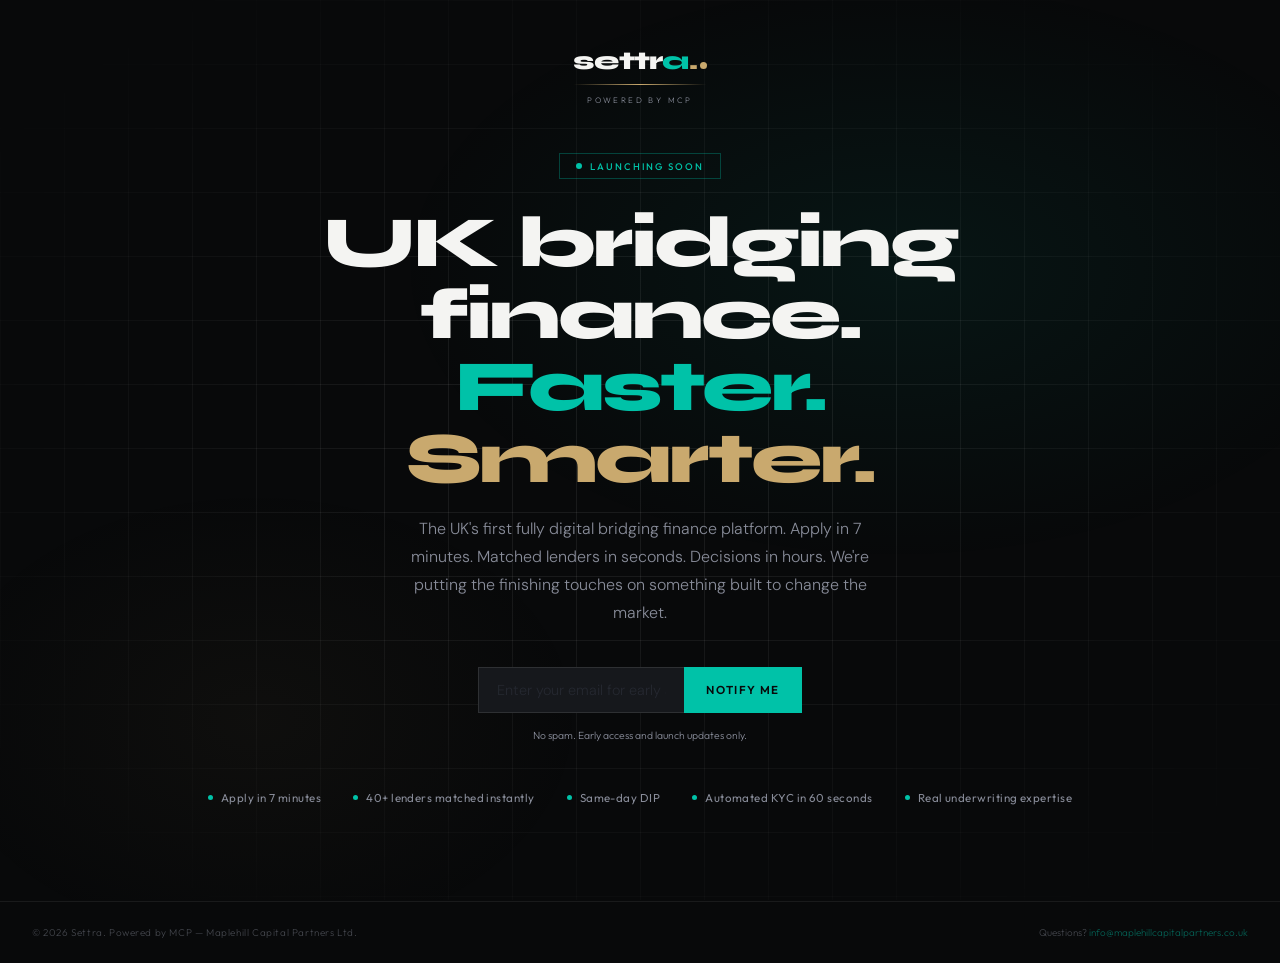
==== index.html @ 41c062ba "Update index.html Update: Settra coming soon page" ====
<!DOCTYPE html>
<html lang="en">
<head>
<meta charset="UTF-8">
<meta name="viewport" content="width=device-width, initial-scale=1.0">
<title>Settra — Coming Soon</title>
<link href="https://fonts.googleapis.com/css2?family=Syne:wght@400;700;800&family=DM+Sans:wght@300;400&family=Outfit:wght@300;400;500&display=swap" rel="stylesheet">
<style>
:root {
  --void:     #08090A;
  --carbon:   #16181C;
  --graphite: #252830;
  --steel:    #888C99;
  --chalk:    #F4F4F2;
  --teal:     #00C2A8;
  --deep-teal:#0B1F1D;
  --gold:     #C9A96E;
  --border:   rgba(255,255,255,0.07);
}
*, *::before, *::after { box-sizing:border-box; margin:0; padding:0; }
html, body { height:100%; }
body {
  background: var(--void);
  color: var(--chalk);
  font-family: 'DM Sans', sans-serif;
  font-weight: 300;
  -webkit-font-smoothing: antialiased;
  min-height: 100vh;
  display: flex;
  flex-direction: column;
}

.bg {
  position: fixed;
  inset: 0;
  background:
    radial-gradient(ellipse 60% 50% at 70% 30%, rgba(0,194,168,0.07) 0%, transparent 65%),
    radial-gradient(ellipse 40% 40% at 20% 80%, rgba(201,169,110,0.04) 0%, transparent 65%);
  pointer-events: none;
  z-index: 0;
}
.grid {
  position: fixed;
  inset: 0;
  background-image:
    linear-gradient(var(--border) 1px, transparent 1px),
    linear-gradient(90deg, var(--border) 1px, transparent 1px);
  background-size: 64px 64px;
  mask-image: radial-gradient(ellipse 80% 80% at 50% 50%, black 20%, transparent 80%);
  pointer-events: none;
  z-index: 0;
}

main {
  flex: 1;
  display: flex;
  flex-direction: column;
  align-items: center;
  justify-content: center;
  padding: 3rem 2rem;
  position: relative;
  z-index: 1;
  text-align: center;
}

.logo {
  display: flex;
  flex-direction: column;
  align-items: center;
  gap: 10px;
  margin-bottom: 3rem;
  animation: fadeUp 0.6s ease 0.1s both;
}
.logo-name {
  font-family: 'Syne', sans-serif;
  font-weight: 800;
  font-size: 1.6rem;
  letter-spacing: -0.03em;
  color: var(--chalk);
  line-height: 1;
}
.logo-name span { color: var(--teal); } .logo-name .dot { color: var(--gold); }
.logo-line {
  width: 100%;
  height: 1px;
  background: linear-gradient(90deg, transparent, var(--gold), transparent);
}
.logo-sub {
  font-family: 'Outfit', sans-serif;
  font-weight: 300;
  font-size: 0.5rem;
  letter-spacing: 0.3em;
  text-transform: uppercase;
  color: var(--steel);
}

.badge {
  display: inline-flex;
  align-items: center;
  gap: 8px;
  font-family: 'Outfit', sans-serif;
  font-size: 0.6rem;
  font-weight: 500;
  letter-spacing: 0.2em;
  text-transform: uppercase;
  color: var(--teal);
  border: 0.5px solid rgba(0,194,168,0.3);
  padding: 6px 16px;
  margin-bottom: 1.75rem;
  animation: fadeUp 0.6s ease 0.2s both;
}
.badge-dot {
  width: 6px; height: 6px;
  border-radius: 50%;
  background: var(--teal);
  animation: pulse 2s ease-in-out infinite;
}

h1 {
  font-family: 'Syne', sans-serif;
  font-weight: 800;
  font-size: clamp(2.2rem, 6vw, 4.5rem);
  letter-spacing: -0.04em;
  line-height: 1.0;
  color: var(--chalk);
  margin-bottom: 1.25rem;
  max-width: 700px;
  animation: fadeUp 0.6s ease 0.3s both;
}
h1 .teal { color: var(--teal); }
h1 .gold { color: var(--gold); }

.sub {
  font-size: 1rem;
  font-weight: 300;
  color: var(--steel);
  line-height: 1.75;
  max-width: 480px;
  margin: 0 auto 2.5rem;
  animation: fadeUp 0.6s ease 0.4s both;
}

.email-form {
  display: flex;
  gap: 0;
  max-width: 440px;
  width: 100%;
  margin: 0 auto 1rem;
  animation: fadeUp 0.6s ease 0.6s both;
}
.email-input {
  flex: 1;
  background: var(--carbon);
  border: 1px solid rgba(255,255,255,0.1);
  border-right: none;
  color: var(--chalk);
  font-family: 'DM Sans', sans-serif;
  font-size: 0.9rem;
  font-weight: 300;
  padding: 13px 18px;
  outline: none;
  transition: border-color 0.2s;
}
.email-input:focus { border-color: var(--teal); }
.email-input::placeholder { color: var(--graphite); }
.email-btn {
  font-family: 'Outfit', sans-serif;
  font-weight: 600;
  font-size: 0.72rem;
  letter-spacing: 0.12em;
  text-transform: uppercase;
  color: var(--void);
  background: var(--teal);
  border: none;
  padding: 13px 22px;
  cursor: pointer;
  transition: background 0.2s;
  white-space: nowrap;
}
.email-btn:hover { background: #00D4B8; }

.form-note {
  font-family: 'Outfit', sans-serif;
  font-size: 0.65rem;
  font-weight: 300;
  color: var(--steel);
  opacity: 0.55;
  animation: fadeUp 0.6s ease 0.7s both;
  margin-bottom: 3rem;
}

.features-strip {
  display: flex;
  align-items: center;
  gap: 2rem;
  flex-wrap: wrap;
  justify-content: center;
  margin-bottom: 3rem;
  animation: fadeUp 0.6s ease 0.8s both;
}
.feat-item {
  display: flex;
  align-items: center;
  gap: 8px;
  font-family: 'Outfit', sans-serif;
  font-size: 0.72rem;
  font-weight: 400;
  color: var(--steel);
  letter-spacing: 0.04em;
}
.feat-dot { width: 5px; height: 5px; border-radius: 50%; background: var(--teal); flex-shrink: 0; }

.success {
  display: none;
  flex-direction: column;
  align-items: center;
  gap: 8px;
  animation: fadeUp 0.4s ease both;
}
.success-icon { font-size: 2rem; }
.success-text {
  font-family: 'Outfit', sans-serif;
  font-weight: 500;
  font-size: 0.9rem;
  color: var(--teal);
}
.success-sub {
  font-size: 0.78rem;
  font-weight: 300;
  color: var(--steel);
}

footer {
  position: relative;
  z-index: 1;
  padding: 1.5rem 2rem;
  border-top: 1px solid var(--border);
  display: flex;
  justify-content: space-between;
  align-items: center;
  flex-wrap: wrap;
  gap: 0.5rem;
}
.footer-left {
  font-family: 'Outfit', sans-serif;
  font-size: 0.62rem;
  font-weight: 300;
  color: var(--steel);
  opacity: 0.45;
  letter-spacing: 0.06em;
}
.footer-right {
  font-family: 'Outfit', sans-serif;
  font-size: 0.62rem;
  font-weight: 300;
  color: var(--steel);
  opacity: 0.45;
}
.footer-right a { color: var(--teal); text-decoration: none; opacity: 1; }

@keyframes fadeUp {
  from { opacity:0; transform:translateY(16px); }
  to   { opacity:1; transform:translateY(0); }
}
@keyframes pulse {
  0%,100% { opacity:1; transform:scale(1); }
  50% { opacity:0.4; transform:scale(0.75); }
}

@media (max-width: 600px) {
  .email-form { flex-direction: column; }
  .email-input { border-right: 1px solid rgba(255,255,255,0.1); border-bottom: none; }
  .email-btn { padding: 13px; }
  footer { justify-content: center; text-align: center; }
}
</style>
</head>
<body>

<div class="bg"></div>
<div class="grid"></div>

<main>
  <div class="logo">
    <div style="display:flex;align-items:baseline;gap:3px">
      <div class="logo-name">settr<span>a</span><span style="color:var(--gold)">.</span></div>
      <div style="width:7px;height:7px;border-radius:50%;background:#C9A96E;flex-shrink:0"></div>
    </div>
    <div class="logo-line"></div>
    <div class="logo-sub">Powered by MCP</div>
  </div>

  <div class="badge">
    <span class="badge-dot"></span>
    Launching soon
  </div>

  <h1>UK bridging finance.<br><span class="teal">Faster.</span> <span class="gold">Smarter.</span></h1>

  <p class="sub">The UK's first fully digital bridging finance platform. Apply in 7 minutes. Matched lenders in seconds. Decisions in hours. We're putting the finishing touches on something built to change the market.</p>

  <div id="form-wrap">
    <div class="email-form">
      <input class="email-input" type="email" id="email-input" placeholder="Enter your email for early access">
      <button class="email-btn" onclick="submitEmail()">Notify me</button>
    </div>
    <div class="form-note">No spam. Early access and launch updates only.</div>
  </div>

  <div class="success" id="success-state">
    <div class="success-icon">⚡</div>
    <div class="success-text">You're on the list.</div>
    <div class="success-sub">We'll notify you the moment Settra launches. Watch this space.</div>
  </div>

  <div class="features-strip">
    <div class="feat-item"><div class="feat-dot"></div>Apply in 7 minutes</div>
    <div class="feat-item"><div class="feat-dot"></div>40+ lenders matched instantly</div>
    <div class="feat-item"><div class="feat-dot"></div>Same-day DIP</div>
    <div class="feat-item"><div class="feat-dot"></div>Automated KYC in 60 seconds</div>
    <div class="feat-item"><div class="feat-dot"></div>Real underwriting expertise</div>
  </div>
</main>

<footer>
  <div class="footer-left">© 2026 Settra. Powered by MCP — Maplehill Capital Partners Ltd.</div>
  <div class="footer-right">Questions? <a href="mailto:info@maplehillcapitalpartners.co.uk">info@maplehillcapitalpartners.co.uk</a></div>
</footer>

<script>
function submitEmail() {
  const email = document.getElementById('email-input').value;
  if (!email || !email.includes('@')) {
    document.getElementById('email-input').style.borderColor = '#E05252';
    return;
  }
  document.getElementById('form-wrap').style.display = 'none';
  const s = document.getElementById('success-state');
  s.style.display = 'flex';
}
</script>
</body>
</html>
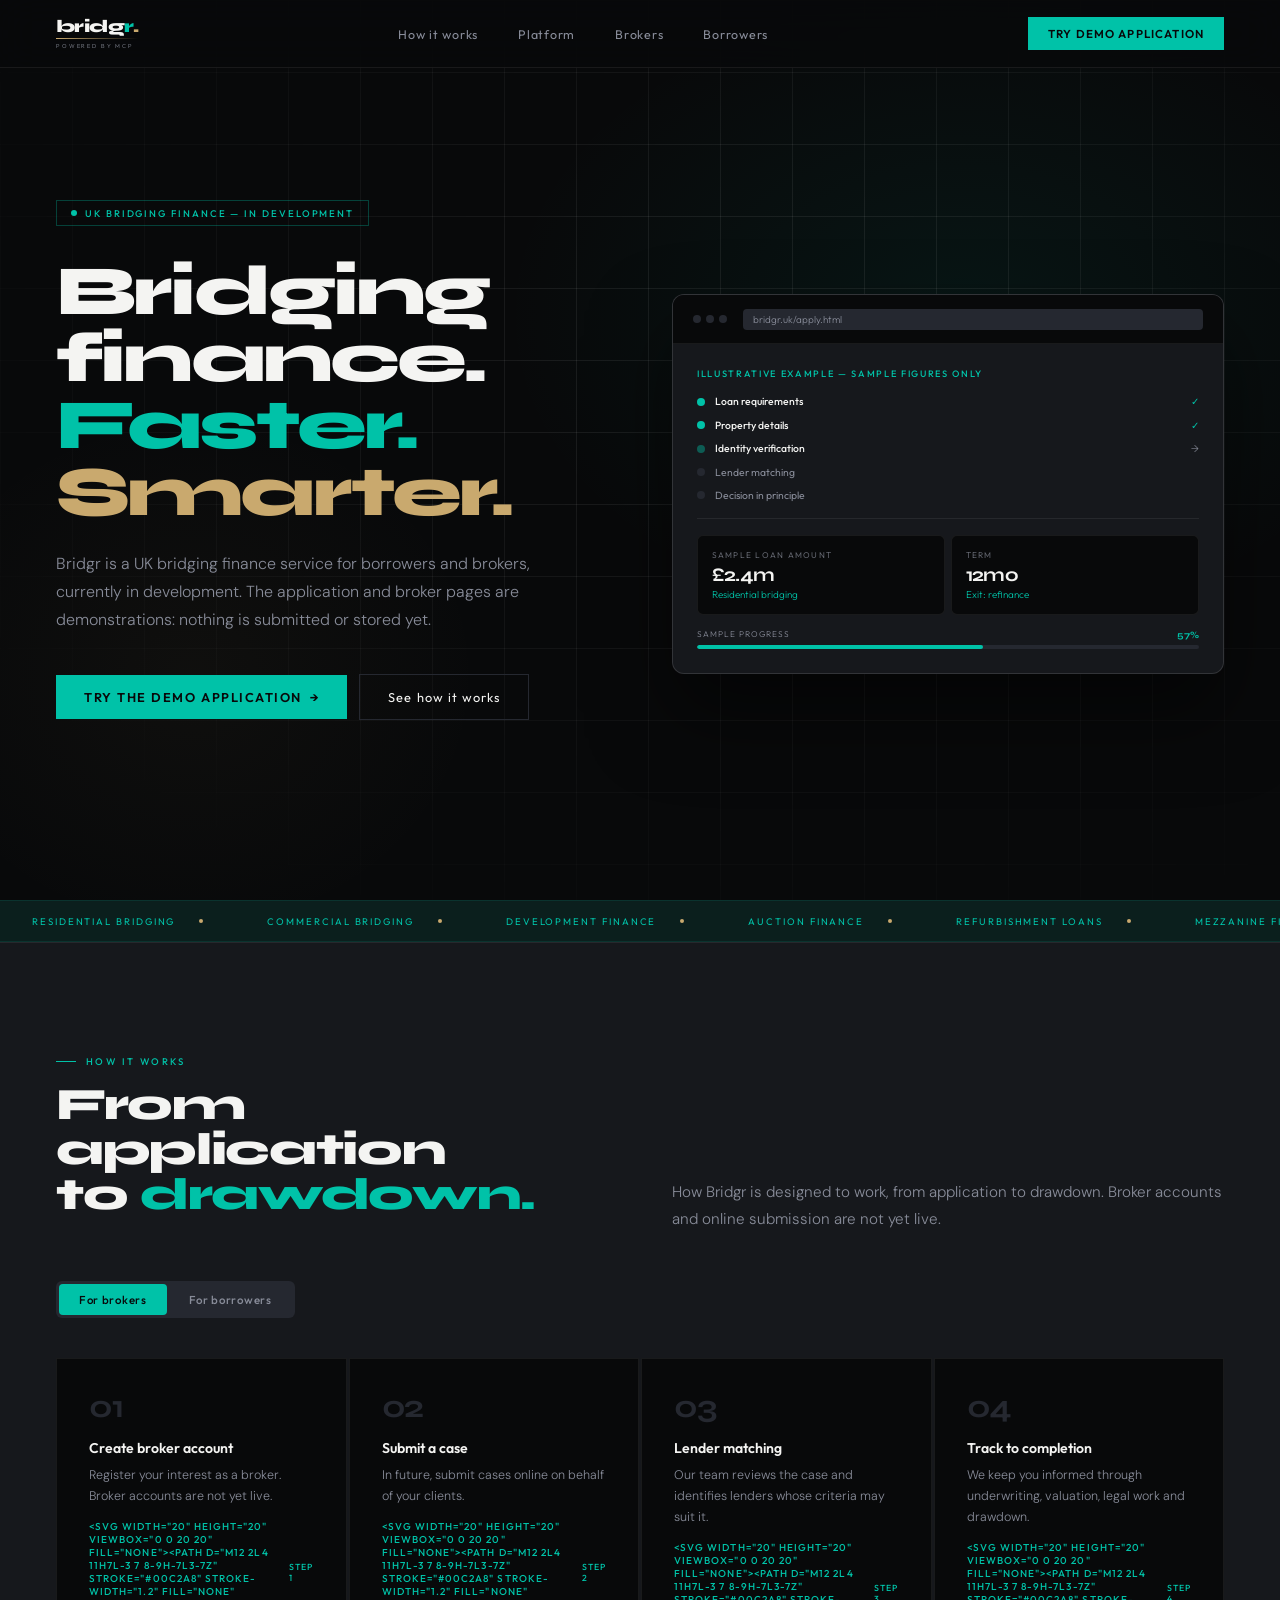
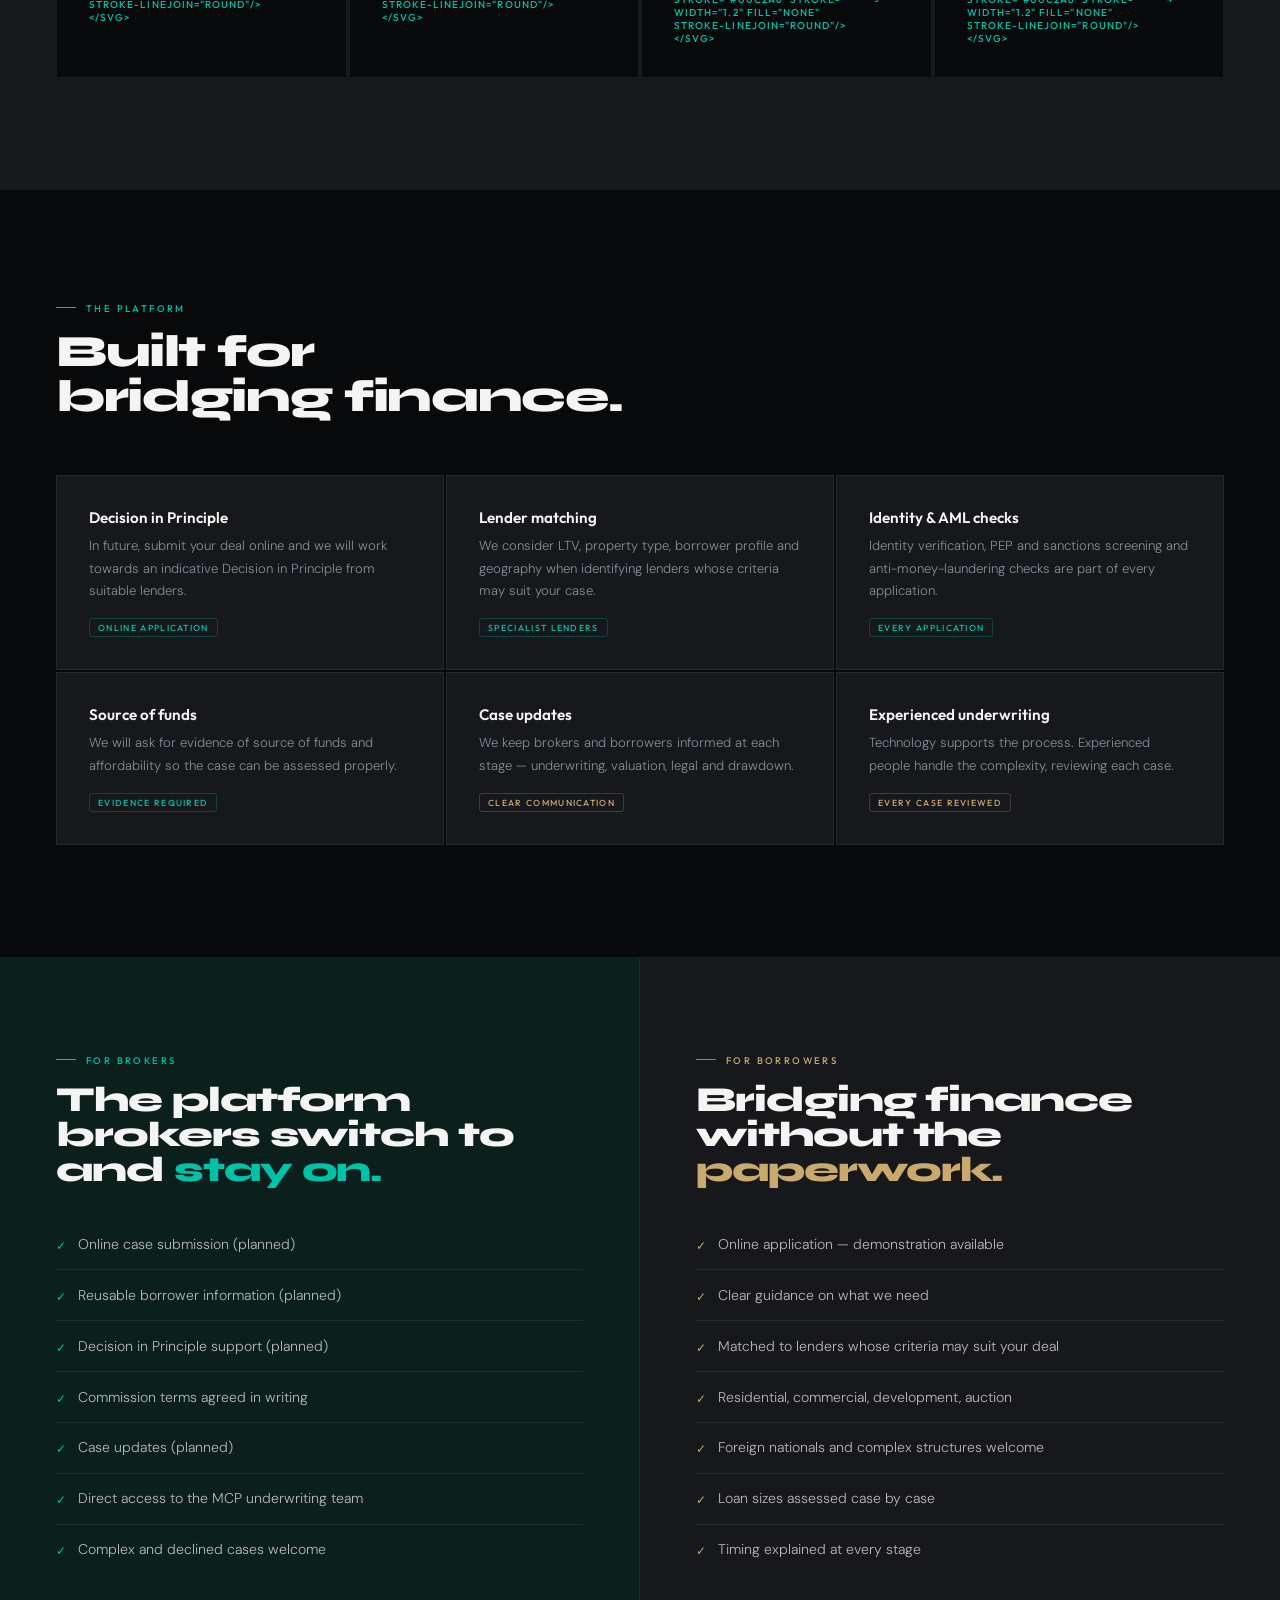
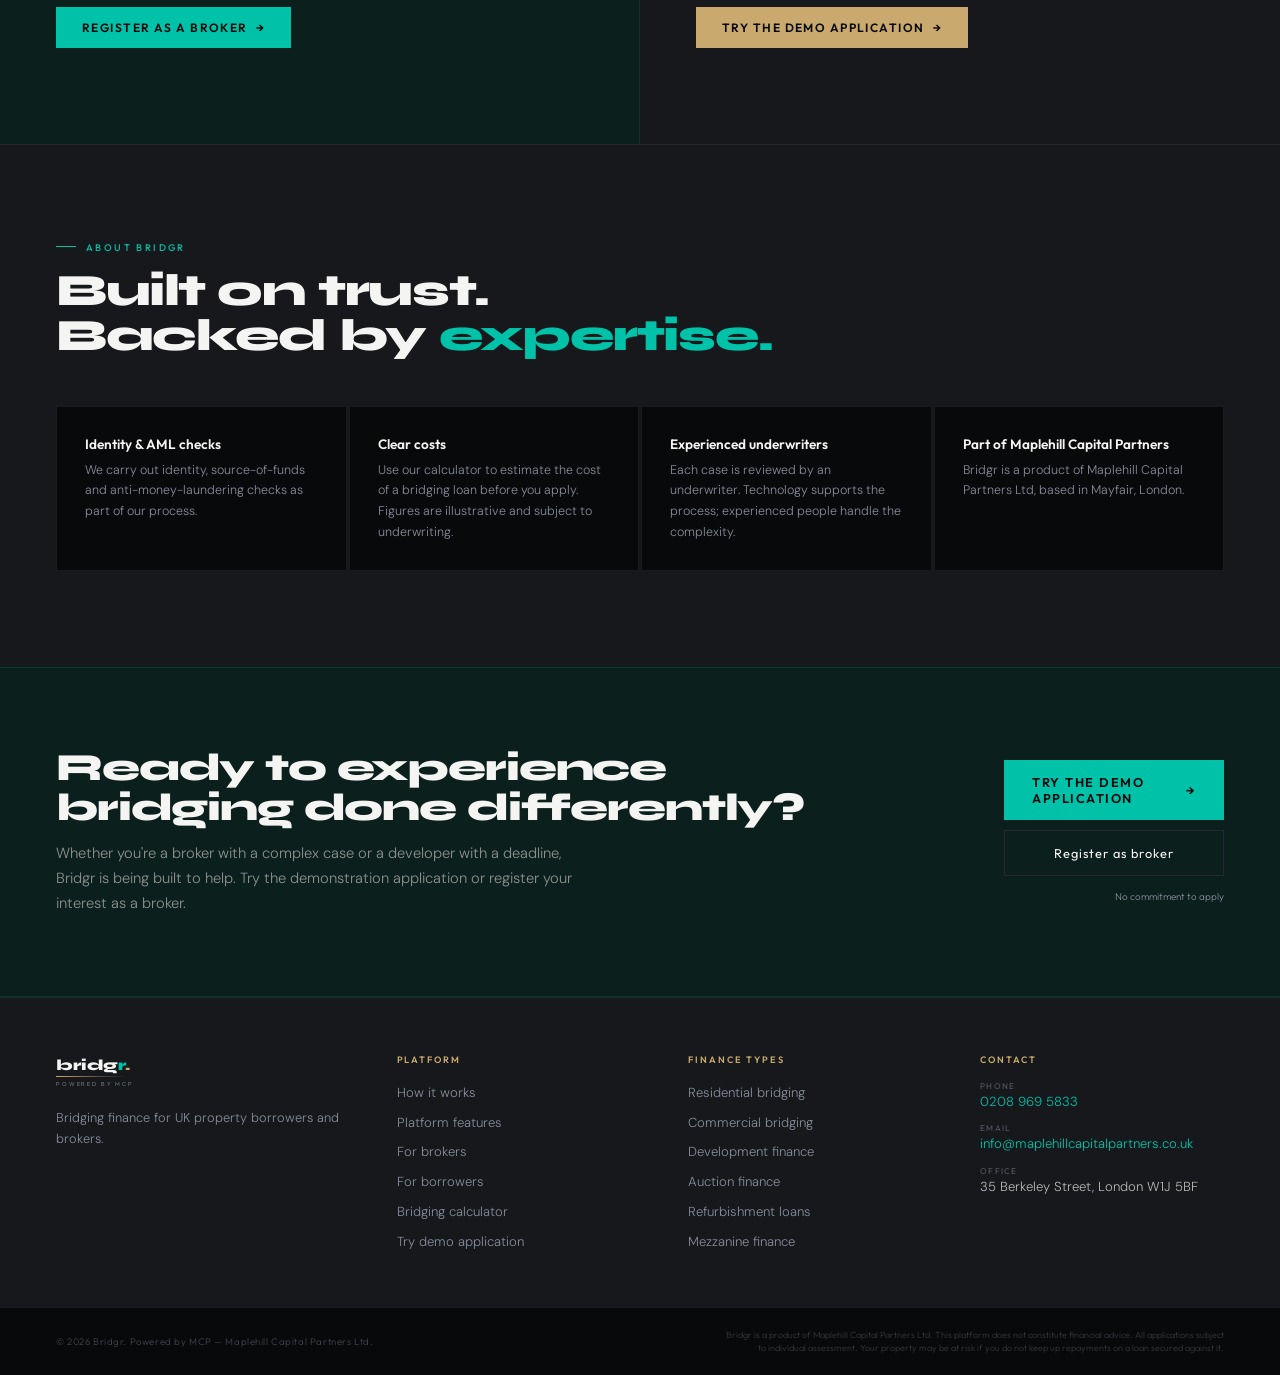
==== commit ca69f0f0: "Restore homepage and rebrand to Bridgr; mark forms as demonstration Co-Authored-By: Claude Sonnet 5." ====
--- a/index.html
+++ b/index.html
@@ -3,341 +3,441 @@
 <head>
 <meta charset="UTF-8">
 <meta name="viewport" content="width=device-width, initial-scale=1.0">
-<title>Settra — Coming Soon</title>
-<link href="https://fonts.googleapis.com/css2?family=Syne:wght@400;700;800&family=DM+Sans:wght@300;400&family=Outfit:wght@300;400;500&display=swap" rel="stylesheet">
+<title>Bridgr — UK Bridging Finance</title>
+<link href="https://fonts.googleapis.com/css2?family=Syne:wght@400;500;600;700;800&family=DM+Sans:wght@200;300;400;500&family=Outfit:wght@200;300;400;500;600&display=swap" rel="stylesheet">
 <style>
 :root {
-  --void:     #08090A;
-  --carbon:   #16181C;
-  --graphite: #252830;
-  --steel:    #888C99;
-  --chalk:    #F4F4F2;
-  --teal:     #00C2A8;
-  --deep-teal:#0B1F1D;
-  --gold:     #C9A96E;
-  --border:   rgba(255,255,255,0.07);
+  --void:#08090A;--carbon:#16181C;--graphite:#252830;
+  --border:rgba(255,255,255,0.07);--border-md:rgba(255,255,255,0.12);
+  --steel:#888C99;--chalk:#F4F4F2;--chalk-dim:#B8B8B4;
+  --teal:#00C2A8;--teal-glow:rgba(0,194,168,0.12);
+  --deep-teal:#0B1F1D;--gold:#C9A96E;--gold-dim:#8A7045;
 }
-*, *::before, *::after { box-sizing:border-box; margin:0; padding:0; }
-html, body { height:100%; }
-body {
-  background: var(--void);
-  color: var(--chalk);
-  font-family: 'DM Sans', sans-serif;
-  font-weight: 300;
-  -webkit-font-smoothing: antialiased;
-  min-height: 100vh;
-  display: flex;
-  flex-direction: column;
+*,*::before,*::after{box-sizing:border-box;margin:0;padding:0}
+html{scroll-behavior:smooth}
+body{background:var(--void);color:var(--chalk);font-family:'DM Sans',sans-serif;font-weight:300;-webkit-font-smoothing:antialiased;overflow-x:hidden}
+
+/* LOGO */
+.logo-wrap{display:flex;flex-direction:column;gap:3px;text-decoration:none}
+.logo-wm{display:flex;align-items:baseline}
+.logo-word{font-family:'Syne',sans-serif;font-weight:800;letter-spacing:-0.03em;color:var(--chalk);line-height:1}
+.logo-word .a{color:var(--teal)}
+.logo-dot{width:5px;height:5px;border-radius:50%;background:var(--gold);flex-shrink:0;margin-bottom:1px}
+.logo-line{width:100%;height:1px;background:linear-gradient(90deg,var(--gold),transparent)}
+.logo-sub{font-family:'Outfit',sans-serif;font-weight:300;font-size:0.36rem;letter-spacing:0.32em;text-transform:uppercase;color:var(--steel)}
+
+/* NAV */
+nav{position:fixed;top:0;left:0;right:0;z-index:100;height:68px;display:flex;align-items:center;justify-content:space-between;padding:0 3.5rem;background:rgba(8,9,10,0.9);backdrop-filter:blur(20px);border-bottom:1px solid var(--border)}
+.nav-links{display:flex;align-items:center;gap:2.5rem;list-style:none}
+.nav-links a{font-family:'Outfit',sans-serif;font-size:0.78rem;font-weight:400;letter-spacing:0.06em;color:var(--steel);text-decoration:none;transition:color 0.2s}
+.nav-links a:hover{color:var(--chalk)}
+.nav-actions{display:flex;align-items:center;gap:10px}
+.nav-ghost{font-family:'Outfit',sans-serif;font-size:0.72rem;font-weight:400;letter-spacing:0.08em;color:var(--chalk);border:0.5px solid var(--graphite);padding:8px 18px;text-decoration:none;transition:border-color 0.2s}
+.nav-ghost:hover{border-color:var(--steel)}
+.nav-primary{font-family:'Outfit',sans-serif;font-size:0.72rem;font-weight:600;letter-spacing:0.1em;text-transform:uppercase;color:var(--void);background:var(--teal);padding:9px 20px;text-decoration:none;transition:background 0.2s}
+.nav-primary:hover{background:#00D4B8}
+
+/* HERO */
+.hero{min-height:100vh;padding:68px 3.5rem 0;display:grid;grid-template-columns:1fr 1fr;gap:4rem;align-items:center;position:relative;overflow:hidden}
+.hero-bg{position:absolute;inset:0;background:radial-gradient(ellipse 55% 55% at 75% 35%,rgba(0,194,168,0.07) 0%,transparent 65%),radial-gradient(ellipse 35% 45% at 15% 75%,rgba(201,169,110,0.04) 0%,transparent 65%);pointer-events:none}
+.hero-grid{position:absolute;inset:0;background-image:linear-gradient(var(--border) 1px,transparent 1px),linear-gradient(90deg,var(--border) 1px,transparent 1px);background-size:72px 72px;mask-image:radial-gradient(ellipse 90% 90% at 60% 40%,black 20%,transparent 80%);pointer-events:none}
+.hero-left{position:relative;z-index:1;padding:4rem 0}
+.hero-badge{display:inline-flex;align-items:center;gap:8px;font-family:'Outfit',sans-serif;font-size:0.6rem;font-weight:500;letter-spacing:0.2em;text-transform:uppercase;color:var(--teal);border:0.5px solid rgba(0,194,168,0.3);padding:6px 14px;margin-bottom:2rem;animation:fadeUp 0.6s ease 0.1s both}
+.badge-dot{width:6px;height:6px;border-radius:50%;background:var(--teal);animation:pulse 2s ease-in-out infinite}
+.hero-h1{font-family:'Syne',sans-serif;font-weight:800;font-size:clamp(2.8rem,5.5vw,4.8rem);letter-spacing:-0.04em;line-height:0.95;color:var(--chalk);margin-bottom:1.5rem;animation:fadeUp 0.6s ease 0.2s both}
+.hero-h1 .teal{color:var(--teal)}.hero-h1 .gold{color:var(--gold)}
+.hero-sub{font-size:1rem;font-weight:300;color:var(--steel);line-height:1.75;max-width:480px;margin-bottom:2.5rem;animation:fadeUp 0.6s ease 0.3s both}
+.hero-ctas{display:flex;align-items:center;gap:12px;margin-bottom:3rem;animation:fadeUp 0.6s ease 0.4s both}
+.cta-p{font-family:'Outfit',sans-serif;font-weight:600;font-size:0.8rem;letter-spacing:0.12em;text-transform:uppercase;color:var(--void);background:var(--teal);padding:14px 28px;text-decoration:none;transition:background 0.2s,transform 0.15s;display:inline-flex;align-items:center;gap:8px}
+.cta-p:hover{background:#00D4B8;transform:translateY(-1px)}.cta-p::after{content:'→'}
+.cta-s{font-family:'Outfit',sans-serif;font-weight:400;font-size:0.8rem;letter-spacing:0.08em;color:var(--chalk);border:0.5px solid var(--graphite);padding:14px 28px;text-decoration:none;transition:border-color 0.2s}
+.cta-s:hover{border-color:var(--steel)}
+.hero-proof{display:flex;align-items:center;gap:2rem;animation:fadeUp 0.6s ease 0.5s both}
+.proof-item{display:flex;flex-direction:column;gap:2px}
+.proof-num{font-family:'Syne',sans-serif;font-weight:700;font-size:1.4rem;letter-spacing:-0.03em;color:var(--chalk);line-height:1}
+.proof-num .t{color:var(--teal)}.proof-num .g{color:var(--gold)}
+.proof-label{font-family:'Outfit',sans-serif;font-size:0.58rem;font-weight:300;letter-spacing:0.12em;text-transform:uppercase;color:var(--steel)}
+.proof-div{width:1px;height:36px;background:var(--border-md)}
+.hero-right{position:relative;z-index:1;padding:4rem 0;animation:fadeUp 0.6s ease 0.3s both}
+.app-preview{background:var(--carbon);border:1px solid var(--border-md);border-radius:12px;overflow:hidden;box-shadow:0 40px 80px rgba(0,0,0,0.5)}
+.app-bar{background:var(--void);border-bottom:1px solid var(--border);padding:0.85rem 1.25rem;display:flex;align-items:center;gap:1rem}
+.app-dots{display:flex;gap:5px}.app-dots span{width:8px;height:8px;border-radius:50%;background:var(--graphite)}
+.app-url{flex:1;background:var(--graphite);border-radius:4px;padding:4px 10px;font-family:'Outfit',sans-serif;font-size:0.62rem;color:var(--steel)}
+.app-body{padding:1.5rem}
+.app-ey{font-family:'Outfit',sans-serif;font-size:0.58rem;font-weight:500;letter-spacing:0.18em;text-transform:uppercase;color:var(--teal);margin-bottom:1rem}
+.app-step{display:flex;align-items:center;gap:10px;margin-bottom:0.65rem}
+.app-dot{width:8px;height:8px;border-radius:50%;flex-shrink:0}
+.app-slabel{font-family:'Outfit',sans-serif;font-size:0.65rem;font-weight:400;color:var(--steel)}
+.app-slabel.active{color:var(--chalk);font-weight:500}
+.app-check{margin-left:auto;font-size:10px;color:var(--teal)}
+.app-div{height:1px;background:var(--border);margin:1rem 0}
+.app-cards{display:grid;grid-template-columns:1fr 1fr;gap:6px;margin-bottom:8px}
+.app-card{background:var(--void);border:1px solid var(--border);border-radius:6px;padding:0.85rem}
+.app-cl{font-family:'Outfit',sans-serif;font-size:0.52rem;font-weight:400;letter-spacing:0.15em;text-transform:uppercase;color:var(--steel);opacity:0.7;margin-bottom:3px}
+.app-cv{font-family:'Syne',sans-serif;font-weight:700;font-size:1.2rem;letter-spacing:-0.03em;color:var(--chalk)}
+.app-cs{font-size:0.62rem;color:var(--teal);margin-top:2px;font-family:'Outfit',sans-serif}
+.app-match{background:rgba(0,194,168,0.06);border:1px solid rgba(0,194,168,0.2);border-radius:6px;padding:0.85rem 1rem;display:flex;justify-content:space-between;align-items:center}
+.app-mb{font-family:'Outfit',sans-serif;font-size:0.48rem;font-weight:600;letter-spacing:0.15em;text-transform:uppercase;color:var(--teal);background:rgba(0,194,168,0.12);padding:2px 7px;border-radius:3px;margin-bottom:4px;display:inline-block}
+.app-mn{font-family:'Outfit',sans-serif;font-size:0.75rem;font-weight:500;color:var(--chalk)}
+.app-mr{font-size:0.62rem;color:var(--steel)}
+.app-mp{font-family:'Syne',sans-serif;font-weight:700;font-size:1.2rem;color:var(--teal)}
+.app-prog{margin-top:0.85rem}
+.app-pr{display:flex;justify-content:space-between;margin-bottom:4px}
+.app-pl{font-family:'Outfit',sans-serif;font-size:0.52rem;letter-spacing:0.12em;text-transform:uppercase;color:var(--steel)}
+.app-pp{font-family:'Syne',sans-serif;font-size:0.6rem;font-weight:700;color:var(--teal)}
+.app-pt{height:4px;background:var(--graphite);border-radius:2px;overflow:hidden}
+.app-pf{height:100%;width:57%;background:var(--teal);border-radius:2px}
+
+/* TICKER */
+.ticker{background:var(--deep-teal);border-top:1px solid rgba(0,194,168,0.12);border-bottom:1px solid rgba(0,194,168,0.12);height:42px;overflow:hidden;display:flex;align-items:center}
+.ticker-track{display:flex;white-space:nowrap;animation:ticker 35s linear infinite}
+.ticker-item{display:flex;align-items:center;gap:1.5rem;padding:0 2rem;font-family:'Outfit',sans-serif;font-size:0.6rem;font-weight:400;letter-spacing:0.2em;text-transform:uppercase;color:var(--teal)}
+.ticker-sep{width:4px;height:4px;border-radius:50%;background:var(--gold);flex-shrink:0}
+
+/* SHARED */
+.eyebrow{font-family:'Outfit',sans-serif;font-size:0.6rem;font-weight:500;letter-spacing:0.25em;text-transform:uppercase;color:var(--teal);margin-bottom:1rem;display:flex;align-items:center;gap:10px}
+.eyebrow::before{content:'';width:20px;height:1px;background:var(--teal)}
+.section-title{font-family:'Syne',sans-serif;font-weight:800;font-size:clamp(1.8rem,3.5vw,3rem);letter-spacing:-0.03em;line-height:1.0;color:var(--chalk);margin-bottom:1rem}
+.section-title .teal{color:var(--teal)}.section-title .gold{color:var(--gold)}
+.section-body{font-size:0.95rem;font-weight:300;color:var(--steel);line-height:1.8}
+.reveal{opacity:0;transform:translateY(24px);transition:opacity 0.6s ease,transform 0.6s ease}
+.reveal.visible{opacity:1;transform:translateY(0)}
+
+/* HOW */
+.how{padding:7rem 3.5rem;background:var(--carbon);border-top:1px solid var(--border)}
+.how-header{display:grid;grid-template-columns:1fr 1fr;gap:4rem;align-items:end;margin-bottom:3rem}
+.how-tabs{display:flex;gap:2px;background:var(--graphite);padding:3px;border-radius:6px;width:fit-content;margin-bottom:2.5rem}
+.how-tab{font-family:'Outfit',sans-serif;font-size:0.72rem;font-weight:500;letter-spacing:0.06em;padding:8px 20px;border-radius:4px;border:none;cursor:pointer;transition:background 0.2s,color 0.2s;color:var(--steel);background:transparent}
+.how-tab.active{background:var(--teal);color:var(--void)}
+.how-track{display:none}.how-track.active{display:grid;grid-template-columns:repeat(4,1fr);gap:2px}
+.how-step{background:var(--void);border:1px solid var(--border);padding:2rem;position:relative;transition:border-color 0.3s}
+.how-step:hover{border-color:rgba(0,194,168,0.25)}
+.how-step:not(:last-child)::after{content:'→';position:absolute;right:-14px;top:50%;transform:translateY(-50%);color:var(--graphite);font-size:14px;z-index:1}
+.how-num{font-family:'Syne',sans-serif;font-weight:700;font-size:2rem;letter-spacing:-0.04em;color:var(--graphite);line-height:1;margin-bottom:1rem}
+.how-icon{display:none}
+.how-title{font-family:'Outfit',sans-serif;font-weight:600;font-size:0.88rem;color:var(--chalk);margin-bottom:0.5rem}
+.how-desc{font-size:0.78rem;font-weight:300;color:var(--steel);line-height:1.65}
+.how-time{display:inline-flex;align-items:center;gap:5px;font-family:'Outfit',sans-serif;font-size:0.55rem;font-weight:500;letter-spacing:0.12em;text-transform:uppercase;color:var(--teal);margin-top:0.85rem}
+.how-time::before{content:'<svg width="20" height="20" viewBox="0 0 20 20" fill="none"><path d="M12 2L4 11h7l-3 7 8-9h-7l3-7z" stroke="#00C2A8" stroke-width="1.2" fill="none" stroke-linejoin="round"/></svg>';font-size:10px}
+
+/* STATS */
+.stats{background:var(--void);border-top:1px solid var(--border);border-bottom:1px solid var(--border);padding:4rem 3.5rem;display:grid;grid-template-columns:repeat(4,1fr)}
+.stat-block{padding:0 2rem;border-right:1px solid var(--border)}.stat-block:first-child{padding-left:0}.stat-block:last-child{border-right:none}
+.stat-num{font-family:'Syne',sans-serif;font-weight:800;font-size:2.8rem;letter-spacing:-0.04em;line-height:1;color:var(--chalk);margin-bottom:4px}
+.stat-num .t{color:var(--teal)}.stat-num .g{color:var(--gold)}
+.stat-label{font-family:'Outfit',sans-serif;font-size:0.6rem;font-weight:300;letter-spacing:0.18em;text-transform:uppercase;color:var(--steel)}
+
+/* FEATURES */
+.features{padding:7rem 3.5rem;background:var(--void)}
+.features-grid{display:grid;grid-template-columns:repeat(3,1fr);gap:2px;margin-top:3.5rem}
+.feat-card{background:var(--carbon);border:1px solid var(--border);padding:2rem;position:relative;overflow:hidden;transition:border-color 0.3s}
+.feat-card::before{content:'';position:absolute;top:0;left:0;right:0;height:2px;background:var(--teal);transform:scaleX(0);transform-origin:left;transition:transform 0.3s}
+.feat-card:hover::before{transform:scaleX(1)}.feat-card:hover{border-color:var(--border-md)}
+.feat-card.ga::before{background:var(--gold)}
+.feat-icon{width:40px;height:40px;border-radius:8px;background:var(--teal-glow);display:flex;align-items:center;justify-content:center;display:none}
+.feat-card.ga .feat-icon{background:rgba(201,169,110,0.1)}
+.feat-title{font-family:'Outfit',sans-serif;font-weight:600;font-size:0.95rem;color:var(--chalk);margin-bottom:0.5rem}
+.feat-desc{font-size:0.82rem;font-weight:300;color:var(--steel);line-height:1.7}
+.feat-tag{display:inline-block;font-family:'Outfit',sans-serif;font-size:0.55rem;font-weight:500;letter-spacing:0.15em;text-transform:uppercase;color:var(--teal);border:0.5px solid rgba(0,194,168,0.25);padding:3px 8px;border-radius:3px;margin-top:1rem}
+.feat-card.ga .feat-tag{color:var(--gold);border-color:rgba(201,169,110,0.25)}
+
+/* DUAL */
+.dual{display:grid;grid-template-columns:1fr 1fr;border-top:1px solid var(--border)}
+.dual-panel{padding:6rem 3.5rem}
+.dual-panel.bk{background:var(--deep-teal);border-right:1px solid rgba(0,194,168,0.12)}
+.dual-panel.bw{background:var(--carbon)}
+.dual-list{list-style:none;display:flex;flex-direction:column;margin:2rem 0}
+.dual-list li{display:flex;align-items:flex-start;gap:12px;padding:0.9rem 0;border-bottom:1px solid var(--border);font-size:0.88rem;font-weight:300;color:var(--chalk-dim);line-height:1.5}
+.dual-list li:last-child{border-bottom:none}
+.di{color:var(--teal);font-size:12px;flex-shrink:0;margin-top:3px}
+.dual-panel.bw .di{color:var(--gold)}
+.dcta{font-family:'Outfit',sans-serif;font-weight:600;font-size:0.75rem;letter-spacing:0.12em;text-transform:uppercase;color:var(--void);background:var(--teal);padding:13px 26px;text-decoration:none;display:inline-flex;align-items:center;gap:8px;transition:background 0.2s}
+.dcta:hover{background:#00D4B8}.dcta::after{content:'→'}
+.dcta.g{background:var(--gold)}.dcta.g:hover{background:#D4B47A}
+
+/* TRUST */
+.trust{padding:6rem 3.5rem;background:var(--carbon);border-top:1px solid var(--border)}
+.trust-grid{display:grid;grid-template-columns:repeat(4,1fr);gap:2px;margin-top:3rem}
+.trust-card{background:var(--void);border:1px solid var(--border);padding:1.75rem}
+.trust-icon{display:none}
+.trust-title{font-family:'Outfit',sans-serif;font-weight:600;font-size:0.85rem;color:var(--chalk);margin-bottom:0.4rem}
+.trust-desc{font-size:0.78rem;font-weight:300;color:var(--steel);line-height:1.65}
+
+/* TEAM */
+.team{padding:7rem 3.5rem;background:var(--void);border-top:1px solid var(--border)}
+.team-grid{display:grid;grid-template-columns:1fr 1fr;gap:2px;margin-top:3.5rem}
+.team-card{background:var(--carbon);border:1px solid var(--border);padding:2.5rem;display:grid;grid-template-columns:68px 1fr;gap:1.5rem;align-items:start;transition:border-color 0.3s}
+.team-card:hover{border-color:var(--border-md)}
+.team-avatar{width:68px;height:68px;border-radius:4px;background:var(--deep-teal);border:1px solid rgba(0,194,168,0.2);display:flex;align-items:center;justify-content:center;flex-shrink:0}
+.team-initials{font-family:'Syne',sans-serif;font-weight:700;font-size:1rem;color:var(--teal)}
+.team-name{font-family:'Syne',sans-serif;font-weight:700;font-size:1.05rem;letter-spacing:-0.02em;color:var(--chalk);margin-bottom:3px}
+.team-role{font-family:'Outfit',sans-serif;font-size:0.6rem;font-weight:500;letter-spacing:0.18em;text-transform:uppercase;color:var(--teal);margin-bottom:0.85rem}
+.team-rule{width:24px;height:1px;background:var(--gold);margin-bottom:0.85rem}
+.team-bio{font-size:0.82rem;font-weight:300;color:var(--steel);line-height:1.75}
+
+/* CTA BAND */
+.cta-band{background:var(--deep-teal);border-top:1px solid rgba(0,194,168,0.15);border-bottom:1px solid rgba(0,194,168,0.15);padding:5rem 3.5rem;display:grid;grid-template-columns:1fr auto;gap:4rem;align-items:center}
+.cta-band-title{font-family:'Syne',sans-serif;font-weight:800;font-size:clamp(1.8rem,3vw,2.6rem);letter-spacing:-0.03em;line-height:1.05;color:var(--chalk);margin-bottom:0.75rem}
+.cta-band-sub{font-size:0.92rem;font-weight:300;color:rgba(184,184,180,0.75);max-width:520px;line-height:1.7}
+.cta-band-actions{display:flex;flex-direction:column;gap:10px;align-items:flex-end}
+
+/* FOOTER */
+footer{background:var(--carbon);border-top:1px solid var(--border);padding:3.5rem;display:grid;grid-template-columns:1.2fr 1fr 1fr 1fr;gap:3rem}
+.footer-tagline{font-size:0.8rem;font-weight:300;color:var(--steel);margin-top:1.25rem;line-height:1.65}
+.footer-col-title{font-family:'Outfit',sans-serif;font-size:0.58rem;font-weight:600;letter-spacing:0.2em;text-transform:uppercase;color:var(--gold);margin-bottom:1rem}
+.footer-links{list-style:none;display:flex;flex-direction:column;gap:0.55rem}
+.footer-links a{font-size:0.82rem;font-weight:300;color:var(--steel);text-decoration:none;transition:color 0.2s}
+.footer-links a:hover{color:var(--chalk)}
+.fci{display:flex;flex-direction:column;gap:2px;margin-bottom:0.85rem}
+.fcl{font-family:'Outfit',sans-serif;font-size:0.52rem;font-weight:400;letter-spacing:0.15em;text-transform:uppercase;color:var(--steel);opacity:0.55}
+.fcv{font-size:0.82rem;font-weight:300;color:var(--chalk-dim)}
+.fcv a{color:var(--teal);text-decoration:none}
+.footer-bottom{background:var(--void);border-top:1px solid var(--border);padding:1.25rem 3.5rem;display:flex;justify-content:space-between;align-items:center}
+.footer-copy{font-family:'Outfit',sans-serif;font-size:0.6rem;font-weight:300;color:var(--steel);opacity:0.45;letter-spacing:0.06em}
+.footer-reg{font-family:'Outfit',sans-serif;font-size:0.56rem;color:var(--steel);opacity:0.35;max-width:500px;text-align:right;line-height:1.5}
+
+@keyframes fadeUp{from{opacity:0;transform:translateY(20px)}to{opacity:1;transform:translateY(0)}}
+@keyframes ticker{from{transform:translateX(0)}to{transform:translateX(-50%)}}
+@keyframes pulse{0%,100%{opacity:1;transform:scale(1)}50%{opacity:0.4;transform:scale(0.75)}}
+
+@media(max-width:768px){
+  nav{padding:0 1.5rem}.nav-links{display:none}
+  .hero{grid-template-columns:1fr;padding:68px 1.5rem 3rem}.hero-right{display:none}
+  .how{padding:4rem 1.5rem}.how-header{grid-template-columns:1fr}
+  .how-track.active{grid-template-columns:1fr 1fr}
+  .stats{grid-template-columns:1fr 1fr;padding:3rem 1.5rem;gap:2rem}.stat-block{border-right:none;padding:0}
+  .features{padding:4rem 1.5rem}.features-grid{grid-template-columns:1fr}
+  .dual{grid-template-columns:1fr}.dual-panel{padding:4rem 1.5rem}
+  .trust{padding:4rem 1.5rem}.trust-grid{grid-template-columns:1fr 1fr}
+  .team{padding:4rem 1.5rem}.team-grid{grid-template-columns:1fr}.team-card{grid-template-columns:1fr}
+  .cta-band{grid-template-columns:1fr;padding:4rem 1.5rem}.cta-band-actions{align-items:flex-start}
+  footer{grid-template-columns:1fr;padding:3rem 1.5rem}
+  .how-step:not(:last-child)::after{display:none}
+  .how-track.active{grid-template-columns:1fr}.how-step{padding:1.5rem}
+  .footer-bottom{flex-direction:column;gap:0.5rem;text-align:center;padding:1.25rem 1.5rem}.footer-reg{text-align:center}
 }
-
-.bg {
-  position: fixed;
-  inset: 0;
-  background:
-    radial-gradient(ellipse 60% 50% at 70% 30%, rgba(0,194,168,0.07) 0%, transparent 65%),
-    radial-gradient(ellipse 40% 40% at 20% 80%, rgba(201,169,110,0.04) 0%, transparent 65%);
-  pointer-events: none;
-  z-index: 0;
-}
-.grid {
-  position: fixed;
-  inset: 0;
-  background-image:
-    linear-gradient(var(--border) 1px, transparent 1px),
-    linear-gradient(90deg, var(--border) 1px, transparent 1px);
-  background-size: 64px 64px;
-  mask-image: radial-gradient(ellipse 80% 80% at 50% 50%, black 20%, transparent 80%);
-  pointer-events: none;
-  z-index: 0;
-}
-
-main {
-  flex: 1;
-  display: flex;
-  flex-direction: column;
-  align-items: center;
-  justify-content: center;
-  padding: 3rem 2rem;
-  position: relative;
-  z-index: 1;
-  text-align: center;
-}
-
-.logo {
-  display: flex;
-  flex-direction: column;
-  align-items: center;
-  gap: 10px;
-  margin-bottom: 3rem;
-  animation: fadeUp 0.6s ease 0.1s both;
-}
-.logo-name {
-  font-family: 'Syne', sans-serif;
-  font-weight: 800;
-  font-size: 1.6rem;
-  letter-spacing: -0.03em;
-  color: var(--chalk);
-  line-height: 1;
-}
-.logo-name span { color: var(--teal); } .logo-name .dot { color: var(--gold); }
-.logo-line {
-  width: 100%;
-  height: 1px;
-  background: linear-gradient(90deg, transparent, var(--gold), transparent);
-}
-.logo-sub {
-  font-family: 'Outfit', sans-serif;
-  font-weight: 300;
-  font-size: 0.5rem;
-  letter-spacing: 0.3em;
-  text-transform: uppercase;
-  color: var(--steel);
-}
-
-.badge {
-  display: inline-flex;
-  align-items: center;
-  gap: 8px;
-  font-family: 'Outfit', sans-serif;
-  font-size: 0.6rem;
-  font-weight: 500;
-  letter-spacing: 0.2em;
-  text-transform: uppercase;
-  color: var(--teal);
-  border: 0.5px solid rgba(0,194,168,0.3);
-  padding: 6px 16px;
-  margin-bottom: 1.75rem;
-  animation: fadeUp 0.6s ease 0.2s both;
-}
-.badge-dot {
-  width: 6px; height: 6px;
-  border-radius: 50%;
-  background: var(--teal);
-  animation: pulse 2s ease-in-out infinite;
-}
-
-h1 {
-  font-family: 'Syne', sans-serif;
-  font-weight: 800;
-  font-size: clamp(2.2rem, 6vw, 4.5rem);
-  letter-spacing: -0.04em;
-  line-height: 1.0;
-  color: var(--chalk);
-  margin-bottom: 1.25rem;
-  max-width: 700px;
-  animation: fadeUp 0.6s ease 0.3s both;
-}
-h1 .teal { color: var(--teal); }
-h1 .gold { color: var(--gold); }
-
-.sub {
-  font-size: 1rem;
-  font-weight: 300;
-  color: var(--steel);
-  line-height: 1.75;
-  max-width: 480px;
-  margin: 0 auto 2.5rem;
-  animation: fadeUp 0.6s ease 0.4s both;
-}
-
-.email-form {
-  display: flex;
-  gap: 0;
-  max-width: 440px;
-  width: 100%;
-  margin: 0 auto 1rem;
-  animation: fadeUp 0.6s ease 0.6s both;
-}
-.email-input {
-  flex: 1;
-  background: var(--carbon);
-  border: 1px solid rgba(255,255,255,0.1);
-  border-right: none;
-  color: var(--chalk);
-  font-family: 'DM Sans', sans-serif;
-  font-size: 0.9rem;
-  font-weight: 300;
-  padding: 13px 18px;
-  outline: none;
-  transition: border-color 0.2s;
-}
-.email-input:focus { border-color: var(--teal); }
-.email-input::placeholder { color: var(--graphite); }
-.email-btn {
-  font-family: 'Outfit', sans-serif;
-  font-weight: 600;
-  font-size: 0.72rem;
-  letter-spacing: 0.12em;
-  text-transform: uppercase;
-  color: var(--void);
-  background: var(--teal);
-  border: none;
-  padding: 13px 22px;
-  cursor: pointer;
-  transition: background 0.2s;
-  white-space: nowrap;
-}
-.email-btn:hover { background: #00D4B8; }
-
-.form-note {
-  font-family: 'Outfit', sans-serif;
-  font-size: 0.65rem;
-  font-weight: 300;
-  color: var(--steel);
-  opacity: 0.55;
-  animation: fadeUp 0.6s ease 0.7s both;
-  margin-bottom: 3rem;
-}
-
-.features-strip {
-  display: flex;
-  align-items: center;
-  gap: 2rem;
-  flex-wrap: wrap;
-  justify-content: center;
-  margin-bottom: 3rem;
-  animation: fadeUp 0.6s ease 0.8s both;
-}
-.feat-item {
-  display: flex;
-  align-items: center;
-  gap: 8px;
-  font-family: 'Outfit', sans-serif;
-  font-size: 0.72rem;
-  font-weight: 400;
-  color: var(--steel);
-  letter-spacing: 0.04em;
-}
-.feat-dot { width: 5px; height: 5px; border-radius: 50%; background: var(--teal); flex-shrink: 0; }
-
-.success {
-  display: none;
-  flex-direction: column;
-  align-items: center;
-  gap: 8px;
-  animation: fadeUp 0.4s ease both;
-}
-.success-icon { font-size: 2rem; }
-.success-text {
-  font-family: 'Outfit', sans-serif;
-  font-weight: 500;
-  font-size: 0.9rem;
-  color: var(--teal);
-}
-.success-sub {
-  font-size: 0.78rem;
-  font-weight: 300;
-  color: var(--steel);
-}
-
-footer {
-  position: relative;
-  z-index: 1;
-  padding: 1.5rem 2rem;
-  border-top: 1px solid var(--border);
-  display: flex;
-  justify-content: space-between;
-  align-items: center;
-  flex-wrap: wrap;
-  gap: 0.5rem;
-}
-.footer-left {
-  font-family: 'Outfit', sans-serif;
-  font-size: 0.62rem;
-  font-weight: 300;
-  color: var(--steel);
-  opacity: 0.45;
-  letter-spacing: 0.06em;
-}
-.footer-right {
-  font-family: 'Outfit', sans-serif;
-  font-size: 0.62rem;
-  font-weight: 300;
-  color: var(--steel);
-  opacity: 0.45;
-}
-.footer-right a { color: var(--teal); text-decoration: none; opacity: 1; }
-
-@keyframes fadeUp {
-  from { opacity:0; transform:translateY(16px); }
-  to   { opacity:1; transform:translateY(0); }
-}
-@keyframes pulse {
-  0%,100% { opacity:1; transform:scale(1); }
-  50% { opacity:0.4; transform:scale(0.75); }
-}
-
-@media (max-width: 600px) {
-  .email-form { flex-direction: column; }
-  .email-input { border-right: 1px solid rgba(255,255,255,0.1); border-bottom: none; }
-  .email-btn { padding: 13px; }
-  footer { justify-content: center; text-align: center; }
-}
+@media (prefers-reduced-motion:reduce){*,*::before,*::after{animation-duration:0.01ms!important;animation-iteration-count:1!important;transition-duration:0.01ms!important;scroll-behavior:auto!important}}
 </style>
 </head>
 <body>
 
-<div class="bg"></div>
-<div class="grid"></div>
-
-<main>
-  <div class="logo">
-    <div style="display:flex;align-items:baseline;gap:3px">
-      <div class="logo-name">settr<span>a</span><span style="color:var(--gold)">.</span></div>
-      <div style="width:7px;height:7px;border-radius:50%;background:#C9A96E;flex-shrink:0"></div>
+<nav>
+  <a href="index.html" class="logo-wrap">
+    <div class="logo-wm">
+      <div class="logo-word" style="font-size:1.1rem">bridg<span class="a">r</span><span style="color:var(--gold)">.</span></div>
     </div>
     <div class="logo-line"></div>
     <div class="logo-sub">Powered by MCP</div>
-  </div>
-
-  <div class="badge">
-    <span class="badge-dot"></span>
-    Launching soon
-  </div>
-
-  <h1>UK bridging finance.<br><span class="teal">Faster.</span> <span class="gold">Smarter.</span></h1>
-
-  <p class="sub">The UK's first fully digital bridging finance platform. Apply in 7 minutes. Matched lenders in seconds. Decisions in hours. We're putting the finishing touches on something built to change the market.</p>
-
-  <div id="form-wrap">
-    <div class="email-form">
-      <input class="email-input" type="email" id="email-input" placeholder="Enter your email for early access">
-      <button class="email-btn" onclick="submitEmail()">Notify me</button>
+  </a>
+  <ul class="nav-links">
+    <li><a href="#how">How it works</a></li>
+    <li><a href="#platform">Platform</a></li>
+    <li><a href="brokers.html">Brokers</a></li>
+    <li><a href="#borrowers">Borrowers</a></li>
+  </ul>
+  <div class="nav-actions">
+    <a href="apply.html" class="nav-primary">Try demo application</a>
+  </div>
+</nav>
+
+<section class="hero">
+  <div class="hero-bg"></div>
+  <div class="hero-grid"></div>
+  <div class="hero-left">
+    <div class="hero-badge"><span class="badge-dot"></span>UK Bridging Finance — in development</div>
+    <h1 class="hero-h1">Bridging finance.<br><span class="teal">Faster.</span><br><span class="gold">Smarter.</span></h1>
+    <p class="hero-sub">Bridgr is a UK bridging finance service for borrowers and brokers, currently in development. The application and broker pages are demonstrations: nothing is submitted or stored yet.</p>
+    <div class="hero-ctas">
+      <a href="apply.html" class="cta-p">Try the demo application</a>
+      <a href="#how" class="cta-s">See how it works</a>
     </div>
-    <div class="form-note">No spam. Early access and launch updates only.</div>
-  </div>
-
-  <div class="success" id="success-state">
-    <div class="success-icon">⚡</div>
-    <div class="success-text">You're on the list.</div>
-    <div class="success-sub">We'll notify you the moment Settra launches. Watch this space.</div>
-  </div>
-
-  <div class="features-strip">
-    <div class="feat-item"><div class="feat-dot"></div>Apply in 7 minutes</div>
-    <div class="feat-item"><div class="feat-dot"></div>40+ lenders matched instantly</div>
-    <div class="feat-item"><div class="feat-dot"></div>Same-day DIP</div>
-    <div class="feat-item"><div class="feat-dot"></div>Automated KYC in 60 seconds</div>
-    <div class="feat-item"><div class="feat-dot"></div>Real underwriting expertise</div>
-  </div>
-</main>
+  </div>
+  <div class="hero-right">
+    <div class="app-preview">
+      <div class="app-bar">
+        <div class="app-dots"><span></span><span></span><span></span></div>
+        <div class="app-url">bridgr.uk/apply.html</div>
+      </div>
+      <div class="app-body">
+        <div class="app-ey">Illustrative example — sample figures only</div>
+        <div class="app-step"><div class="app-dot" style="background:var(--teal)"></div><div class="app-slabel active">Loan requirements</div><div class="app-check">✓</div></div>
+        <div class="app-step"><div class="app-dot" style="background:var(--teal)"></div><div class="app-slabel active">Property details</div><div class="app-check">✓</div></div>
+        <div class="app-step"><div class="app-dot" style="background:var(--teal);opacity:0.4"></div><div class="app-slabel active">Identity verification</div><div class="app-check" style="color:var(--steel)">→</div></div>
+        <div class="app-step"><div class="app-dot" style="background:var(--graphite)"></div><div class="app-slabel">Lender matching</div></div>
+        <div class="app-step"><div class="app-dot" style="background:var(--graphite)"></div><div class="app-slabel">Decision in principle</div></div>
+        <div class="app-div"></div>
+        <div class="app-cards">
+          <div class="app-card"><div class="app-cl">Sample loan amount</div><div class="app-cv">£2.4m</div><div class="app-cs">Residential bridging</div></div>
+          <div class="app-card"><div class="app-cl">Term</div><div class="app-cv">12mo</div><div class="app-cs">Exit: refinance</div></div>
+        </div>
+        <div class="app-prog">
+          <div class="app-pr"><span class="app-pl">Sample progress</span><span class="app-pp">57%</span></div>
+          <div class="app-pt"><div class="app-pf"></div></div>
+        </div>
+      </div>
+    </div>
+  </div>
+</section>
+
+<div class="ticker">
+  <div class="ticker-track">
+    <div class="ticker-item"><span>Residential Bridging</span><div class="ticker-sep"></div></div>
+    <div class="ticker-item"><span>Commercial Bridging</span><div class="ticker-sep"></div></div>
+    <div class="ticker-item"><span>Development Finance</span><div class="ticker-sep"></div></div>
+    <div class="ticker-item"><span>Auction Finance</span><div class="ticker-sep"></div></div>
+    <div class="ticker-item"><span>Refurbishment Loans</span><div class="ticker-sep"></div></div>
+    <div class="ticker-item"><span>Mezzanine Finance</span><div class="ticker-sep"></div></div>
+    <div class="ticker-item"><span>Foreign Nationals</span><div class="ticker-sep"></div></div>
+    <div class="ticker-item"><span>Residential Bridging</span><div class="ticker-sep"></div></div>
+    <div class="ticker-item"><span>Commercial Bridging</span><div class="ticker-sep"></div></div>
+    <div class="ticker-item"><span>Development Finance</span><div class="ticker-sep"></div></div>
+    <div class="ticker-item"><span>Auction Finance</span><div class="ticker-sep"></div></div>
+    <div class="ticker-item"><span>Refurbishment Loans</span><div class="ticker-sep"></div></div>
+    <div class="ticker-item"><span>Mezzanine Finance</span><div class="ticker-sep"></div></div>
+    <div class="ticker-item"><span>Foreign Nationals</span><div class="ticker-sep"></div></div>
+  </div>
+</div>
+
+<section class="how" id="how">
+  <div class="how-header">
+    <div class="reveal"><div class="eyebrow">How it works</div><h2 class="section-title">From application<br>to <span class="teal">drawdown.</span></h2></div>
+    <p class="section-body reveal">How Bridgr is designed to work, from application to drawdown. Broker accounts and online submission are not yet live.</p>
+  </div>
+  <div class="how-tabs">
+    <button class="how-tab active" onclick="switchTab('bk',this)">For brokers</button>
+    <button class="how-tab" onclick="switchTab('bw',this)">For borrowers</button>
+  </div>
+  <div class="how-track active" id="track-bk">
+    <div class="how-step reveal"><div class="how-num">01</div><div class="how-icon"><svg width="20" height="20" viewBox="0 0 20 20" fill="none"><circle cx="8" cy="9" r="4.5" stroke="#00C2A8" stroke-width="1.2" fill="none"/><path d="M11.5 12.5L16 17M13 15l2 2" stroke="#00C2A8" stroke-width="1.2" stroke-linecap="round"/></svg></div><div class="how-title">Create broker account</div><div class="how-desc">Register your interest as a broker. Broker accounts are not yet live.</div><div class="how-time">Step 1</div></div>
+    <div class="how-step reveal"><div class="how-num">02</div><div class="how-icon"><svg width="20" height="20" viewBox="0 0 20 20" fill="none"><rect x="4" y="2" width="12" height="16" rx="1.5" stroke="#00C2A8" stroke-width="1.2" fill="none"/><path d="M7 7h6M7 10h6M7 13h4" stroke="#00C2A8" stroke-width="1.2" stroke-linecap="round"/></svg></div><div class="how-title">Submit a case</div><div class="how-desc">In future, submit cases online on behalf of your clients.</div><div class="how-time">Step 2</div></div>
+    <div class="how-step reveal"><div class="how-num">03</div><div class="how-icon"><svg width="20" height="20" viewBox="0 0 20 20" fill="none"><path d="M12 2L4 11h7l-3 7 8-9h-7l3-7z" stroke="#00C2A8" stroke-width="1.2" fill="none" stroke-linejoin="round"/></svg></div><div class="how-title">Lender matching</div><div class="how-desc">Our team reviews the case and identifies lenders whose criteria may suit it.</div><div class="how-time">Step 3</div></div>
+    <div class="how-step reveal"><div class="how-num">04</div><div class="how-icon"><svg width="20" height="20" viewBox="0 0 20 20" fill="none"><circle cx="10" cy="10" r="7.5" stroke="#00C2A8" stroke-width="1.2" fill="none"/><path d="M6.5 10l2.5 2.5 4.5-5" stroke="#00C2A8" stroke-width="1.2" stroke-linecap="round" stroke-linejoin="round"/></svg></div><div class="how-title">Track to completion</div><div class="how-desc">We keep you informed through underwriting, valuation, legal work and drawdown.</div><div class="how-time">Step 4</div></div>
+  </div>
+  <div class="how-track" id="track-bw">
+    <div class="how-step"><div class="how-num">01</div><div class="how-icon"><svg width="20" height="20" viewBox="0 0 20 20" fill="none"><rect x="5.5" y="2" width="9" height="16" rx="2" stroke="#00C2A8" stroke-width="1.2" fill="none"/><circle cx="10" cy="15.5" r="0.75" fill="#00C2A8"/></svg></div><div class="how-title">Online application (demonstration)</div><div class="how-desc">Tell us about your deal — loan type, amount, property and exit strategy. The live service will be fully online, with no branch visits.</div><div class="how-time">Step 1</div></div>
+    <div class="how-step"><div class="how-num">02</div><div class="how-icon"><svg width="20" height="20" viewBox="0 0 20 20" fill="none"><rect x="4" y="9" width="12" height="9" rx="1.5" stroke="#00C2A8" stroke-width="1.2" fill="none"/><path d="M7 9V6.5a3 3 0 016 0V9" stroke="#00C2A8" stroke-width="1.2" stroke-linecap="round" fill="none"/><circle cx="10" cy="13.5" r="1.2" fill="#00C2A8"/></svg></div><div class="how-title">Verify your identity</div><div class="how-desc">We carry out identity and anti-money-laundering checks as part of every application.</div><div class="how-time">Step 2</div></div>
+    <div class="how-step"><div class="how-num">03</div><div class="how-icon"><svg width="20" height="20" viewBox="0 0 20 20" fill="none"><circle cx="10" cy="10" r="7.5" stroke="#00C2A8" stroke-width="1.2" fill="none"/><circle cx="10" cy="10" r="4.5" stroke="#00C2A8" stroke-width="1.2" fill="none" opacity="0.5"/><circle cx="10" cy="10" r="1.5" fill="#00C2A8"/></svg></div><div class="how-title">Get matched lenders</div><div class="how-desc">We identify lenders whose criteria may suit your deal and talk you through the options. You choose who to proceed with.</div><div class="how-time">Step 3</div></div>
+    <div class="how-step"><div class="how-num">04</div><div class="how-icon"><svg width="20" height="20" viewBox="0 0 20 20" fill="none"><rect x="2" y="5" width="16" height="10" rx="1.5" stroke="#00C2A8" stroke-width="1.2" fill="none"/><path d="M8 10c0-1.1.9-2 2-2s2 .9 2 2-.9 2-2 2" stroke="#00C2A8" stroke-width="1.2" fill="none"/><path d="M6 10h3" stroke="#00C2A8" stroke-width="1.2" stroke-linecap="round"/></svg></div><div class="how-title">Complete and draw down</div><div class="how-desc">Our team supports you from formal offer through to drawdown. Timing depends on the lender and the case.</div><div class="how-time">Step 4</div></div>
+  </div>
+</section>
+
+<section class="features" id="platform">
+  <div class="reveal"><div class="eyebrow">The platform</div><h2 class="section-title">Built for<br>bridging finance.</h2></div>
+  <div class="features-grid">
+    <div class="feat-card reveal"><div class="feat-icon"><svg width="20" height="20" viewBox="0 0 20 20" fill="none"><path d="M12 2L4 11h7l-3 7 8-9h-7l3-7z" stroke="#00C2A8" stroke-width="1.2" fill="none" stroke-linejoin="round"/></svg></div><div class="feat-title">Decision in Principle</div><div class="feat-desc">In future, submit your deal online and we will work towards an indicative Decision in Principle from suitable lenders.</div><div class="feat-tag">Online application</div></div>
+    <div class="feat-card reveal"><div class="feat-icon"><svg width="20" height="20" viewBox="0 0 20 20" fill="none"><circle cx="10" cy="10" r="7.5" stroke="#00C2A8" stroke-width="1.2" fill="none"/><circle cx="10" cy="10" r="4.5" stroke="#00C2A8" stroke-width="1.2" fill="none" opacity="0.5"/><circle cx="10" cy="10" r="1.5" fill="#00C2A8"/></svg></div><div class="feat-title">Lender matching</div><div class="feat-desc">We consider LTV, property type, borrower profile and geography when identifying lenders whose criteria may suit your case.</div><div class="feat-tag">Specialist lenders</div></div>
+    <div class="feat-card reveal"><div class="feat-icon"><svg width="20" height="20" viewBox="0 0 20 20" fill="none"><rect x="4" y="9" width="12" height="9" rx="1.5" stroke="#00C2A8" stroke-width="1.2" fill="none"/><path d="M7 9V6.5a3 3 0 016 0V9" stroke="#00C2A8" stroke-width="1.2" stroke-linecap="round" fill="none"/><circle cx="10" cy="13.5" r="1.2" fill="#00C2A8"/></svg></div><div class="feat-title">Identity & AML checks</div><div class="feat-desc">Identity verification, PEP and sanctions screening and anti-money-laundering checks are part of every application.</div><div class="feat-tag">Every application</div></div>
+    <div class="feat-card reveal"><div class="feat-icon"><svg width="20" height="20" viewBox="0 0 20 20" fill="none"><path d="M3 17h14M3 9h14M10 3L3 7h14L10 3z" stroke="#00C2A8" stroke-width="1.2" fill="none" stroke-linejoin="round"/><path d="M5 9v8M10 9v8M15 9v8" stroke="#00C2A8" stroke-width="1.2" stroke-linecap="round"/></svg></div><div class="feat-title">Source of funds</div><div class="feat-desc">We will ask for evidence of source of funds and affordability so the case can be assessed properly.</div><div class="feat-tag">Evidence required</div></div>
+    <div class="feat-card ga reveal"><div class="feat-icon"><svg width="20" height="20" viewBox="0 0 20 20" fill="none"><path d="M3 17V7M8 17V4M13 17v-6M18 17v-9" stroke="#00C2A8" stroke-width="1.5" stroke-linecap="round"/></svg></div><div class="feat-title">Case updates</div><div class="feat-desc">We keep brokers and borrowers informed at each stage — underwriting, valuation, legal and drawdown.</div><div class="feat-tag">Clear communication</div></div>
+    <div class="feat-card ga reveal"><div class="feat-icon"><svg width="20" height="20" viewBox="0 0 20 20" fill="none"><circle cx="10" cy="7" r="4" stroke="#C9A96E" stroke-width="1.2" fill="none"/><path d="M2 18c0-4.418 3.582-8 8-8s8 3.582 8 8" stroke="#C9A96E" stroke-width="1.2" stroke-linecap="round" fill="none"/></svg></div><div class="feat-title">Experienced underwriting</div><div class="feat-desc">Technology supports the process. Experienced people handle the complexity, reviewing each case.</div><div class="feat-tag">Every case reviewed</div></div>
+  </div>
+</section>
+
+<div class="dual" id="brokers">
+  <div class="dual-panel bk">
+    <div class="eyebrow reveal">For brokers</div>
+    <h2 class="section-title reveal" style="font-size:clamp(1.6rem,2.8vw,2.2rem)">The platform<br>brokers switch to<br>and <span class="teal">stay on.</span></h2>
+    <ul class="dual-list reveal">
+      <li><span class="di">✓</span>Online case submission (planned)</li>
+      <li><span class="di">✓</span>Reusable borrower information (planned)</li>
+      <li><span class="di">✓</span>Decision in Principle support (planned)</li>
+      <li><span class="di">✓</span>Commission terms agreed in writing</li>
+      <li><span class="di">✓</span>Case updates (planned)</li>
+      <li><span class="di">✓</span>Direct access to the MCP underwriting team</li>
+      <li><span class="di">✓</span>Complex and declined cases welcome</li>
+    </ul>
+    <a href="brokers.html" class="dcta reveal">Register as a broker</a>
+  </div>
+  <div class="dual-panel bw" id="borrowers">
+    <div class="eyebrow reveal" style="color:var(--gold)">For borrowers</div>
+    <h2 class="section-title reveal" style="font-size:clamp(1.6rem,2.8vw,2.2rem)">Bridging finance<br>without the<br><span class="gold">paperwork.</span></h2>
+    <ul class="dual-list reveal">
+      <li><span class="di">✓</span>Online application — demonstration available</li>
+      <li><span class="di">✓</span>Clear guidance on what we need</li>
+      <li><span class="di">✓</span>Matched to lenders whose criteria may suit your deal</li>
+      <li><span class="di">✓</span>Residential, commercial, development, auction</li>
+      <li><span class="di">✓</span>Foreign nationals and complex structures welcome</li>
+      <li><span class="di">✓</span>Loan sizes assessed case by case</li>
+      <li><span class="di">✓</span>Timing explained at every stage</li>
+    </ul>
+    <a href="apply.html" class="dcta g reveal">Try the demo application</a>
+  </div>
+</div>
+
+<section class="trust">
+  <div class="reveal"><div class="eyebrow">About Bridgr</div><h2 class="section-title">Built on trust.<br>Backed by <span class="teal">expertise.</span></h2></div>
+  <div class="trust-grid">
+    <div class="trust-card reveal"><div class="trust-icon"><svg width="20" height="20" viewBox="0 0 20 20" fill="none"><rect x="4" y="9" width="12" height="9" rx="1.5" stroke="#00C2A8" stroke-width="1.2" fill="none"/><path d="M7 9V6.5a3 3 0 016 0V9" stroke="#00C2A8" stroke-width="1.2" stroke-linecap="round" fill="none"/><path d="M10 12v2" stroke="#00C2A8" stroke-width="1.2" stroke-linecap="round"/><circle cx="10" cy="12" r="1" fill="#00C2A8"/></svg></div><div class="trust-title">Identity &amp; AML checks</div><div class="trust-desc">We carry out identity, source-of-funds and anti-money-laundering checks as part of our process.</div></div>
+    <div class="trust-card reveal"><div class="trust-icon"><svg width="20" height="20" viewBox="0 0 20 20" fill="none"><path d="M10 3v14M7 17h6" stroke="#00C2A8" stroke-width="1.2" stroke-linecap="round"/><path d="M10 5L4 8l2 4a4 4 0 004 0l2-4-4-3z" stroke="#00C2A8" stroke-width="1.2" fill="none" stroke-linejoin="round"/><path d="M10 5l6 3-2 4a4 4 0 01-4 0l2-4-4-3z" stroke="#00C2A8" stroke-width="1.2" fill="none" stroke-linejoin="round"/></svg></div><div class="trust-title">Clear costs</div><div class="trust-desc">Use our calculator to estimate the cost of a bridging loan before you apply. Figures are illustrative and subject to underwriting.</div></div>
+    <div class="trust-card reveal"><div class="trust-icon"><svg width="20" height="20" viewBox="0 0 20 20" fill="none"><path d="M10 3C7 3 4 5.5 4 8.5c0 1.5.6 2.8 1.5 3.8V15h9v-2.7C15.4 11.3 16 10 16 8.5 16 5.5 13 3 10 3z" stroke="#C9A96E" stroke-width="1.2" fill="none"/><path d="M7 15v2M13 15v2M7.5 8.5c.5-1 2-1.5 2.5 0" stroke="#C9A96E" stroke-width="1.2" stroke-linecap="round"/></svg></div><div class="trust-title">Experienced underwriters</div><div class="trust-desc">Each case is reviewed by an underwriter. Technology supports the process; experienced people handle the complexity.</div></div>
+    <div class="trust-card reveal"><div class="trust-icon"><svg width="20" height="20" viewBox="0 0 20 20" fill="none"><path d="M2 17h16M2 8h16M10 2L2 6h16L10 2z" stroke="#C9A96E" stroke-width="1.2" fill="none" stroke-linejoin="round"/><path d="M4 8v9M8 8v9M12 8v9M16 8v9" stroke="#C9A96E" stroke-width="1.2" stroke-linecap="round"/></svg></div><div class="trust-title">Part of Maplehill Capital Partners</div><div class="trust-desc">Bridgr is a product of Maplehill Capital Partners Ltd, based in Mayfair, London.</div></div>
+  </div>
+</section>
+
+<div class="cta-band">
+  <div>
+    <h2 class="cta-band-title">Ready to experience<br>bridging done differently?</h2>
+    <p class="cta-band-sub">Whether you're a broker with a complex case or a developer with a deadline, Bridgr is being built to help. Try the demonstration application or register your interest as a broker.</p>
+  </div>
+  <div class="cta-band-actions">
+    <a href="apply.html" class="cta-p" style="width:220px;justify-content:center">Try the demo application</a>
+    <a href="brokers.html" class="cta-s" style="width:220px;text-align:center">Register as broker</a>
+    <div style="font-family:'Outfit',sans-serif;font-size:0.62rem;color:var(--steel);text-align:center;margin-top:4px">No commitment to apply</div>
+  </div>
+</div>
 
 <footer>
-  <div class="footer-left">© 2026 Settra. Powered by MCP — Maplehill Capital Partners Ltd.</div>
-  <div class="footer-right">Questions? <a href="mailto:info@maplehillcapitalpartners.co.uk">info@maplehillcapitalpartners.co.uk</a></div>
+  <div>
+    <a href="index.html" class="logo-wrap" style="display:inline-flex;flex-direction:column;gap:3px">
+      <div class="logo-wm"><div class="logo-word" style="font-size:0.95rem">bridg<span class="a">r</span><span style="color:var(--gold)">.</span></div></div>
+      <div class="logo-line" style="width:70px"></div>
+      <div class="logo-sub">Powered by MCP</div>
+    </a>
+    <p class="footer-tagline">Bridging finance for UK property borrowers and brokers.</p>
+  </div>
+  <div>
+    <div class="footer-col-title">Platform</div>
+    <ul class="footer-links">
+      <li><a href="#how">How it works</a></li>
+      <li><a href="#platform">Platform features</a></li>
+      <li><a href="#brokers">For brokers</a></li>
+      <li><a href="#borrowers">For borrowers</a></li>
+      <li><a href="calculator.html">Bridging calculator</a></li>
+      <li><a href="apply.html">Try demo application</a></li>
+    </ul>
+  </div>
+  <div>
+    <div class="footer-col-title">Finance types</div>
+    <ul class="footer-links">
+      <li><a href="residential-bridging.html">Residential bridging</a></li>
+      <li><a href="commercial-bridging.html">Commercial bridging</a></li>
+      <li><a href="development-finance.html">Development finance</a></li>
+      <li><a href="auction-finance.html">Auction finance</a></li>
+      <li><a href="refurbishment-loans.html">Refurbishment loans</a></li>
+      <li><a href="mezzanine-finance.html">Mezzanine finance</a></li>
+    </ul>
+  </div>
+  <div>
+    <div class="footer-col-title">Contact</div>
+    <div class="fci"><span class="fcl">Phone</span><span class="fcv"><a href="tel:+442089695833">0208 969 5833</a></span></div>
+    <div class="fci"><span class="fcl">Email</span><span class="fcv"><a href="mailto:info@maplehillcapitalpartners.co.uk">info@maplehillcapitalpartners.co.uk</a></span></div>
+    <div class="fci"><span class="fcl">Office</span><span class="fcv">35 Berkeley Street, London W1J 5BF</span></div>
+  </div>
 </footer>
+<div class="footer-bottom">
+  <span class="footer-copy">© 2026 Bridgr. Powered by MCP — Maplehill Capital Partners Ltd.</span>
+  <span class="footer-reg">Bridgr is a product of Maplehill Capital Partners Ltd. This platform does not constitute financial advice. All applications subject to individual assessment. Your property may be at risk if you do not keep up repayments on a loan secured against it.</span>
+</div>
 
 <script>
-function submitEmail() {
-  const email = document.getElementById('email-input').value;
-  if (!email || !email.includes('@')) {
-    document.getElementById('email-input').style.borderColor = '#E05252';
-    return;
-  }
-  document.getElementById('form-wrap').style.display = 'none';
-  const s = document.getElementById('success-state');
-  s.style.display = 'flex';
+function switchTab(track,btn){
+  document.querySelectorAll('.how-tab').forEach(t=>t.classList.remove('active'));
+  document.querySelectorAll('.how-track').forEach(t=>t.classList.remove('active'));
+  btn.classList.add('active');
+  document.getElementById('track-'+track).classList.add('active');
 }
+const obs=new IntersectionObserver(entries=>{entries.forEach(e=>{if(e.isIntersecting){e.target.classList.add('visible');obs.unobserve(e.target)}})},{threshold:0.12});
+document.querySelectorAll('.reveal').forEach(el=>obs.observe(el));
 </script>
 </body>
 </html>
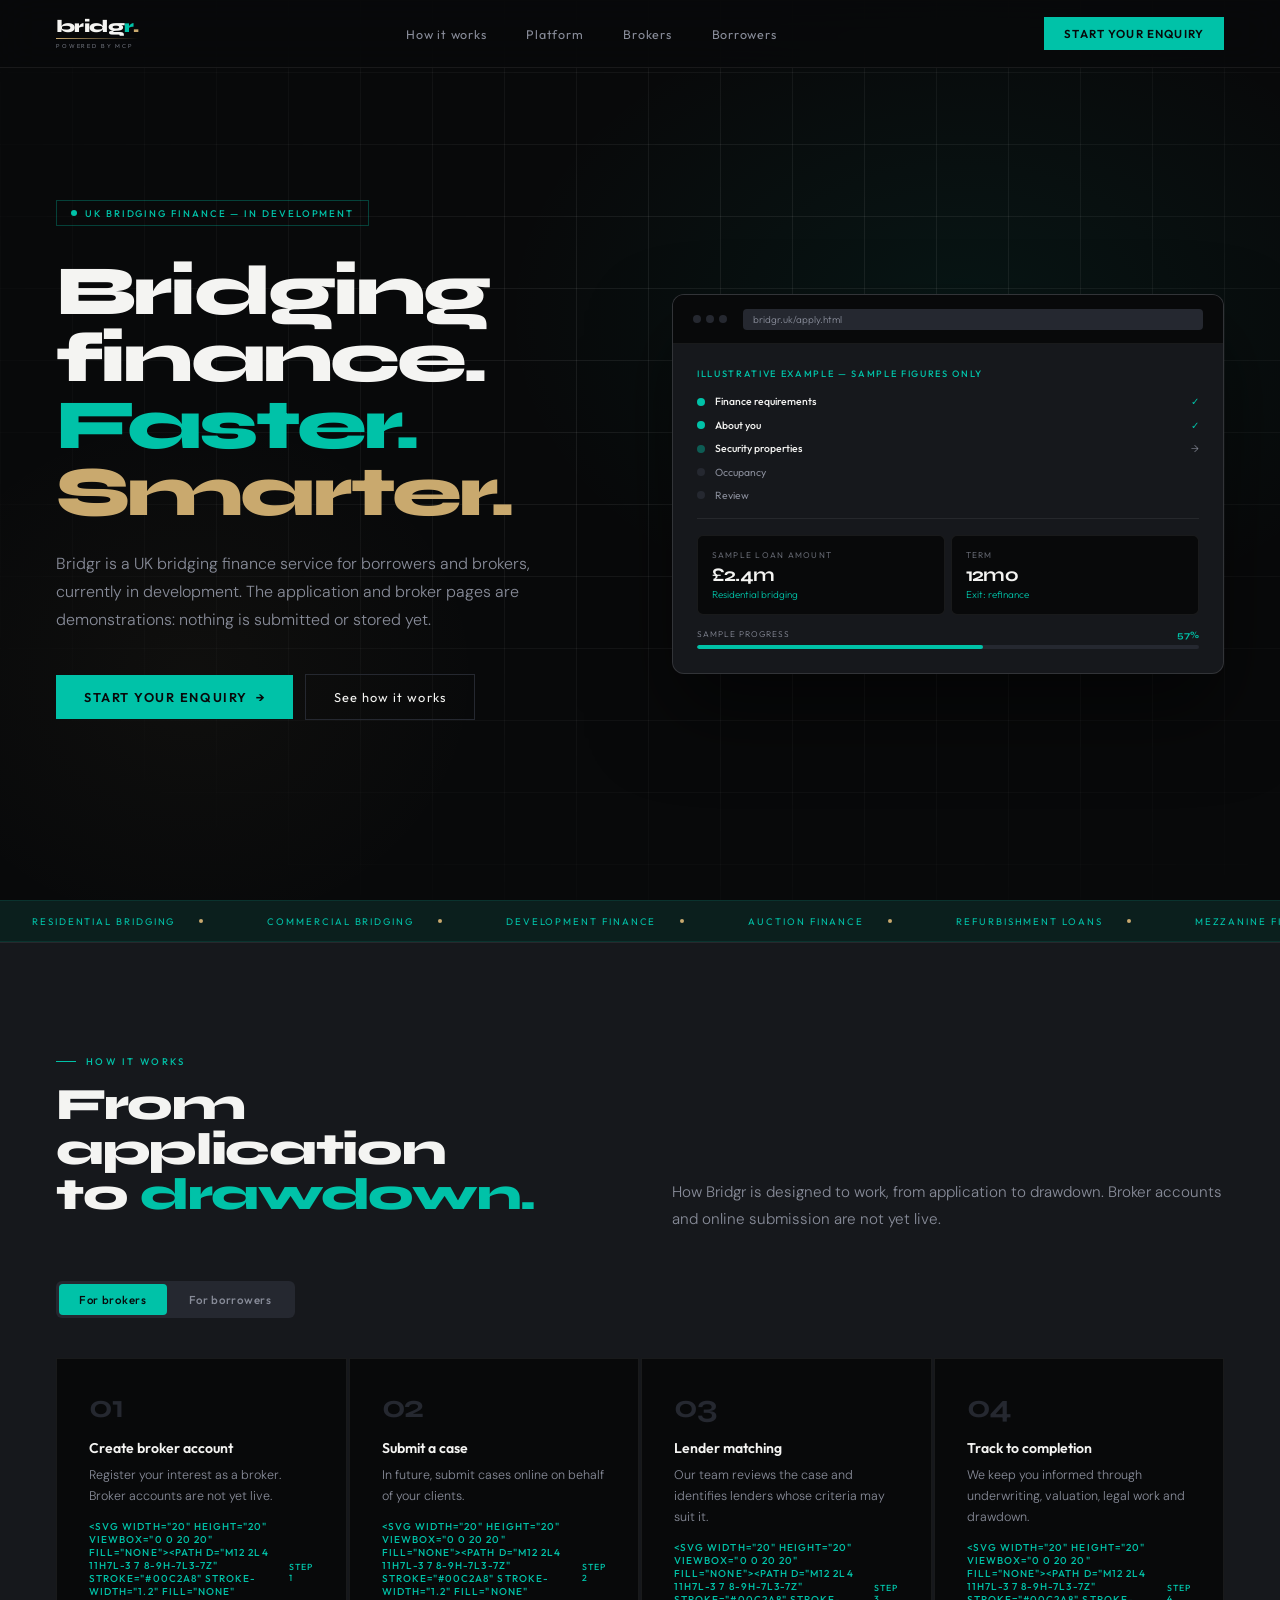
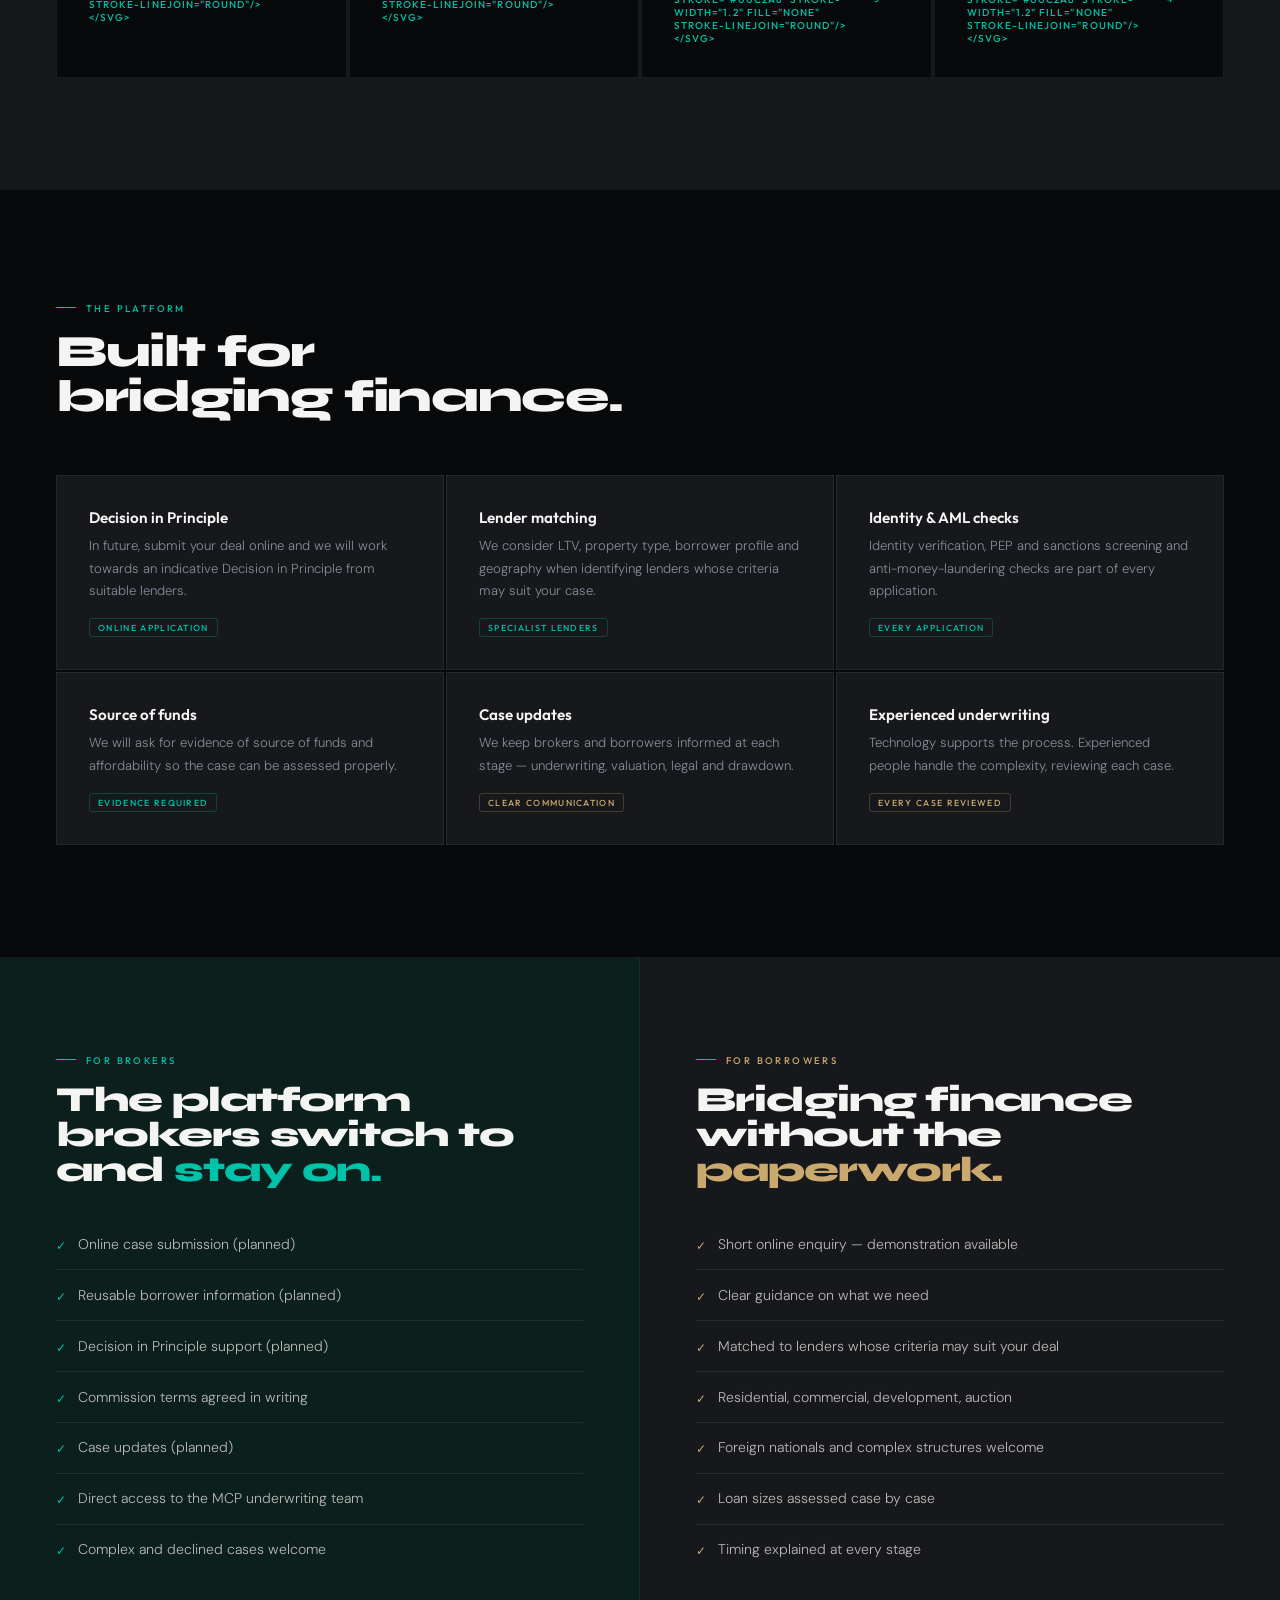
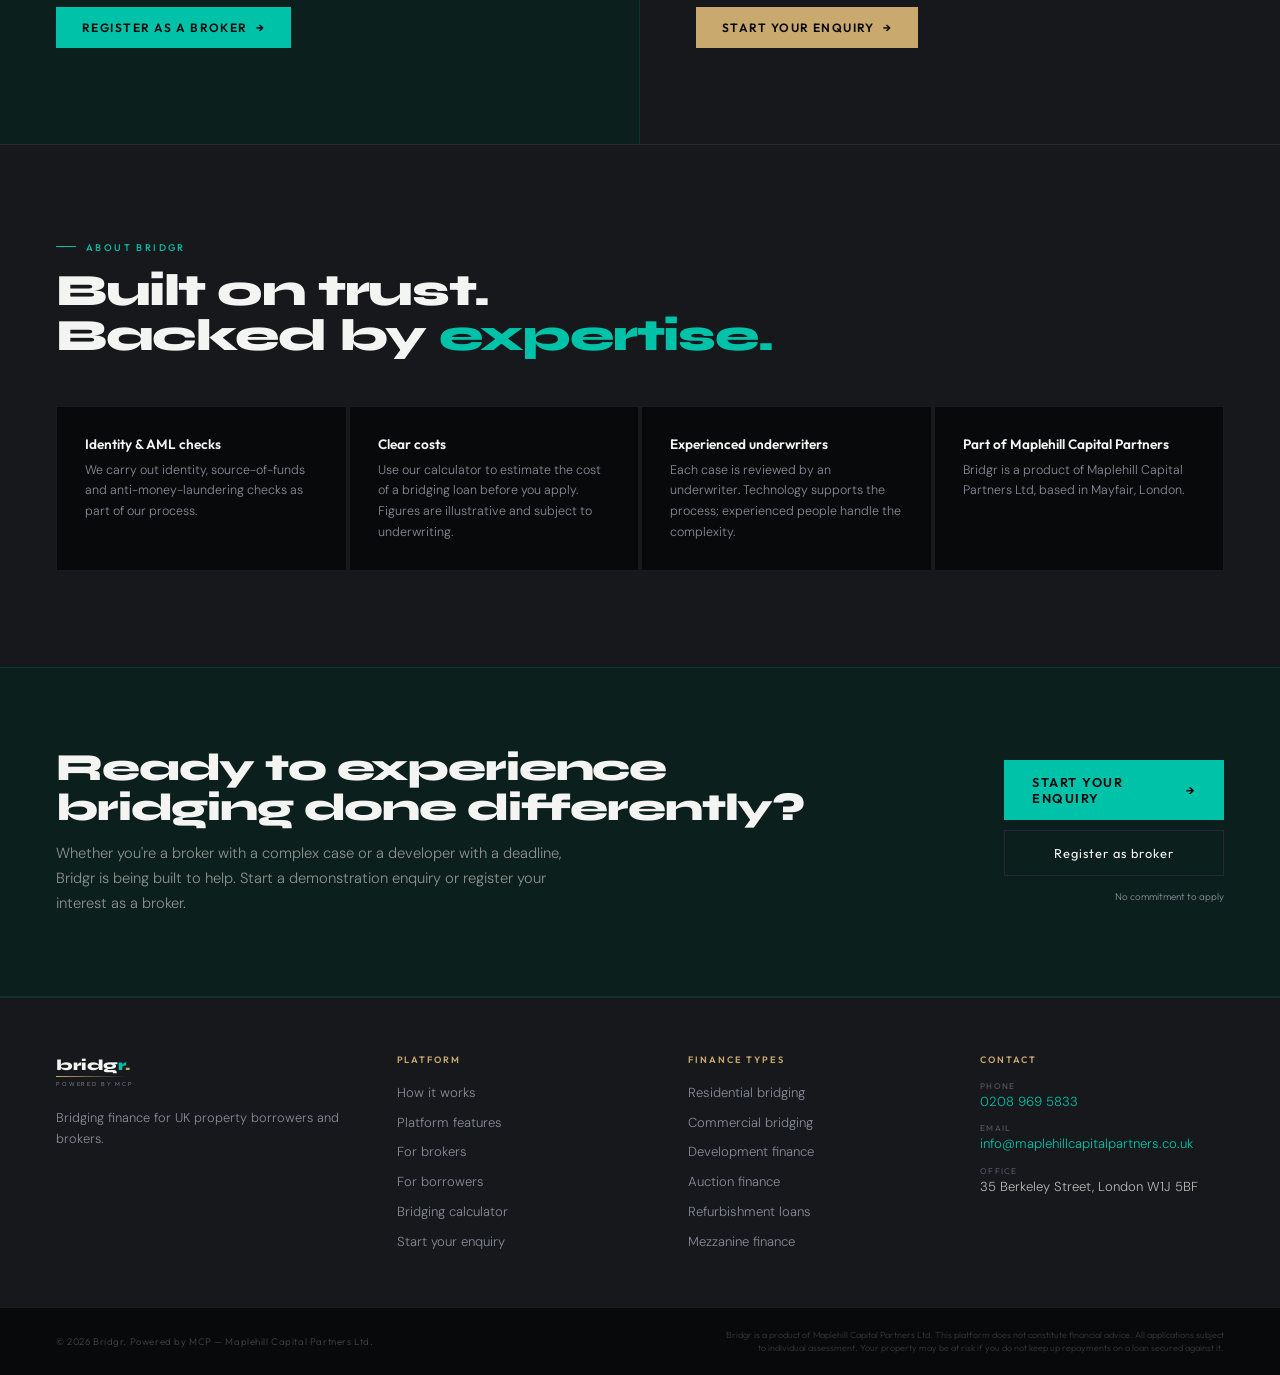
==== commit 94cdbb87: "BR-004: replace seven-step application with short enquiry journey - Five-step demonstration enquiry:" ====
--- a/index.html
+++ b/index.html
@@ -236,7 +236,7 @@
     <li><a href="#borrowers">Borrowers</a></li>
   </ul>
   <div class="nav-actions">
-    <a href="apply.html" class="nav-primary">Try demo application</a>
+    <a href="apply.html" class="nav-primary">Start your enquiry</a>
   </div>
 </nav>
 
@@ -248,7 +248,7 @@
     <h1 class="hero-h1">Bridging finance.<br><span class="teal">Faster.</span><br><span class="gold">Smarter.</span></h1>
     <p class="hero-sub">Bridgr is a UK bridging finance service for borrowers and brokers, currently in development. The application and broker pages are demonstrations: nothing is submitted or stored yet.</p>
     <div class="hero-ctas">
-      <a href="apply.html" class="cta-p">Try the demo application</a>
+      <a href="apply.html" class="cta-p">Start your enquiry</a>
       <a href="#how" class="cta-s">See how it works</a>
     </div>
   </div>
@@ -260,11 +260,11 @@
       </div>
       <div class="app-body">
         <div class="app-ey">Illustrative example — sample figures only</div>
-        <div class="app-step"><div class="app-dot" style="background:var(--teal)"></div><div class="app-slabel active">Loan requirements</div><div class="app-check">✓</div></div>
-        <div class="app-step"><div class="app-dot" style="background:var(--teal)"></div><div class="app-slabel active">Property details</div><div class="app-check">✓</div></div>
-        <div class="app-step"><div class="app-dot" style="background:var(--teal);opacity:0.4"></div><div class="app-slabel active">Identity verification</div><div class="app-check" style="color:var(--steel)">→</div></div>
-        <div class="app-step"><div class="app-dot" style="background:var(--graphite)"></div><div class="app-slabel">Lender matching</div></div>
-        <div class="app-step"><div class="app-dot" style="background:var(--graphite)"></div><div class="app-slabel">Decision in principle</div></div>
+        <div class="app-step"><div class="app-dot" style="background:var(--teal)"></div><div class="app-slabel active">Finance requirements</div><div class="app-check">✓</div></div>
+        <div class="app-step"><div class="app-dot" style="background:var(--teal)"></div><div class="app-slabel active">About you</div><div class="app-check">✓</div></div>
+        <div class="app-step"><div class="app-dot" style="background:var(--teal);opacity:0.4"></div><div class="app-slabel active">Security properties</div><div class="app-check" style="color:var(--steel)">→</div></div>
+        <div class="app-step"><div class="app-dot" style="background:var(--graphite)"></div><div class="app-slabel">Occupancy</div></div>
+        <div class="app-step"><div class="app-dot" style="background:var(--graphite)"></div><div class="app-slabel">Review</div></div>
         <div class="app-div"></div>
         <div class="app-cards">
           <div class="app-card"><div class="app-cl">Sample loan amount</div><div class="app-cv">£2.4m</div><div class="app-cs">Residential bridging</div></div>
@@ -314,7 +314,7 @@
     <div class="how-step reveal"><div class="how-num">04</div><div class="how-icon"><svg width="20" height="20" viewBox="0 0 20 20" fill="none"><circle cx="10" cy="10" r="7.5" stroke="#00C2A8" stroke-width="1.2" fill="none"/><path d="M6.5 10l2.5 2.5 4.5-5" stroke="#00C2A8" stroke-width="1.2" stroke-linecap="round" stroke-linejoin="round"/></svg></div><div class="how-title">Track to completion</div><div class="how-desc">We keep you informed through underwriting, valuation, legal work and drawdown.</div><div class="how-time">Step 4</div></div>
   </div>
   <div class="how-track" id="track-bw">
-    <div class="how-step"><div class="how-num">01</div><div class="how-icon"><svg width="20" height="20" viewBox="0 0 20 20" fill="none"><rect x="5.5" y="2" width="9" height="16" rx="2" stroke="#00C2A8" stroke-width="1.2" fill="none"/><circle cx="10" cy="15.5" r="0.75" fill="#00C2A8"/></svg></div><div class="how-title">Online application (demonstration)</div><div class="how-desc">Tell us about your deal — loan type, amount, property and exit strategy. The live service will be fully online, with no branch visits.</div><div class="how-time">Step 1</div></div>
+    <div class="how-step"><div class="how-num">01</div><div class="how-icon"><svg width="20" height="20" viewBox="0 0 20 20" fill="none"><rect x="5.5" y="2" width="9" height="16" rx="2" stroke="#00C2A8" stroke-width="1.2" fill="none"/><circle cx="10" cy="15.5" r="0.75" fill="#00C2A8"/></svg></div><div class="how-title">Short online enquiry (demonstration)</div><div class="how-desc">Tell us about your deal — loan type, amount, property and exit strategy. The live service will be fully online, with no branch visits.</div><div class="how-time">Step 1</div></div>
     <div class="how-step"><div class="how-num">02</div><div class="how-icon"><svg width="20" height="20" viewBox="0 0 20 20" fill="none"><rect x="4" y="9" width="12" height="9" rx="1.5" stroke="#00C2A8" stroke-width="1.2" fill="none"/><path d="M7 9V6.5a3 3 0 016 0V9" stroke="#00C2A8" stroke-width="1.2" stroke-linecap="round" fill="none"/><circle cx="10" cy="13.5" r="1.2" fill="#00C2A8"/></svg></div><div class="how-title">Verify your identity</div><div class="how-desc">We carry out identity and anti-money-laundering checks as part of every application.</div><div class="how-time">Step 2</div></div>
     <div class="how-step"><div class="how-num">03</div><div class="how-icon"><svg width="20" height="20" viewBox="0 0 20 20" fill="none"><circle cx="10" cy="10" r="7.5" stroke="#00C2A8" stroke-width="1.2" fill="none"/><circle cx="10" cy="10" r="4.5" stroke="#00C2A8" stroke-width="1.2" fill="none" opacity="0.5"/><circle cx="10" cy="10" r="1.5" fill="#00C2A8"/></svg></div><div class="how-title">Get matched lenders</div><div class="how-desc">We identify lenders whose criteria may suit your deal and talk you through the options. You choose who to proceed with.</div><div class="how-time">Step 3</div></div>
     <div class="how-step"><div class="how-num">04</div><div class="how-icon"><svg width="20" height="20" viewBox="0 0 20 20" fill="none"><rect x="2" y="5" width="16" height="10" rx="1.5" stroke="#00C2A8" stroke-width="1.2" fill="none"/><path d="M8 10c0-1.1.9-2 2-2s2 .9 2 2-.9 2-2 2" stroke="#00C2A8" stroke-width="1.2" fill="none"/><path d="M6 10h3" stroke="#00C2A8" stroke-width="1.2" stroke-linecap="round"/></svg></div><div class="how-title">Complete and draw down</div><div class="how-desc">Our team supports you from formal offer through to drawdown. Timing depends on the lender and the case.</div><div class="how-time">Step 4</div></div>
@@ -352,7 +352,7 @@
     <div class="eyebrow reveal" style="color:var(--gold)">For borrowers</div>
     <h2 class="section-title reveal" style="font-size:clamp(1.6rem,2.8vw,2.2rem)">Bridging finance<br>without the<br><span class="gold">paperwork.</span></h2>
     <ul class="dual-list reveal">
-      <li><span class="di">✓</span>Online application — demonstration available</li>
+      <li><span class="di">✓</span>Short online enquiry — demonstration available</li>
       <li><span class="di">✓</span>Clear guidance on what we need</li>
       <li><span class="di">✓</span>Matched to lenders whose criteria may suit your deal</li>
       <li><span class="di">✓</span>Residential, commercial, development, auction</li>
@@ -360,7 +360,7 @@
       <li><span class="di">✓</span>Loan sizes assessed case by case</li>
       <li><span class="di">✓</span>Timing explained at every stage</li>
     </ul>
-    <a href="apply.html" class="dcta g reveal">Try the demo application</a>
+    <a href="apply.html" class="dcta g reveal">Start your enquiry</a>
   </div>
 </div>
 
@@ -377,10 +377,10 @@
 <div class="cta-band">
   <div>
     <h2 class="cta-band-title">Ready to experience<br>bridging done differently?</h2>
-    <p class="cta-band-sub">Whether you're a broker with a complex case or a developer with a deadline, Bridgr is being built to help. Try the demonstration application or register your interest as a broker.</p>
+    <p class="cta-band-sub">Whether you're a broker with a complex case or a developer with a deadline, Bridgr is being built to help. Start a demonstration enquiry or register your interest as a broker.</p>
   </div>
   <div class="cta-band-actions">
-    <a href="apply.html" class="cta-p" style="width:220px;justify-content:center">Try the demo application</a>
+    <a href="apply.html" class="cta-p" style="width:220px;justify-content:center">Start your enquiry</a>
     <a href="brokers.html" class="cta-s" style="width:220px;text-align:center">Register as broker</a>
     <div style="font-family:'Outfit',sans-serif;font-size:0.62rem;color:var(--steel);text-align:center;margin-top:4px">No commitment to apply</div>
   </div>
@@ -403,7 +403,7 @@
       <li><a href="#brokers">For brokers</a></li>
       <li><a href="#borrowers">For borrowers</a></li>
       <li><a href="calculator.html">Bridging calculator</a></li>
-      <li><a href="apply.html">Try demo application</a></li>
+      <li><a href="apply.html">Start your enquiry</a></li>
     </ul>
   </div>
   <div>
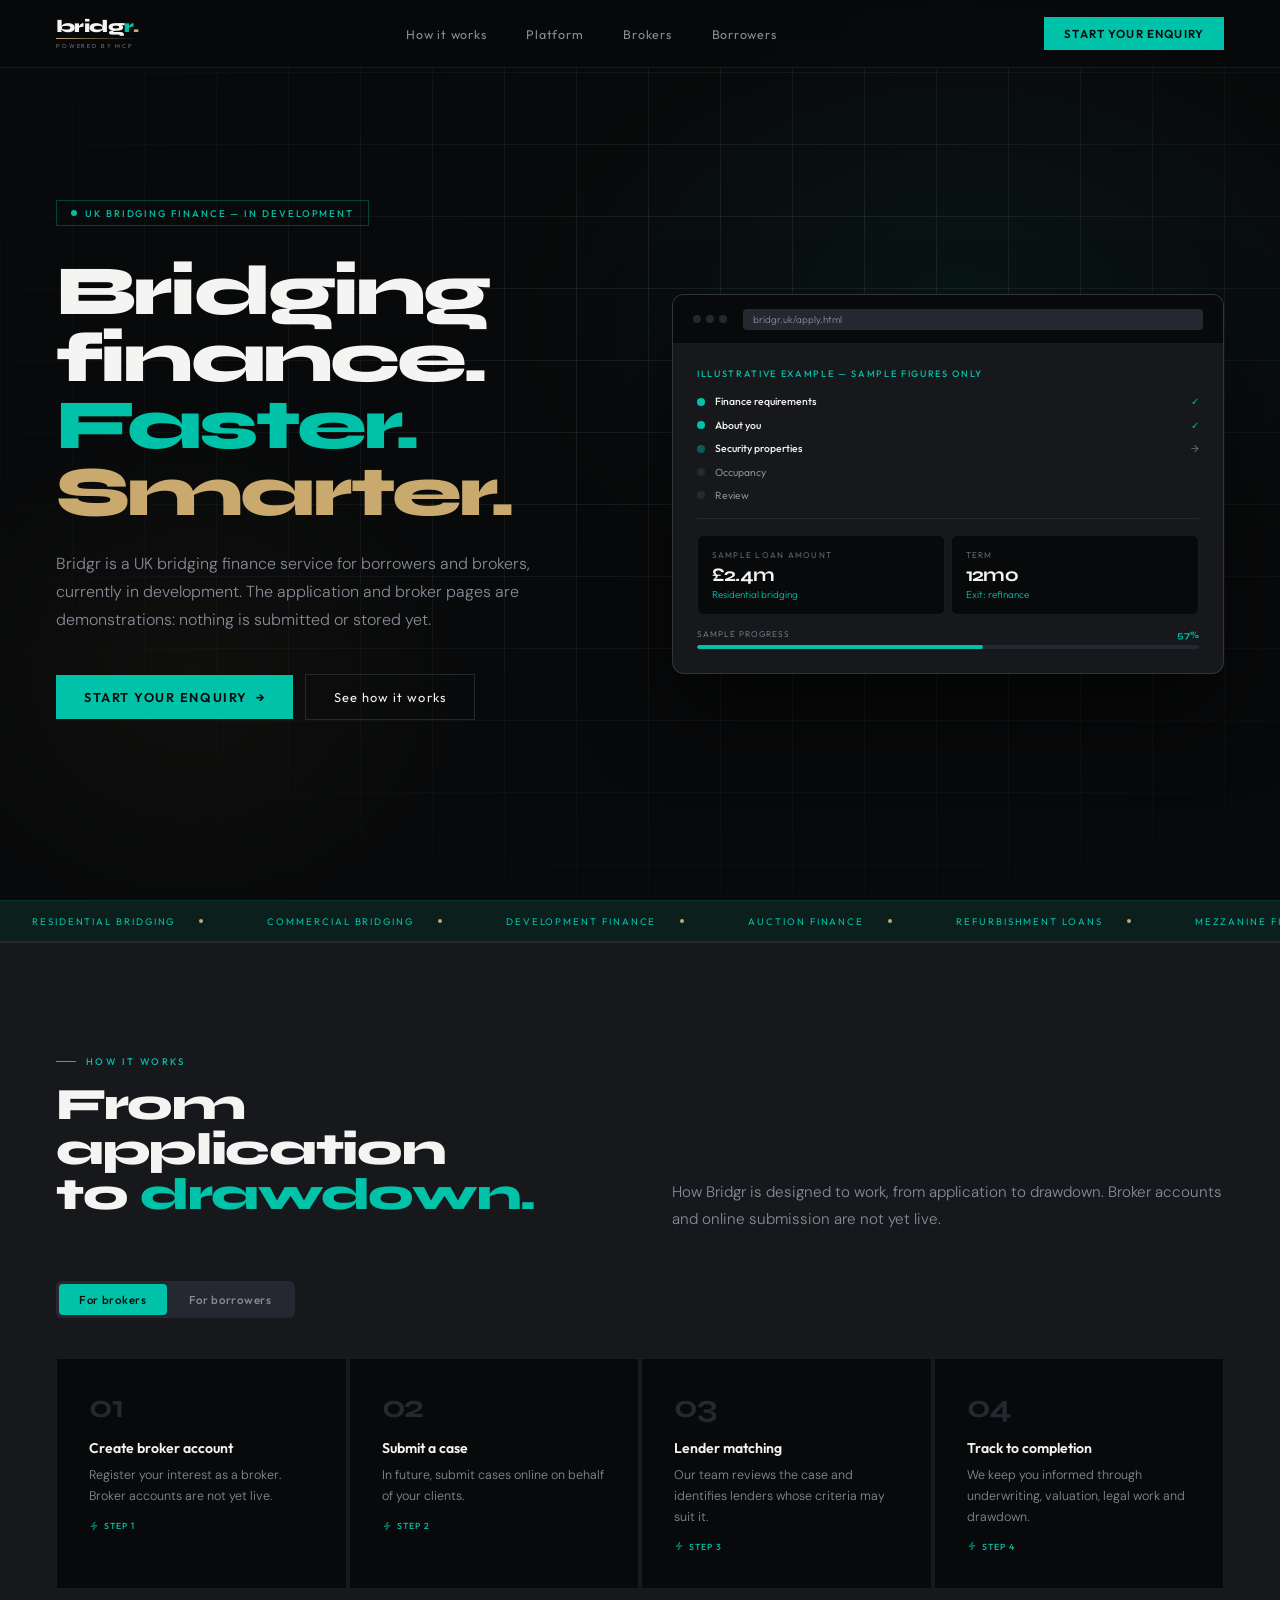
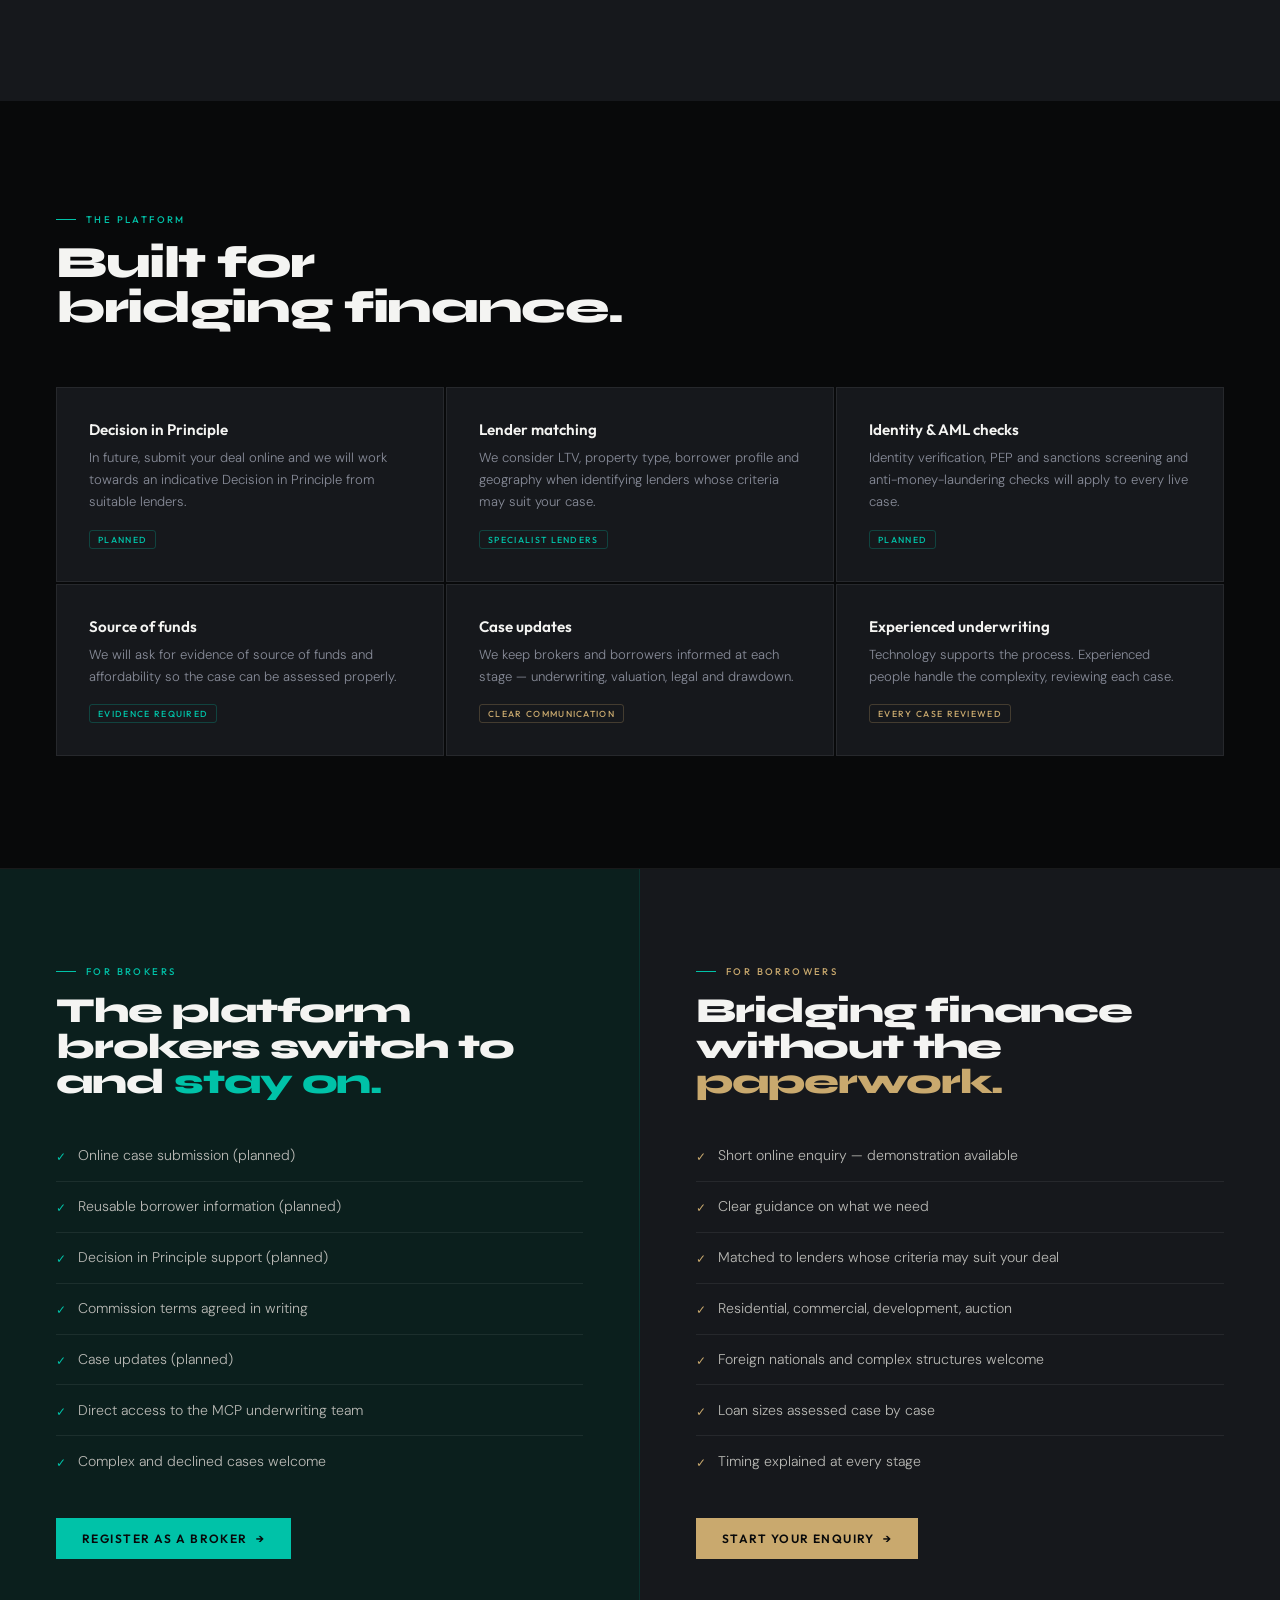
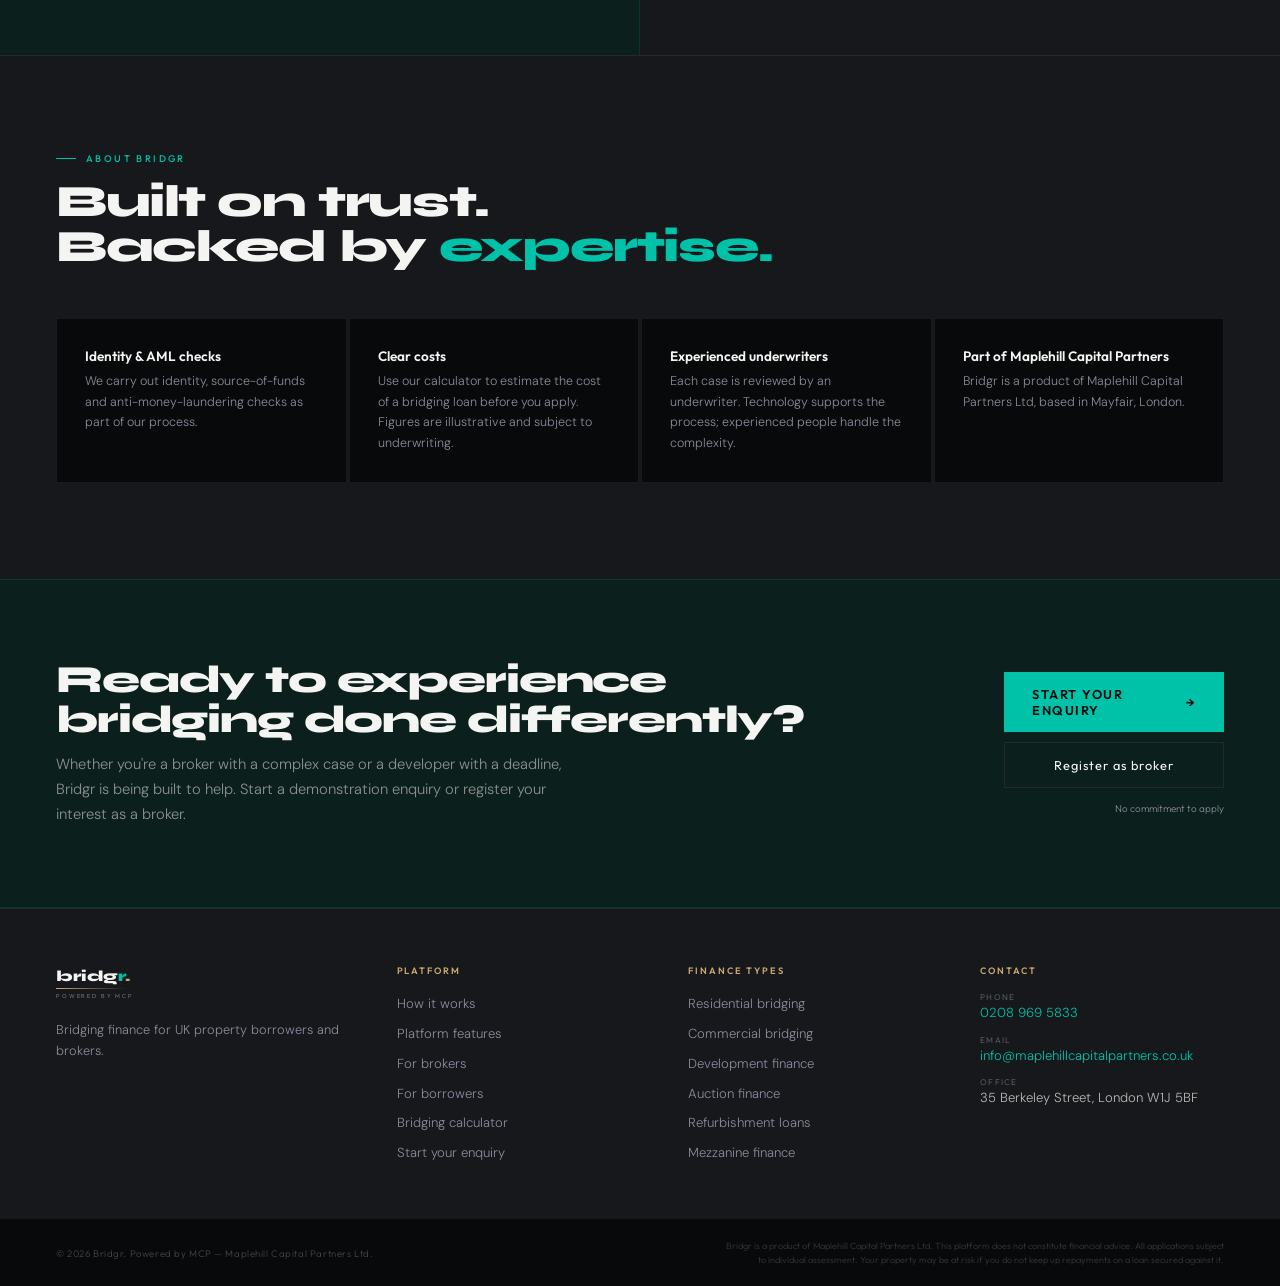
==== commit c167b870: "BR-004: fix raw SVG text in step labels and qualify planned features Co-Authored-By: Claude Sonnet 5" ====
--- a/index.html
+++ b/index.html
@@ -118,7 +118,7 @@
 .how-title{font-family:'Outfit',sans-serif;font-weight:600;font-size:0.88rem;color:var(--chalk);margin-bottom:0.5rem}
 .how-desc{font-size:0.78rem;font-weight:300;color:var(--steel);line-height:1.65}
 .how-time{display:inline-flex;align-items:center;gap:5px;font-family:'Outfit',sans-serif;font-size:0.55rem;font-weight:500;letter-spacing:0.12em;text-transform:uppercase;color:var(--teal);margin-top:0.85rem}
-.how-time::before{content:'<svg width="20" height="20" viewBox="0 0 20 20" fill="none"><path d="M12 2L4 11h7l-3 7 8-9h-7l3-7z" stroke="#00C2A8" stroke-width="1.2" fill="none" stroke-linejoin="round"/></svg>';font-size:10px}
+.how-time::before{content:'';display:inline-block;width:10px;height:10px;background:url("data:image/svg+xml,%3Csvg xmlns='http://www.w3.org/2000/svg' width='20' height='20' viewBox='0 0 20 20' fill='none'%3E%3Cpath d='M12 2L4 11h7l-3 7 8-9h-7l3-7z' stroke='%2300C2A8' stroke-width='1.2' stroke-linejoin='round'/%3E%3C/svg%3E") center/contain no-repeat}
 
 /* STATS */
 .stats{background:var(--void);border-top:1px solid var(--border);border-bottom:1px solid var(--border);padding:4rem 3.5rem;display:grid;grid-template-columns:repeat(4,1fr)}
@@ -315,8 +315,8 @@
   </div>
   <div class="how-track" id="track-bw">
     <div class="how-step"><div class="how-num">01</div><div class="how-icon"><svg width="20" height="20" viewBox="0 0 20 20" fill="none"><rect x="5.5" y="2" width="9" height="16" rx="2" stroke="#00C2A8" stroke-width="1.2" fill="none"/><circle cx="10" cy="15.5" r="0.75" fill="#00C2A8"/></svg></div><div class="how-title">Short online enquiry (demonstration)</div><div class="how-desc">Tell us about your deal — loan type, amount, property and exit strategy. The live service will be fully online, with no branch visits.</div><div class="how-time">Step 1</div></div>
-    <div class="how-step"><div class="how-num">02</div><div class="how-icon"><svg width="20" height="20" viewBox="0 0 20 20" fill="none"><rect x="4" y="9" width="12" height="9" rx="1.5" stroke="#00C2A8" stroke-width="1.2" fill="none"/><path d="M7 9V6.5a3 3 0 016 0V9" stroke="#00C2A8" stroke-width="1.2" stroke-linecap="round" fill="none"/><circle cx="10" cy="13.5" r="1.2" fill="#00C2A8"/></svg></div><div class="how-title">Verify your identity</div><div class="how-desc">We carry out identity and anti-money-laundering checks as part of every application.</div><div class="how-time">Step 2</div></div>
-    <div class="how-step"><div class="how-num">03</div><div class="how-icon"><svg width="20" height="20" viewBox="0 0 20 20" fill="none"><circle cx="10" cy="10" r="7.5" stroke="#00C2A8" stroke-width="1.2" fill="none"/><circle cx="10" cy="10" r="4.5" stroke="#00C2A8" stroke-width="1.2" fill="none" opacity="0.5"/><circle cx="10" cy="10" r="1.5" fill="#00C2A8"/></svg></div><div class="how-title">Get matched lenders</div><div class="how-desc">We identify lenders whose criteria may suit your deal and talk you through the options. You choose who to proceed with.</div><div class="how-time">Step 3</div></div>
+    <div class="how-step"><div class="how-num">02</div><div class="how-icon"><svg width="20" height="20" viewBox="0 0 20 20" fill="none"><rect x="4" y="9" width="12" height="9" rx="1.5" stroke="#00C2A8" stroke-width="1.2" fill="none"/><path d="M7 9V6.5a3 3 0 016 0V9" stroke="#00C2A8" stroke-width="1.2" stroke-linecap="round" fill="none"/><circle cx="10" cy="13.5" r="1.2" fill="#00C2A8"/></svg></div><div class="how-title">Verify your identity</div><div class="how-desc">Identity and anti-money-laundering checks will apply to every live case.</div><div class="how-time">Step 2</div></div>
+    <div class="how-step"><div class="how-num">03</div><div class="how-icon"><svg width="20" height="20" viewBox="0 0 20 20" fill="none"><circle cx="10" cy="10" r="7.5" stroke="#00C2A8" stroke-width="1.2" fill="none"/><circle cx="10" cy="10" r="4.5" stroke="#00C2A8" stroke-width="1.2" fill="none" opacity="0.5"/><circle cx="10" cy="10" r="1.5" fill="#00C2A8"/></svg></div><div class="how-title">Discuss lender options</div><div class="how-desc">We identify lenders whose criteria may suit your deal and talk you through the options. You choose who to proceed with.</div><div class="how-time">Step 3</div></div>
     <div class="how-step"><div class="how-num">04</div><div class="how-icon"><svg width="20" height="20" viewBox="0 0 20 20" fill="none"><rect x="2" y="5" width="16" height="10" rx="1.5" stroke="#00C2A8" stroke-width="1.2" fill="none"/><path d="M8 10c0-1.1.9-2 2-2s2 .9 2 2-.9 2-2 2" stroke="#00C2A8" stroke-width="1.2" fill="none"/><path d="M6 10h3" stroke="#00C2A8" stroke-width="1.2" stroke-linecap="round"/></svg></div><div class="how-title">Complete and draw down</div><div class="how-desc">Our team supports you from formal offer through to drawdown. Timing depends on the lender and the case.</div><div class="how-time">Step 4</div></div>
   </div>
 </section>
@@ -324,9 +324,9 @@
 <section class="features" id="platform">
   <div class="reveal"><div class="eyebrow">The platform</div><h2 class="section-title">Built for<br>bridging finance.</h2></div>
   <div class="features-grid">
-    <div class="feat-card reveal"><div class="feat-icon"><svg width="20" height="20" viewBox="0 0 20 20" fill="none"><path d="M12 2L4 11h7l-3 7 8-9h-7l3-7z" stroke="#00C2A8" stroke-width="1.2" fill="none" stroke-linejoin="round"/></svg></div><div class="feat-title">Decision in Principle</div><div class="feat-desc">In future, submit your deal online and we will work towards an indicative Decision in Principle from suitable lenders.</div><div class="feat-tag">Online application</div></div>
+    <div class="feat-card reveal"><div class="feat-icon"><svg width="20" height="20" viewBox="0 0 20 20" fill="none"><path d="M12 2L4 11h7l-3 7 8-9h-7l3-7z" stroke="#00C2A8" stroke-width="1.2" fill="none" stroke-linejoin="round"/></svg></div><div class="feat-title">Decision in Principle</div><div class="feat-desc">In future, submit your deal online and we will work towards an indicative Decision in Principle from suitable lenders.</div><div class="feat-tag">Planned</div></div>
     <div class="feat-card reveal"><div class="feat-icon"><svg width="20" height="20" viewBox="0 0 20 20" fill="none"><circle cx="10" cy="10" r="7.5" stroke="#00C2A8" stroke-width="1.2" fill="none"/><circle cx="10" cy="10" r="4.5" stroke="#00C2A8" stroke-width="1.2" fill="none" opacity="0.5"/><circle cx="10" cy="10" r="1.5" fill="#00C2A8"/></svg></div><div class="feat-title">Lender matching</div><div class="feat-desc">We consider LTV, property type, borrower profile and geography when identifying lenders whose criteria may suit your case.</div><div class="feat-tag">Specialist lenders</div></div>
-    <div class="feat-card reveal"><div class="feat-icon"><svg width="20" height="20" viewBox="0 0 20 20" fill="none"><rect x="4" y="9" width="12" height="9" rx="1.5" stroke="#00C2A8" stroke-width="1.2" fill="none"/><path d="M7 9V6.5a3 3 0 016 0V9" stroke="#00C2A8" stroke-width="1.2" stroke-linecap="round" fill="none"/><circle cx="10" cy="13.5" r="1.2" fill="#00C2A8"/></svg></div><div class="feat-title">Identity & AML checks</div><div class="feat-desc">Identity verification, PEP and sanctions screening and anti-money-laundering checks are part of every application.</div><div class="feat-tag">Every application</div></div>
+    <div class="feat-card reveal"><div class="feat-icon"><svg width="20" height="20" viewBox="0 0 20 20" fill="none"><rect x="4" y="9" width="12" height="9" rx="1.5" stroke="#00C2A8" stroke-width="1.2" fill="none"/><path d="M7 9V6.5a3 3 0 016 0V9" stroke="#00C2A8" stroke-width="1.2" stroke-linecap="round" fill="none"/><circle cx="10" cy="13.5" r="1.2" fill="#00C2A8"/></svg></div><div class="feat-title">Identity & AML checks</div><div class="feat-desc">Identity verification, PEP and sanctions screening and anti-money-laundering checks will apply to every live case.</div><div class="feat-tag">Planned</div></div>
     <div class="feat-card reveal"><div class="feat-icon"><svg width="20" height="20" viewBox="0 0 20 20" fill="none"><path d="M3 17h14M3 9h14M10 3L3 7h14L10 3z" stroke="#00C2A8" stroke-width="1.2" fill="none" stroke-linejoin="round"/><path d="M5 9v8M10 9v8M15 9v8" stroke="#00C2A8" stroke-width="1.2" stroke-linecap="round"/></svg></div><div class="feat-title">Source of funds</div><div class="feat-desc">We will ask for evidence of source of funds and affordability so the case can be assessed properly.</div><div class="feat-tag">Evidence required</div></div>
     <div class="feat-card ga reveal"><div class="feat-icon"><svg width="20" height="20" viewBox="0 0 20 20" fill="none"><path d="M3 17V7M8 17V4M13 17v-6M18 17v-9" stroke="#00C2A8" stroke-width="1.5" stroke-linecap="round"/></svg></div><div class="feat-title">Case updates</div><div class="feat-desc">We keep brokers and borrowers informed at each stage — underwriting, valuation, legal and drawdown.</div><div class="feat-tag">Clear communication</div></div>
     <div class="feat-card ga reveal"><div class="feat-icon"><svg width="20" height="20" viewBox="0 0 20 20" fill="none"><circle cx="10" cy="7" r="4" stroke="#C9A96E" stroke-width="1.2" fill="none"/><path d="M2 18c0-4.418 3.582-8 8-8s8 3.582 8 8" stroke="#C9A96E" stroke-width="1.2" stroke-linecap="round" fill="none"/></svg></div><div class="feat-title">Experienced underwriting</div><div class="feat-desc">Technology supports the process. Experienced people handle the complexity, reviewing each case.</div><div class="feat-tag">Every case reviewed</div></div>
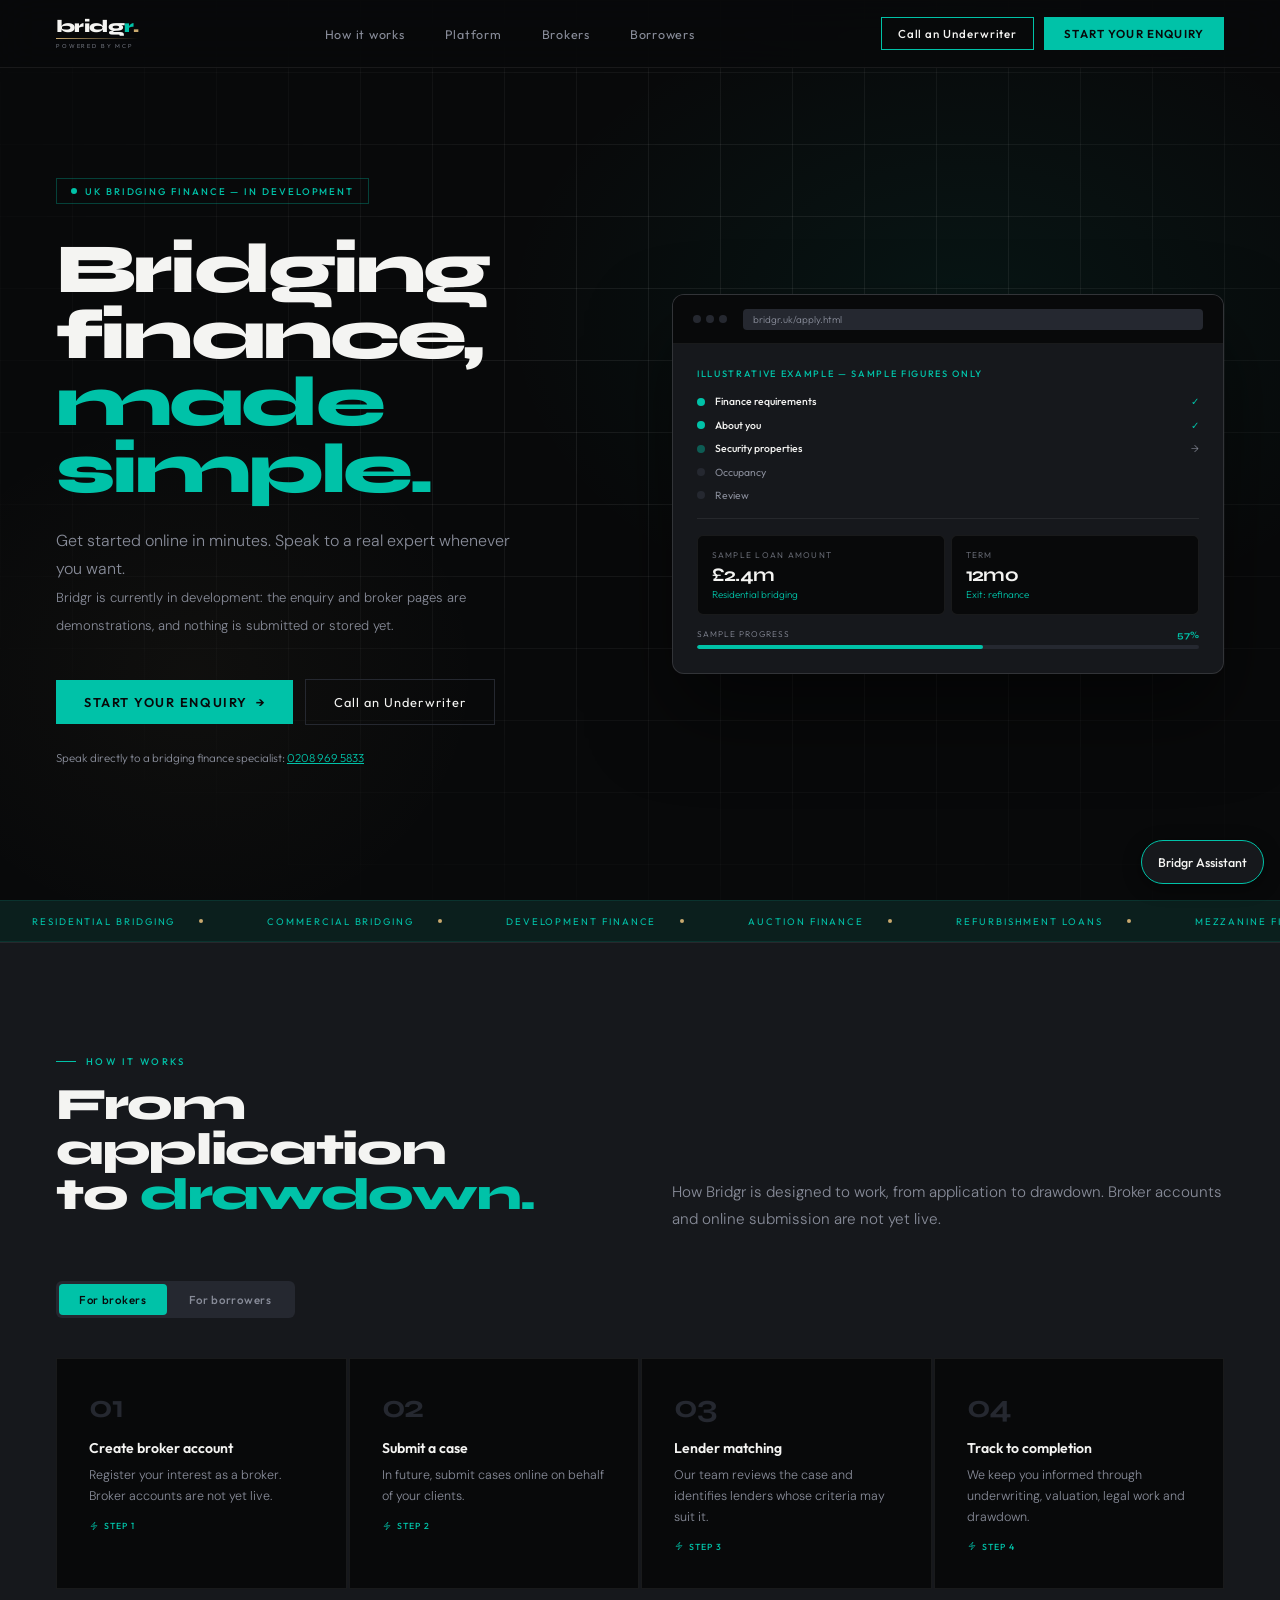
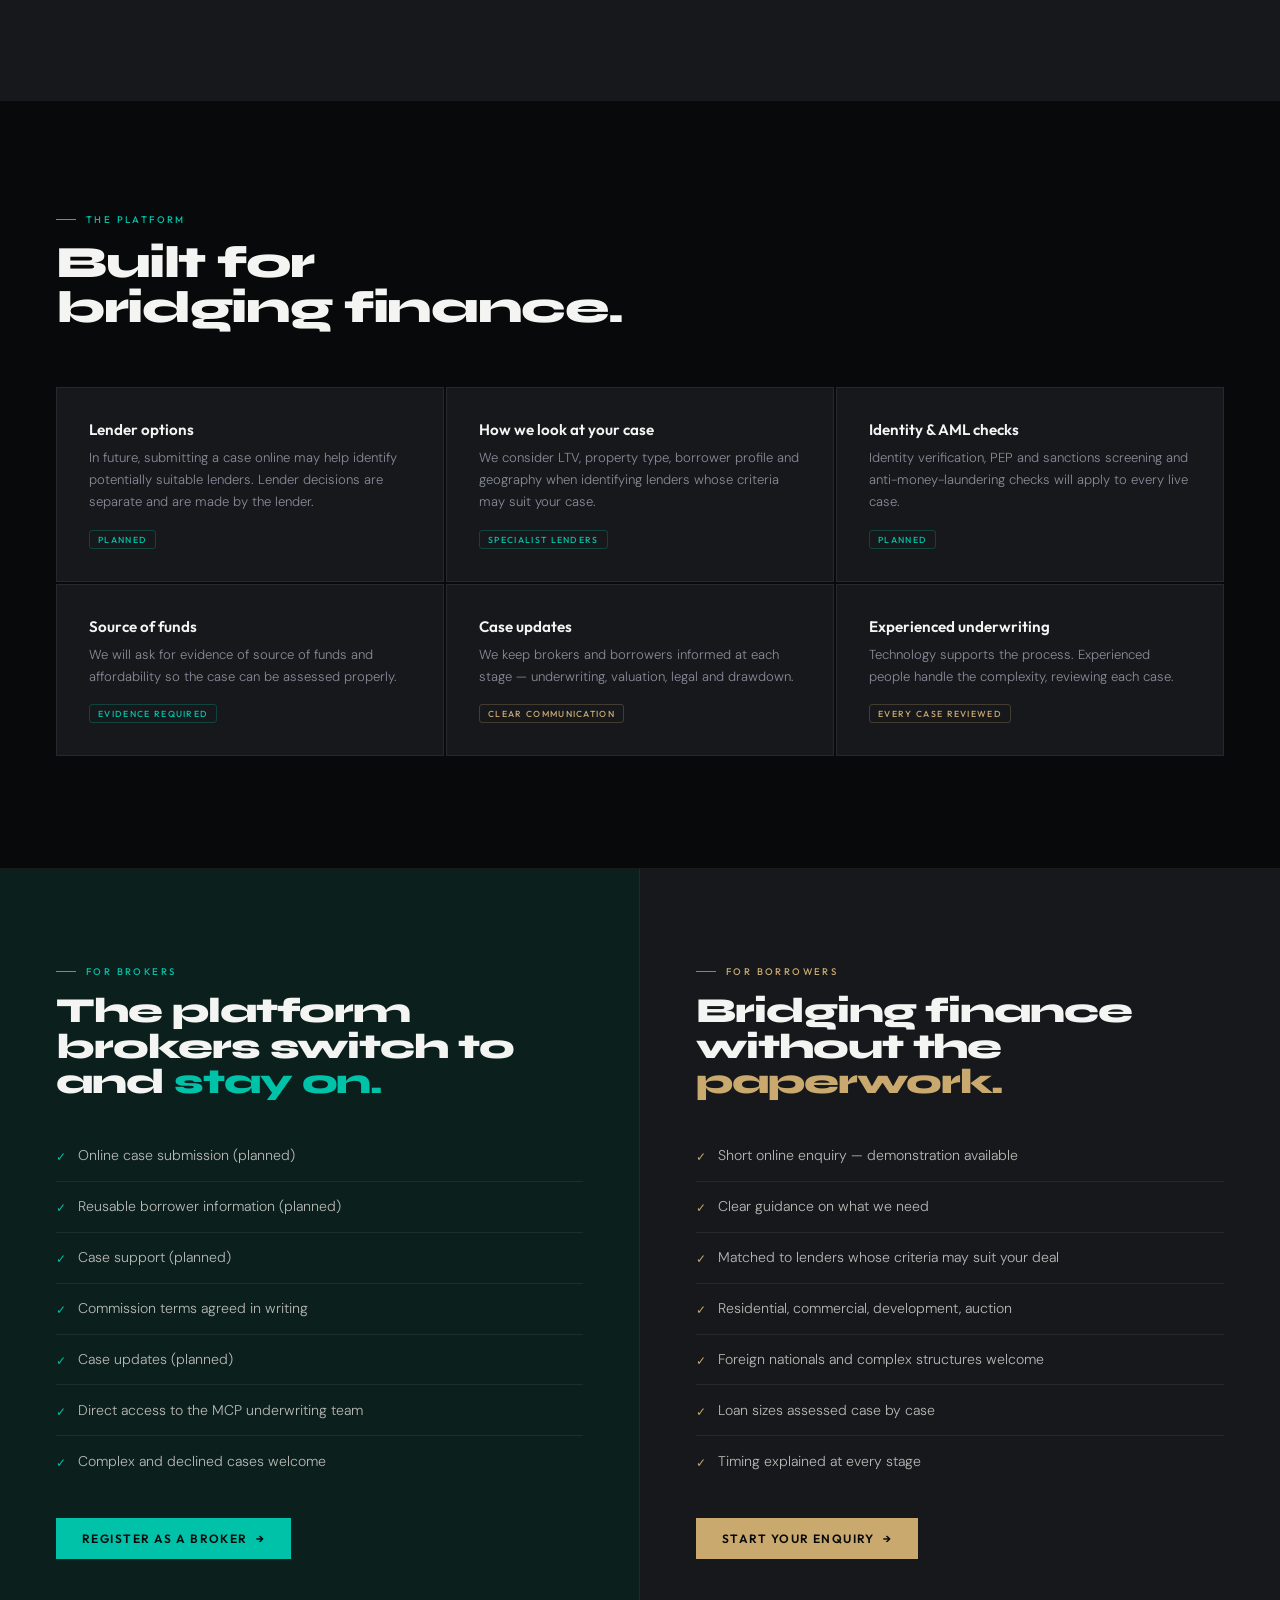
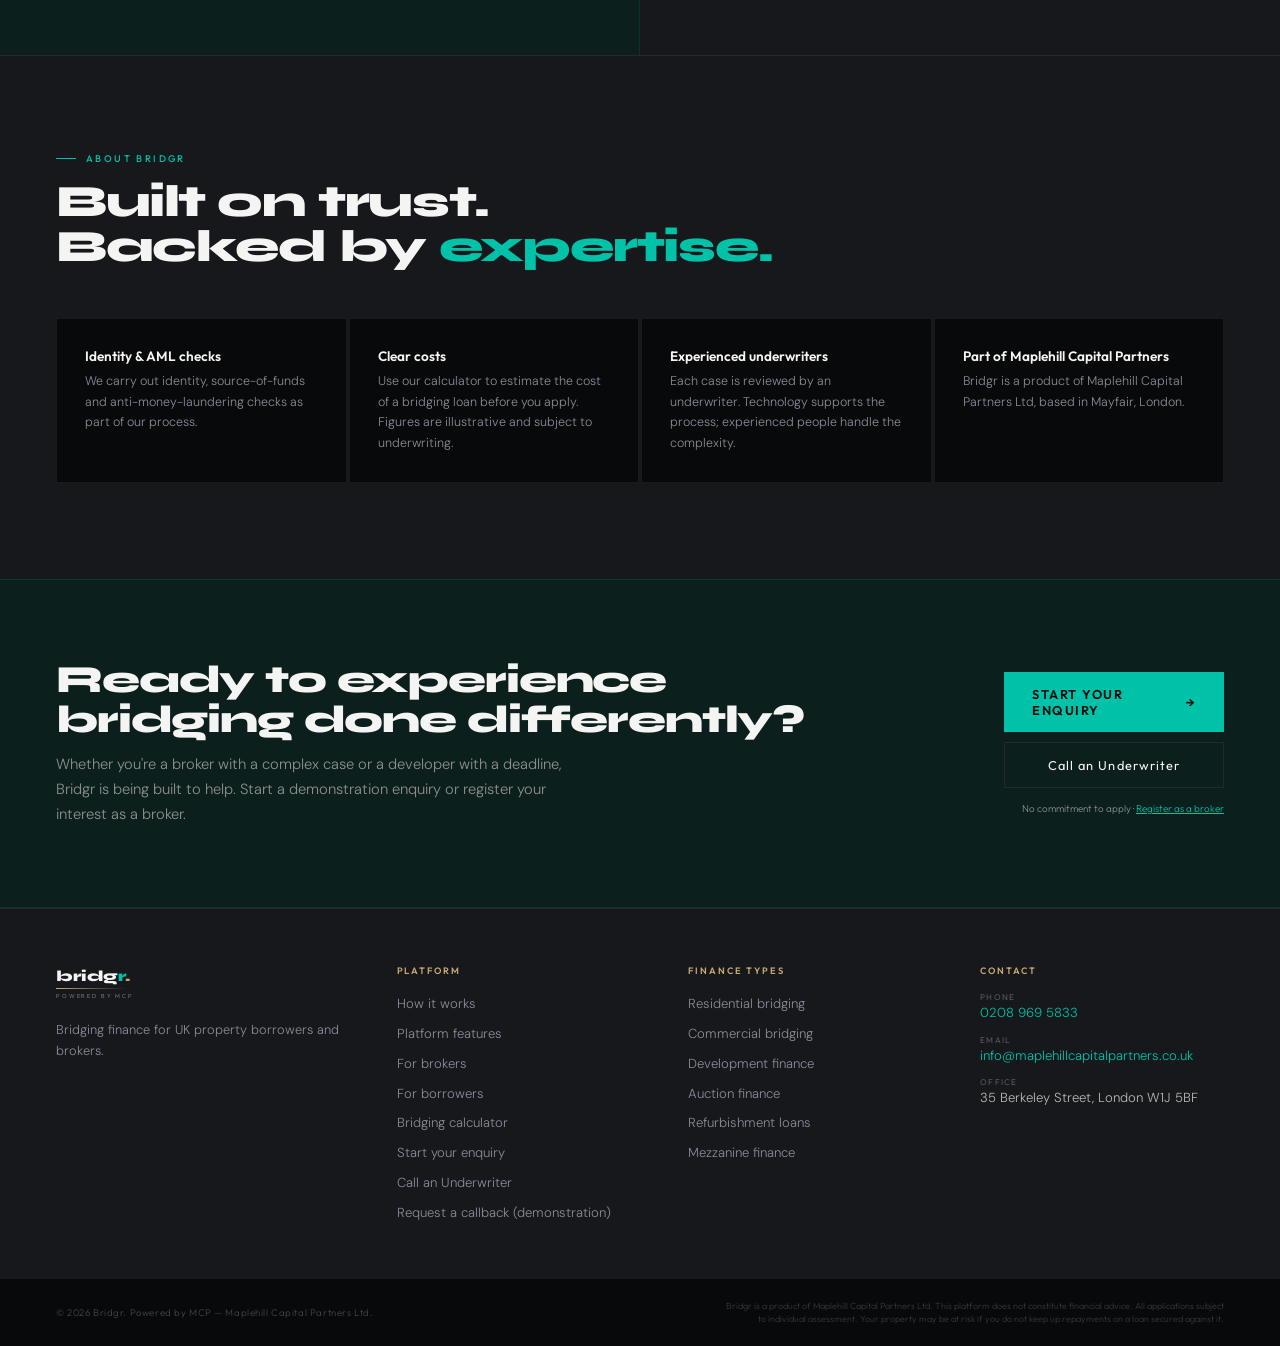
==== commit 081d1ca5: "BR-005: add underwriter phone access, callback and Bridgr Assistant demo Co-Authored-By: Claude Sonn" ====
--- a/index.html
+++ b/index.html
@@ -218,6 +218,7 @@
 }
 @media (prefers-reduced-motion:reduce){*,*::before,*::after{animation-duration:0.01ms!important;animation-iteration-count:1!important;transition-duration:0.01ms!important;scroll-behavior:auto!important}}
 </style>
+<link rel="stylesheet" href="concierge.css">
 </head>
 <body>
 
@@ -236,6 +237,7 @@
     <li><a href="#borrowers">Borrowers</a></li>
   </ul>
   <div class="nav-actions">
+    <a href="contact.html" class="nav-uw" data-uw>Call an Underwriter</a>
     <a href="apply.html" class="nav-primary">Start your enquiry</a>
   </div>
 </nav>
@@ -245,12 +247,13 @@
   <div class="hero-grid"></div>
   <div class="hero-left">
     <div class="hero-badge"><span class="badge-dot"></span>UK Bridging Finance — in development</div>
-    <h1 class="hero-h1">Bridging finance.<br><span class="teal">Faster.</span><br><span class="gold">Smarter.</span></h1>
-    <p class="hero-sub">Bridgr is a UK bridging finance service for borrowers and brokers, currently in development. The application and broker pages are demonstrations: nothing is submitted or stored yet.</p>
+    <h1 class="hero-h1">Bridging finance,<br><span class="teal">made simple.</span></h1>
+    <p class="hero-sub">Get started online in minutes. Speak to a real expert whenever you want.<br><span style="font-size:0.82rem">Bridgr is currently in development: the enquiry and broker pages are demonstrations, and nothing is submitted or stored yet.</span></p>
     <div class="hero-ctas">
       <a href="apply.html" class="cta-p">Start your enquiry</a>
-      <a href="#how" class="cta-s">See how it works</a>
+      <a href="contact.html" class="cta-s" data-uw>Call an Underwriter</a>
     </div>
+    <p class="bx-sub" style="margin-top:-1.5rem;margin-bottom:1.5rem">Speak directly to a bridging finance specialist: <a href="tel:+442089695833" data-phone-link style="color:var(--teal)">0208 969 5833</a></p>
   </div>
   <div class="hero-right">
     <div class="app-preview">
@@ -324,8 +327,8 @@
 <section class="features" id="platform">
   <div class="reveal"><div class="eyebrow">The platform</div><h2 class="section-title">Built for<br>bridging finance.</h2></div>
   <div class="features-grid">
-    <div class="feat-card reveal"><div class="feat-icon"><svg width="20" height="20" viewBox="0 0 20 20" fill="none"><path d="M12 2L4 11h7l-3 7 8-9h-7l3-7z" stroke="#00C2A8" stroke-width="1.2" fill="none" stroke-linejoin="round"/></svg></div><div class="feat-title">Decision in Principle</div><div class="feat-desc">In future, submit your deal online and we will work towards an indicative Decision in Principle from suitable lenders.</div><div class="feat-tag">Planned</div></div>
-    <div class="feat-card reveal"><div class="feat-icon"><svg width="20" height="20" viewBox="0 0 20 20" fill="none"><circle cx="10" cy="10" r="7.5" stroke="#00C2A8" stroke-width="1.2" fill="none"/><circle cx="10" cy="10" r="4.5" stroke="#00C2A8" stroke-width="1.2" fill="none" opacity="0.5"/><circle cx="10" cy="10" r="1.5" fill="#00C2A8"/></svg></div><div class="feat-title">Lender matching</div><div class="feat-desc">We consider LTV, property type, borrower profile and geography when identifying lenders whose criteria may suit your case.</div><div class="feat-tag">Specialist lenders</div></div>
+    <div class="feat-card reveal"><div class="feat-icon"><svg width="20" height="20" viewBox="0 0 20 20" fill="none"><path d="M12 2L4 11h7l-3 7 8-9h-7l3-7z" stroke="#00C2A8" stroke-width="1.2" fill="none" stroke-linejoin="round"/></svg></div><div class="feat-title">Lender options</div><div class="feat-desc">In future, submitting a case online may help identify potentially suitable lenders. Lender decisions are separate and are made by the lender.</div><div class="feat-tag">Planned</div></div>
+    <div class="feat-card reveal"><div class="feat-icon"><svg width="20" height="20" viewBox="0 0 20 20" fill="none"><circle cx="10" cy="10" r="7.5" stroke="#00C2A8" stroke-width="1.2" fill="none"/><circle cx="10" cy="10" r="4.5" stroke="#00C2A8" stroke-width="1.2" fill="none" opacity="0.5"/><circle cx="10" cy="10" r="1.5" fill="#00C2A8"/></svg></div><div class="feat-title">How we look at your case</div><div class="feat-desc">We consider LTV, property type, borrower profile and geography when identifying lenders whose criteria may suit your case.</div><div class="feat-tag">Specialist lenders</div></div>
     <div class="feat-card reveal"><div class="feat-icon"><svg width="20" height="20" viewBox="0 0 20 20" fill="none"><rect x="4" y="9" width="12" height="9" rx="1.5" stroke="#00C2A8" stroke-width="1.2" fill="none"/><path d="M7 9V6.5a3 3 0 016 0V9" stroke="#00C2A8" stroke-width="1.2" stroke-linecap="round" fill="none"/><circle cx="10" cy="13.5" r="1.2" fill="#00C2A8"/></svg></div><div class="feat-title">Identity & AML checks</div><div class="feat-desc">Identity verification, PEP and sanctions screening and anti-money-laundering checks will apply to every live case.</div><div class="feat-tag">Planned</div></div>
     <div class="feat-card reveal"><div class="feat-icon"><svg width="20" height="20" viewBox="0 0 20 20" fill="none"><path d="M3 17h14M3 9h14M10 3L3 7h14L10 3z" stroke="#00C2A8" stroke-width="1.2" fill="none" stroke-linejoin="round"/><path d="M5 9v8M10 9v8M15 9v8" stroke="#00C2A8" stroke-width="1.2" stroke-linecap="round"/></svg></div><div class="feat-title">Source of funds</div><div class="feat-desc">We will ask for evidence of source of funds and affordability so the case can be assessed properly.</div><div class="feat-tag">Evidence required</div></div>
     <div class="feat-card ga reveal"><div class="feat-icon"><svg width="20" height="20" viewBox="0 0 20 20" fill="none"><path d="M3 17V7M8 17V4M13 17v-6M18 17v-9" stroke="#00C2A8" stroke-width="1.5" stroke-linecap="round"/></svg></div><div class="feat-title">Case updates</div><div class="feat-desc">We keep brokers and borrowers informed at each stage — underwriting, valuation, legal and drawdown.</div><div class="feat-tag">Clear communication</div></div>
@@ -340,7 +343,7 @@
     <ul class="dual-list reveal">
       <li><span class="di">✓</span>Online case submission (planned)</li>
       <li><span class="di">✓</span>Reusable borrower information (planned)</li>
-      <li><span class="di">✓</span>Decision in Principle support (planned)</li>
+      <li><span class="di">✓</span>Case support (planned)</li>
       <li><span class="di">✓</span>Commission terms agreed in writing</li>
       <li><span class="di">✓</span>Case updates (planned)</li>
       <li><span class="di">✓</span>Direct access to the MCP underwriting team</li>
@@ -381,8 +384,8 @@
   </div>
   <div class="cta-band-actions">
     <a href="apply.html" class="cta-p" style="width:220px;justify-content:center">Start your enquiry</a>
-    <a href="brokers.html" class="cta-s" style="width:220px;text-align:center">Register as broker</a>
-    <div style="font-family:'Outfit',sans-serif;font-size:0.62rem;color:var(--steel);text-align:center;margin-top:4px">No commitment to apply</div>
+    <a href="contact.html" class="cta-s" style="width:220px;text-align:center" data-uw>Call an Underwriter</a>
+    <div style="font-family:'Outfit',sans-serif;font-size:0.62rem;color:var(--steel);text-align:center;margin-top:4px">No commitment to apply · <a href="brokers.html" style="color:var(--teal)">Register as a broker</a></div>
   </div>
 </div>
 
@@ -404,6 +407,8 @@
       <li><a href="#borrowers">For borrowers</a></li>
       <li><a href="calculator.html">Bridging calculator</a></li>
       <li><a href="apply.html">Start your enquiry</a></li>
+      <li><a href="contact.html" data-uw>Call an Underwriter</a></li>
+      <li><a href="contact.html" data-callback>Request a callback (demonstration)</a></li>
     </ul>
   </div>
   <div>
@@ -419,7 +424,7 @@
   </div>
   <div>
     <div class="footer-col-title">Contact</div>
-    <div class="fci"><span class="fcl">Phone</span><span class="fcv"><a href="tel:+442089695833">0208 969 5833</a></span></div>
+    <div class="fci"><span class="fcl">Phone</span><span class="fcv"><a href="tel:+442089695833" data-phone-link>0208 969 5833</a></span></div>
     <div class="fci"><span class="fcl">Email</span><span class="fcv"><a href="mailto:info@maplehillcapitalpartners.co.uk">info@maplehillcapitalpartners.co.uk</a></span></div>
     <div class="fci"><span class="fcl">Office</span><span class="fcv">35 Berkeley Street, London W1J 5BF</span></div>
   </div>
@@ -439,5 +444,6 @@
 const obs=new IntersectionObserver(entries=>{entries.forEach(e=>{if(e.isIntersecting){e.target.classList.add('visible');obs.unobserve(e.target)}})},{threshold:0.12});
 document.querySelectorAll('.reveal').forEach(el=>obs.observe(el));
 </script>
+<script src="concierge.js" defer></script>
 </body>
 </html>
--- a/concierge.css
+++ b/concierge.css
@@ -0,0 +1,61 @@
+/* Bridgr human-contact dialog and demonstration assistant (BR-005). Prefixed bx- to avoid page clashes. */
+.nav-uw{display:none;font-family:'Outfit',sans-serif;font-size:0.72rem;font-weight:500;letter-spacing:0.08em;color:var(--chalk,#F4F4F2);border:0.5px solid var(--teal,#00C2A8);padding:8px 16px;text-decoration:none;white-space:nowrap}
+.nav-uw:hover{background:rgba(0,194,168,0.1)}
+@media (min-width:901px){.nav-uw{display:inline-block}}
+.bx-textlink{font-family:'Outfit',sans-serif;font-size:0.8rem;color:var(--teal,#00C2A8);text-decoration:underline;text-underline-offset:3px;background:none;border:0;padding:0;cursor:pointer}
+.bx-sub{font-family:'Outfit',sans-serif;font-size:0.72rem;color:var(--steel,#8A8F98);margin-top:6px;line-height:1.5}
+.bx-phone{font-family:'Outfit',sans-serif;font-size:0.85rem;color:var(--chalk,#F4F4F2);border:1px dashed var(--gold,#C9A96E);border-radius:6px;padding:0.7rem 0.9rem;display:inline-block}
+.bx-phone[href]{border-style:solid;border-color:var(--teal,#00C2A8);text-decoration:none;font-weight:600}
+
+/* dialog */
+dialog.bx-dialog{border:1px solid var(--border,#2a2a30);border-radius:10px;background:var(--carbon,#111216);color:var(--chalk,#F4F4F2);padding:0;width:min(440px,calc(100vw - 24px));max-height:calc(100vh - 24px);font-family:'Outfit',sans-serif}
+dialog.bx-dialog::backdrop{background:rgba(0,0,0,0.65)}
+.bx-d-in{padding:1.4rem 1.4rem 1.2rem;overflow-y:auto;max-height:calc(100vh - 24px)}
+.bx-d-head{display:flex;justify-content:space-between;align-items:flex-start;gap:12px;margin-bottom:0.9rem}
+.bx-d-title{font-family:'Syne',sans-serif;font-weight:800;font-size:1.25rem;letter-spacing:-0.02em;margin:0}
+.bx-x{background:none;border:1px solid var(--border,#2a2a30);color:var(--chalk,#F4F4F2);border-radius:6px;width:44px;height:44px;font-size:1.2rem;cursor:pointer;flex-shrink:0}
+.bx-demo{display:flex;gap:8px;align-items:flex-start;border:1px solid var(--gold,#C9A96E);border-radius:6px;background:rgba(201,169,110,0.08);padding:0.6rem 0.8rem;font-size:0.74rem;line-height:1.5;margin-bottom:1rem}
+.bx-demo strong{color:var(--gold,#C9A96E);letter-spacing:0.08em;text-transform:uppercase;font-size:0.66rem;white-space:nowrap}
+.bx-d-text{font-size:0.88rem;color:var(--steel,#8A8F98);line-height:1.6;margin:0 0 1rem}
+.bx-btn{display:inline-flex;align-items:center;justify-content:center;font-family:'Outfit',sans-serif;font-size:0.78rem;font-weight:600;letter-spacing:0.08em;text-transform:uppercase;text-decoration:none;border-radius:4px;padding:0 18px;min-height:44px;cursor:pointer;border:1px solid var(--teal,#00C2A8);background:var(--teal,#00C2A8);color:var(--void,#050507)}
+.bx-btn.sec{background:transparent;color:var(--chalk,#F4F4F2);border-color:var(--graphite,#3a3a42)}
+.bx-btn.sec:hover{border-color:var(--steel,#8A8F98)}
+.bx-row{display:flex;flex-wrap:wrap;gap:10px;margin-top:1rem}
+.bx-field{margin-bottom:0.9rem}
+.bx-field label{display:block;font-size:0.68rem;letter-spacing:0.12em;text-transform:uppercase;color:var(--steel,#8A8F98);margin-bottom:5px}
+.bx-field input,.bx-field select,.bx-field textarea{width:100%;box-sizing:border-box;min-height:44px;background:var(--void,#050507);border:1px solid var(--border,#2a2a30);border-radius:6px;color:var(--chalk,#F4F4F2);font-family:'Outfit',sans-serif;font-size:16px;padding:10px 12px}
+.bx-field textarea{min-height:84px;resize:vertical}
+.bx-field input:focus,.bx-field select:focus,.bx-field textarea:focus,.bx-btn:focus-visible,.bx-x:focus-visible,.bx-chip:focus-visible,.bx-launch:focus-visible{outline:2px solid var(--teal,#00C2A8);outline-offset:2px}
+.bx-err{color:#ff8a80;font-size:0.72rem;margin-top:4px}
+.bx-count{font-size:0.66rem;color:var(--steel,#8A8F98);text-align:right;margin-top:3px}
+.bx-result{border:1px solid var(--gold,#C9A96E);border-radius:6px;padding:0.8rem 1rem;font-size:0.88rem;line-height:1.6;margin-top:1rem}
+.bx-result strong{color:var(--gold,#C9A96E)}
+@media (max-width:520px){dialog.bx-dialog{margin:auto auto 0;width:100vw;max-width:100vw;border-radius:12px 12px 0 0;max-height:92vh}.bx-d-in{max-height:92vh}.bx-btn{width:100%}}
+
+/* assistant */
+.bx-launch{position:fixed;right:16px;bottom:16px;z-index:90;display:flex;align-items:center;gap:8px;min-height:44px;padding:0 16px;border-radius:999px;background:var(--carbon,#111216);color:var(--chalk,#F4F4F2);border:1px solid var(--teal,#00C2A8);font-family:'Outfit',sans-serif;font-size:0.78rem;font-weight:500;cursor:pointer;box-shadow:0 4px 18px rgba(0,0,0,0.45)}
+.bx-launch:hover{background:#16181d}
+.bx-panel{position:fixed;right:16px;bottom:16px;z-index:95;width:min(380px,calc(100vw - 32px));height:min(560px,calc(100vh - 32px));display:none;flex-direction:column;background:var(--carbon,#111216);border:1px solid var(--border,#2a2a30);border-radius:10px;box-shadow:0 10px 40px rgba(0,0,0,0.6);font-family:'Outfit',sans-serif;color:var(--chalk,#F4F4F2)}
+.bx-panel.open{display:flex}
+.bx-p-head{display:flex;justify-content:space-between;align-items:center;gap:8px;padding:0.8rem 1rem;border-bottom:1px solid var(--border,#2a2a30)}
+.bx-p-title{font-family:'Syne',sans-serif;font-weight:800;font-size:0.95rem}
+.bx-p-badge{font-size:0.58rem;letter-spacing:0.12em;text-transform:uppercase;color:var(--gold,#C9A96E);border:1px solid var(--gold,#C9A96E);border-radius:3px;padding:2px 6px;margin-left:8px;white-space:nowrap}
+.bx-p-note{font-size:0.7rem;line-height:1.5;color:var(--steel,#8A8F98);padding:0.6rem 1rem;border-bottom:1px solid var(--border,#2a2a30)}
+.bx-msgs{flex:1;overflow-y:auto;padding:0.8rem 1rem;display:flex;flex-direction:column;gap:10px}
+.bx-m{max-width:92%;font-size:0.82rem;line-height:1.55;padding:0.6rem 0.8rem;border-radius:8px;overflow-wrap:anywhere}
+.bx-m.bot{background:var(--void,#050507);border:1px solid var(--border,#2a2a30);align-self:flex-start}
+.bx-m.me{background:rgba(0,194,168,0.14);align-self:flex-end}
+.bx-chips{display:flex;flex-wrap:wrap;gap:6px;margin-top:6px}
+.bx-chip{font-family:'Outfit',sans-serif;font-size:0.72rem;color:var(--chalk,#F4F4F2);background:transparent;border:1px solid var(--graphite,#3a3a42);border-radius:999px;padding:0 12px;min-height:36px;cursor:pointer;text-decoration:none;display:inline-flex;align-items:center}
+.bx-chip.go{border-color:var(--teal,#00C2A8);color:var(--teal,#00C2A8)}
+.bx-form{display:flex;gap:8px;padding:0.7rem 1rem;border-top:1px solid var(--border,#2a2a30)}
+.bx-form input{flex:1;min-width:0;min-height:44px;background:var(--void,#050507);border:1px solid var(--border,#2a2a30);border-radius:6px;color:var(--chalk,#F4F4F2);font-family:'Outfit',sans-serif;font-size:16px;padding:0 10px}
+.bx-form input:focus{outline:2px solid var(--teal,#00C2A8);outline-offset:1px}
+.bx-form .bx-btn{width:auto;padding:0 14px}
+.bx-hint{font-size:0.62rem;color:var(--steel,#8A8F98);padding:0 1rem 0.6rem}
+@media (max-width:520px){.bx-launch{right:12px;bottom:12px;padding:0 14px}.bx-panel{right:0;bottom:0;width:100vw;height:80vh;height:80dvh;border-radius:12px 12px 0 0}}
+@media (prefers-reduced-motion:no-preference){.bx-panel.open{animation:bxIn .18s ease-out}@keyframes bxIn{from{opacity:0;transform:translateY(8px)}to{opacity:1;transform:none}}}
+
+/* footer link rows (brokers, contact) wrap rather than overflow on narrow screens */
+.footer-links-row{flex-wrap:wrap;row-gap:0.5rem}
+@media (max-width:480px){.footer-links-row{gap:0.5rem 1.25rem}}
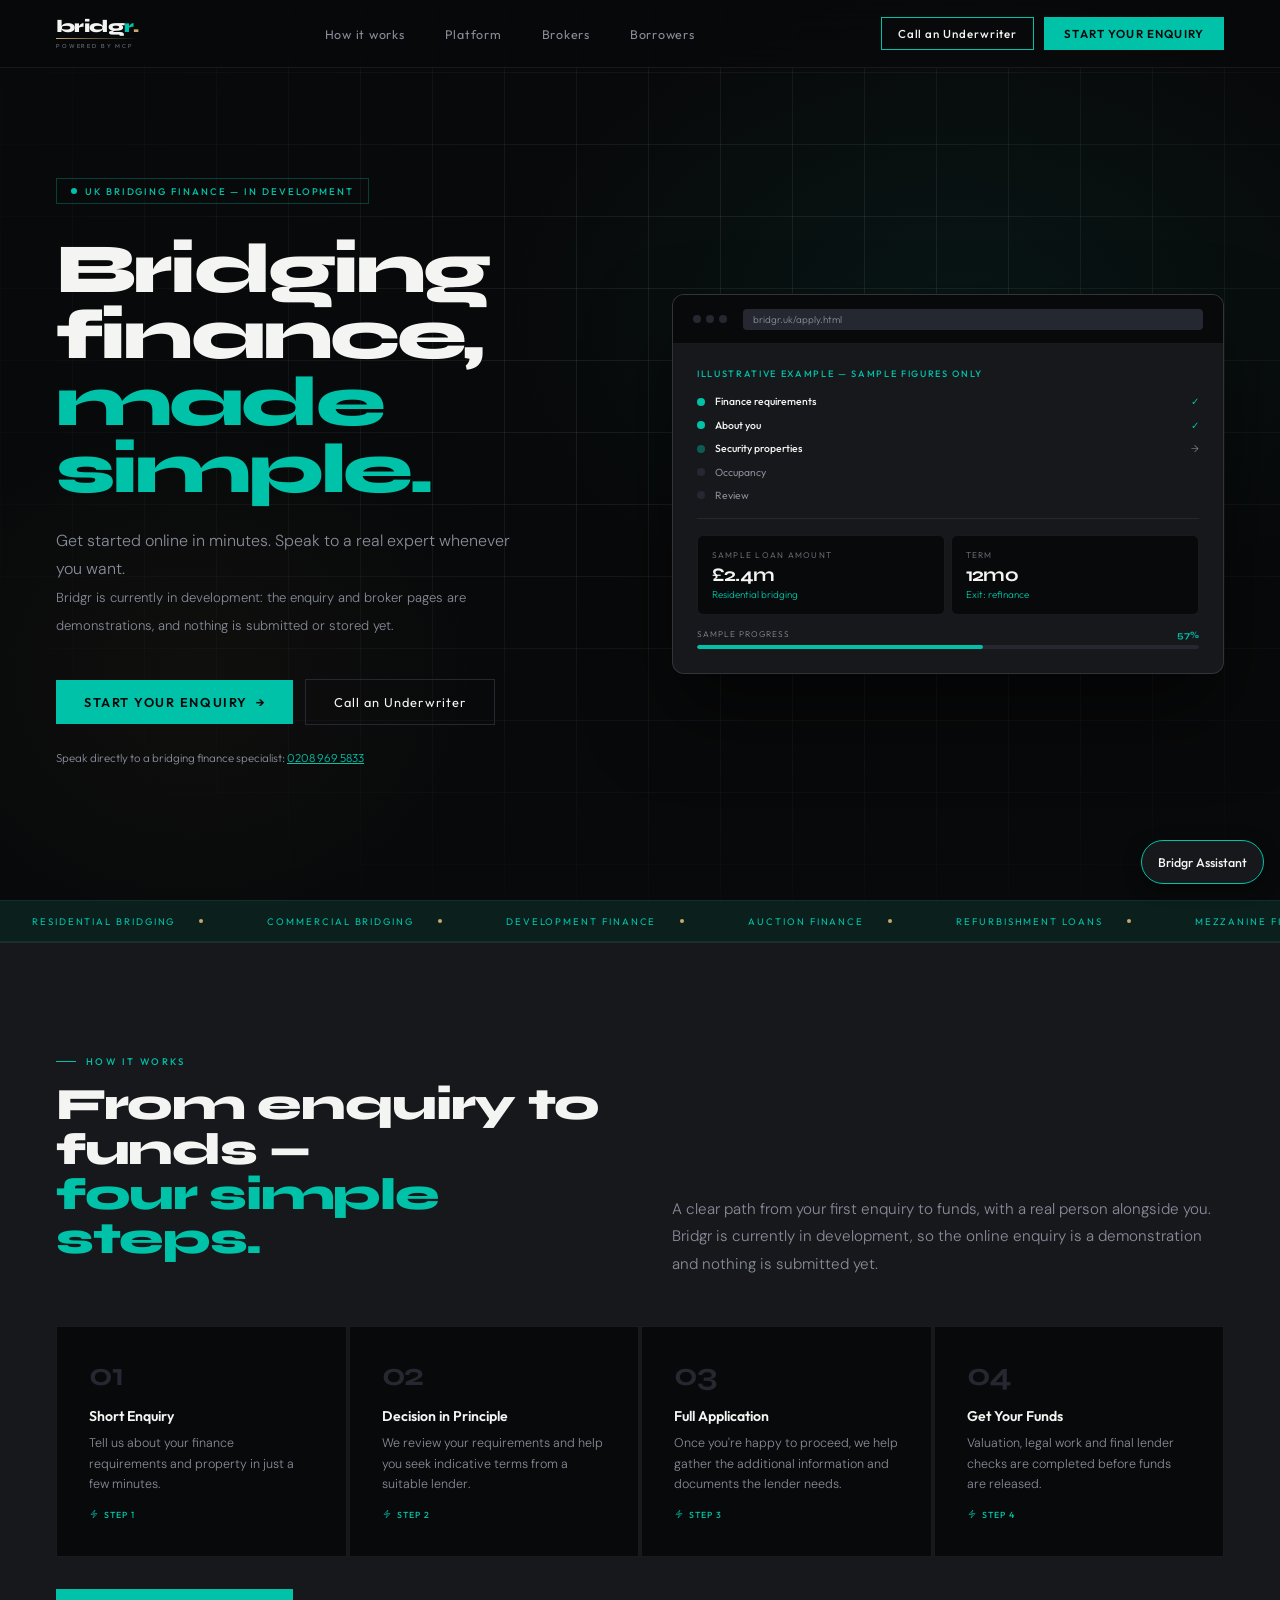
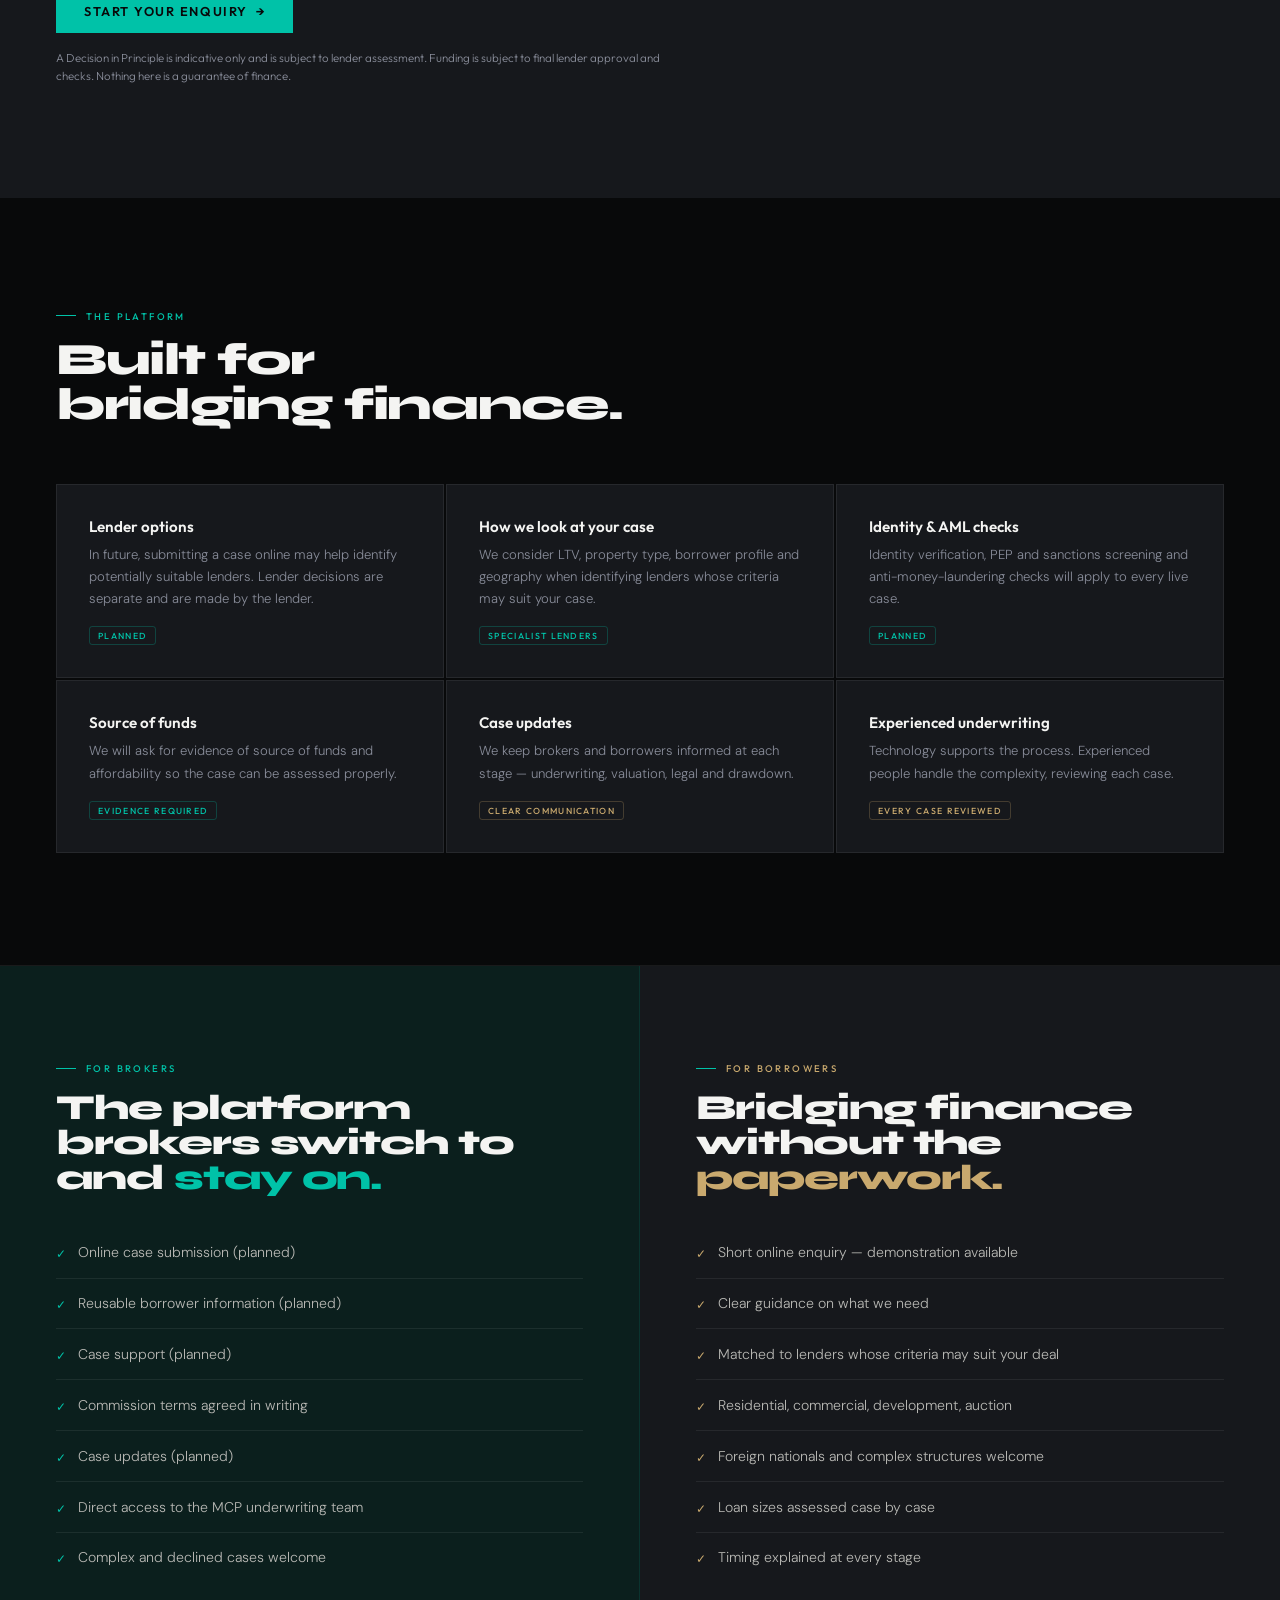
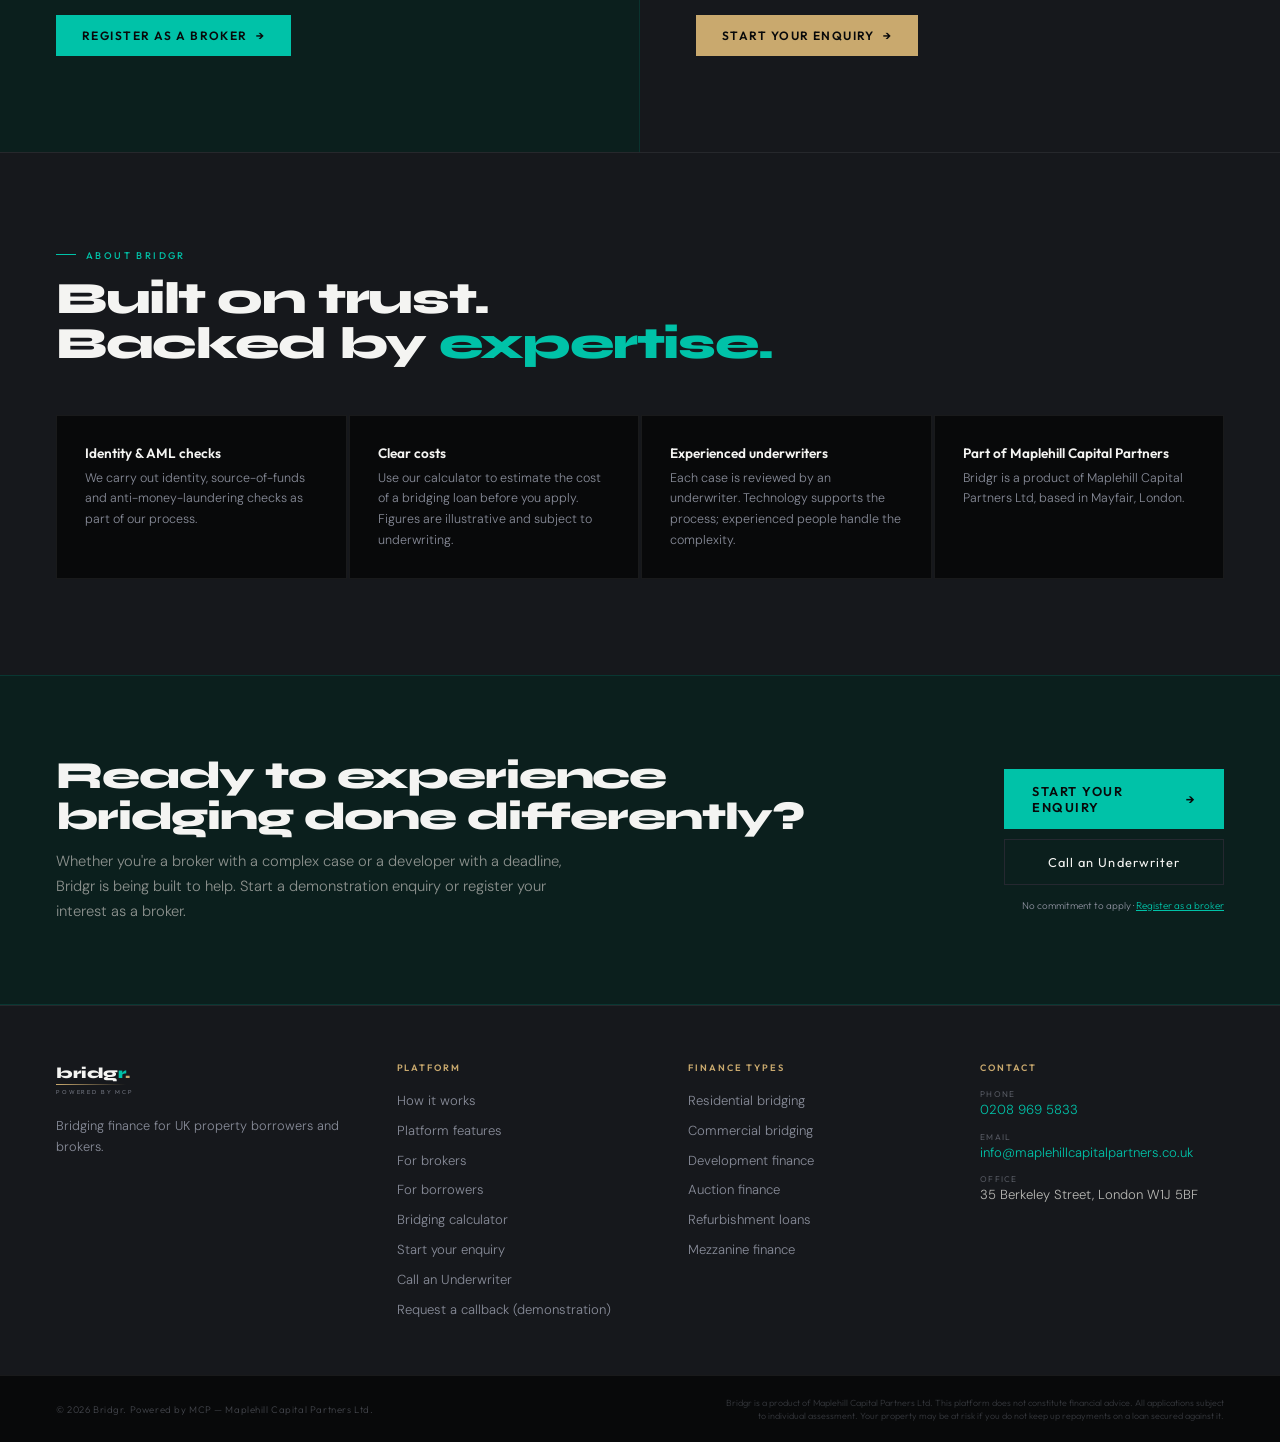
==== commit dc04bd16: "BR-006: replace homepage how-it-works with four-step enquiry-to-funds section Co-Authored-By: Claude" ====
--- a/index.html
+++ b/index.html
@@ -106,10 +106,9 @@
 /* HOW */
 .how{padding:7rem 3.5rem;background:var(--carbon);border-top:1px solid var(--border)}
 .how-header{display:grid;grid-template-columns:1fr 1fr;gap:4rem;align-items:end;margin-bottom:3rem}
-.how-tabs{display:flex;gap:2px;background:var(--graphite);padding:3px;border-radius:6px;width:fit-content;margin-bottom:2.5rem}
-.how-tab{font-family:'Outfit',sans-serif;font-size:0.72rem;font-weight:500;letter-spacing:0.06em;padding:8px 20px;border-radius:4px;border:none;cursor:pointer;transition:background 0.2s,color 0.2s;color:var(--steel);background:transparent}
-.how-tab.active{background:var(--teal);color:var(--void)}
 .how-track{display:none}.how-track.active{display:grid;grid-template-columns:repeat(4,1fr);gap:2px}
+.how-cta{display:flex;flex-direction:column;align-items:flex-start;gap:1rem;margin-top:2rem}
+.how-note{font-family:'Outfit',sans-serif;font-size:0.72rem;font-weight:300;color:var(--steel);line-height:1.6;max-width:640px;margin:0}
 .how-step{background:var(--void);border:1px solid var(--border);padding:2rem;position:relative;transition:border-color 0.3s}
 .how-step:hover{border-color:rgba(0,194,168,0.25)}
 .how-step:not(:last-child)::after{content:'→';position:absolute;right:-14px;top:50%;transform:translateY(-50%);color:var(--graphite);font-size:14px;z-index:1}
@@ -303,24 +302,18 @@
 
 <section class="how" id="how">
   <div class="how-header">
-    <div class="reveal"><div class="eyebrow">How it works</div><h2 class="section-title">From application<br>to <span class="teal">drawdown.</span></h2></div>
-    <p class="section-body reveal">How Bridgr is designed to work, from application to drawdown. Broker accounts and online submission are not yet live.</p>
-  </div>
-  <div class="how-tabs">
-    <button class="how-tab active" onclick="switchTab('bk',this)">For brokers</button>
-    <button class="how-tab" onclick="switchTab('bw',this)">For borrowers</button>
-  </div>
-  <div class="how-track active" id="track-bk">
-    <div class="how-step reveal"><div class="how-num">01</div><div class="how-icon"><svg width="20" height="20" viewBox="0 0 20 20" fill="none"><circle cx="8" cy="9" r="4.5" stroke="#00C2A8" stroke-width="1.2" fill="none"/><path d="M11.5 12.5L16 17M13 15l2 2" stroke="#00C2A8" stroke-width="1.2" stroke-linecap="round"/></svg></div><div class="how-title">Create broker account</div><div class="how-desc">Register your interest as a broker. Broker accounts are not yet live.</div><div class="how-time">Step 1</div></div>
-    <div class="how-step reveal"><div class="how-num">02</div><div class="how-icon"><svg width="20" height="20" viewBox="0 0 20 20" fill="none"><rect x="4" y="2" width="12" height="16" rx="1.5" stroke="#00C2A8" stroke-width="1.2" fill="none"/><path d="M7 7h6M7 10h6M7 13h4" stroke="#00C2A8" stroke-width="1.2" stroke-linecap="round"/></svg></div><div class="how-title">Submit a case</div><div class="how-desc">In future, submit cases online on behalf of your clients.</div><div class="how-time">Step 2</div></div>
-    <div class="how-step reveal"><div class="how-num">03</div><div class="how-icon"><svg width="20" height="20" viewBox="0 0 20 20" fill="none"><path d="M12 2L4 11h7l-3 7 8-9h-7l3-7z" stroke="#00C2A8" stroke-width="1.2" fill="none" stroke-linejoin="round"/></svg></div><div class="how-title">Lender matching</div><div class="how-desc">Our team reviews the case and identifies lenders whose criteria may suit it.</div><div class="how-time">Step 3</div></div>
-    <div class="how-step reveal"><div class="how-num">04</div><div class="how-icon"><svg width="20" height="20" viewBox="0 0 20 20" fill="none"><circle cx="10" cy="10" r="7.5" stroke="#00C2A8" stroke-width="1.2" fill="none"/><path d="M6.5 10l2.5 2.5 4.5-5" stroke="#00C2A8" stroke-width="1.2" stroke-linecap="round" stroke-linejoin="round"/></svg></div><div class="how-title">Track to completion</div><div class="how-desc">We keep you informed through underwriting, valuation, legal work and drawdown.</div><div class="how-time">Step 4</div></div>
-  </div>
-  <div class="how-track" id="track-bw">
-    <div class="how-step"><div class="how-num">01</div><div class="how-icon"><svg width="20" height="20" viewBox="0 0 20 20" fill="none"><rect x="5.5" y="2" width="9" height="16" rx="2" stroke="#00C2A8" stroke-width="1.2" fill="none"/><circle cx="10" cy="15.5" r="0.75" fill="#00C2A8"/></svg></div><div class="how-title">Short online enquiry (demonstration)</div><div class="how-desc">Tell us about your deal — loan type, amount, property and exit strategy. The live service will be fully online, with no branch visits.</div><div class="how-time">Step 1</div></div>
-    <div class="how-step"><div class="how-num">02</div><div class="how-icon"><svg width="20" height="20" viewBox="0 0 20 20" fill="none"><rect x="4" y="9" width="12" height="9" rx="1.5" stroke="#00C2A8" stroke-width="1.2" fill="none"/><path d="M7 9V6.5a3 3 0 016 0V9" stroke="#00C2A8" stroke-width="1.2" stroke-linecap="round" fill="none"/><circle cx="10" cy="13.5" r="1.2" fill="#00C2A8"/></svg></div><div class="how-title">Verify your identity</div><div class="how-desc">Identity and anti-money-laundering checks will apply to every live case.</div><div class="how-time">Step 2</div></div>
-    <div class="how-step"><div class="how-num">03</div><div class="how-icon"><svg width="20" height="20" viewBox="0 0 20 20" fill="none"><circle cx="10" cy="10" r="7.5" stroke="#00C2A8" stroke-width="1.2" fill="none"/><circle cx="10" cy="10" r="4.5" stroke="#00C2A8" stroke-width="1.2" fill="none" opacity="0.5"/><circle cx="10" cy="10" r="1.5" fill="#00C2A8"/></svg></div><div class="how-title">Discuss lender options</div><div class="how-desc">We identify lenders whose criteria may suit your deal and talk you through the options. You choose who to proceed with.</div><div class="how-time">Step 3</div></div>
-    <div class="how-step"><div class="how-num">04</div><div class="how-icon"><svg width="20" height="20" viewBox="0 0 20 20" fill="none"><rect x="2" y="5" width="16" height="10" rx="1.5" stroke="#00C2A8" stroke-width="1.2" fill="none"/><path d="M8 10c0-1.1.9-2 2-2s2 .9 2 2-.9 2-2 2" stroke="#00C2A8" stroke-width="1.2" fill="none"/><path d="M6 10h3" stroke="#00C2A8" stroke-width="1.2" stroke-linecap="round"/></svg></div><div class="how-title">Complete and draw down</div><div class="how-desc">Our team supports you from formal offer through to drawdown. Timing depends on the lender and the case.</div><div class="how-time">Step 4</div></div>
+    <div class="reveal"><div class="eyebrow">How it works</div><h2 class="section-title">From enquiry to funds —<br><span class="teal">four simple steps.</span></h2></div>
+    <p class="section-body reveal">A clear path from your first enquiry to funds, with a real person alongside you. Bridgr is currently in development, so the online enquiry is a demonstration and nothing is submitted yet.</p>
+  </div>
+  <div class="how-track active" id="track-main">
+    <div class="how-step reveal"><div class="how-num">01</div><div class="how-title">Short Enquiry</div><div class="how-desc">Tell us about your finance requirements and property in just a few minutes.</div><div class="how-time">Step 1</div></div>
+    <div class="how-step reveal"><div class="how-num">02</div><div class="how-title">Decision in Principle</div><div class="how-desc">We review your requirements and help you seek indicative terms from a suitable lender.</div><div class="how-time">Step 2</div></div>
+    <div class="how-step reveal"><div class="how-num">03</div><div class="how-title">Full Application</div><div class="how-desc">Once you're happy to proceed, we help gather the additional information and documents the lender needs.</div><div class="how-time">Step 3</div></div>
+    <div class="how-step reveal"><div class="how-num">04</div><div class="how-title">Get Your Funds</div><div class="how-desc">Valuation, legal work and final lender checks are completed before funds are released.</div><div class="how-time">Step 4</div></div>
+  </div>
+  <div class="how-cta reveal">
+    <a href="apply.html" class="cta-p">Start your enquiry</a>
+    <p class="how-note">A Decision in Principle is indicative only and is subject to lender assessment. Funding is subject to final lender approval and checks. Nothing here is a guarantee of finance.</p>
   </div>
 </section>
 
@@ -435,12 +428,6 @@
 </div>
 
 <script>
-function switchTab(track,btn){
-  document.querySelectorAll('.how-tab').forEach(t=>t.classList.remove('active'));
-  document.querySelectorAll('.how-track').forEach(t=>t.classList.remove('active'));
-  btn.classList.add('active');
-  document.getElementById('track-'+track).classList.add('active');
-}
 const obs=new IntersectionObserver(entries=>{entries.forEach(e=>{if(e.isIntersecting){e.target.classList.add('visible');obs.unobserve(e.target)}})},{threshold:0.12});
 document.querySelectorAll('.reveal').forEach(el=>obs.observe(el));
 </script>
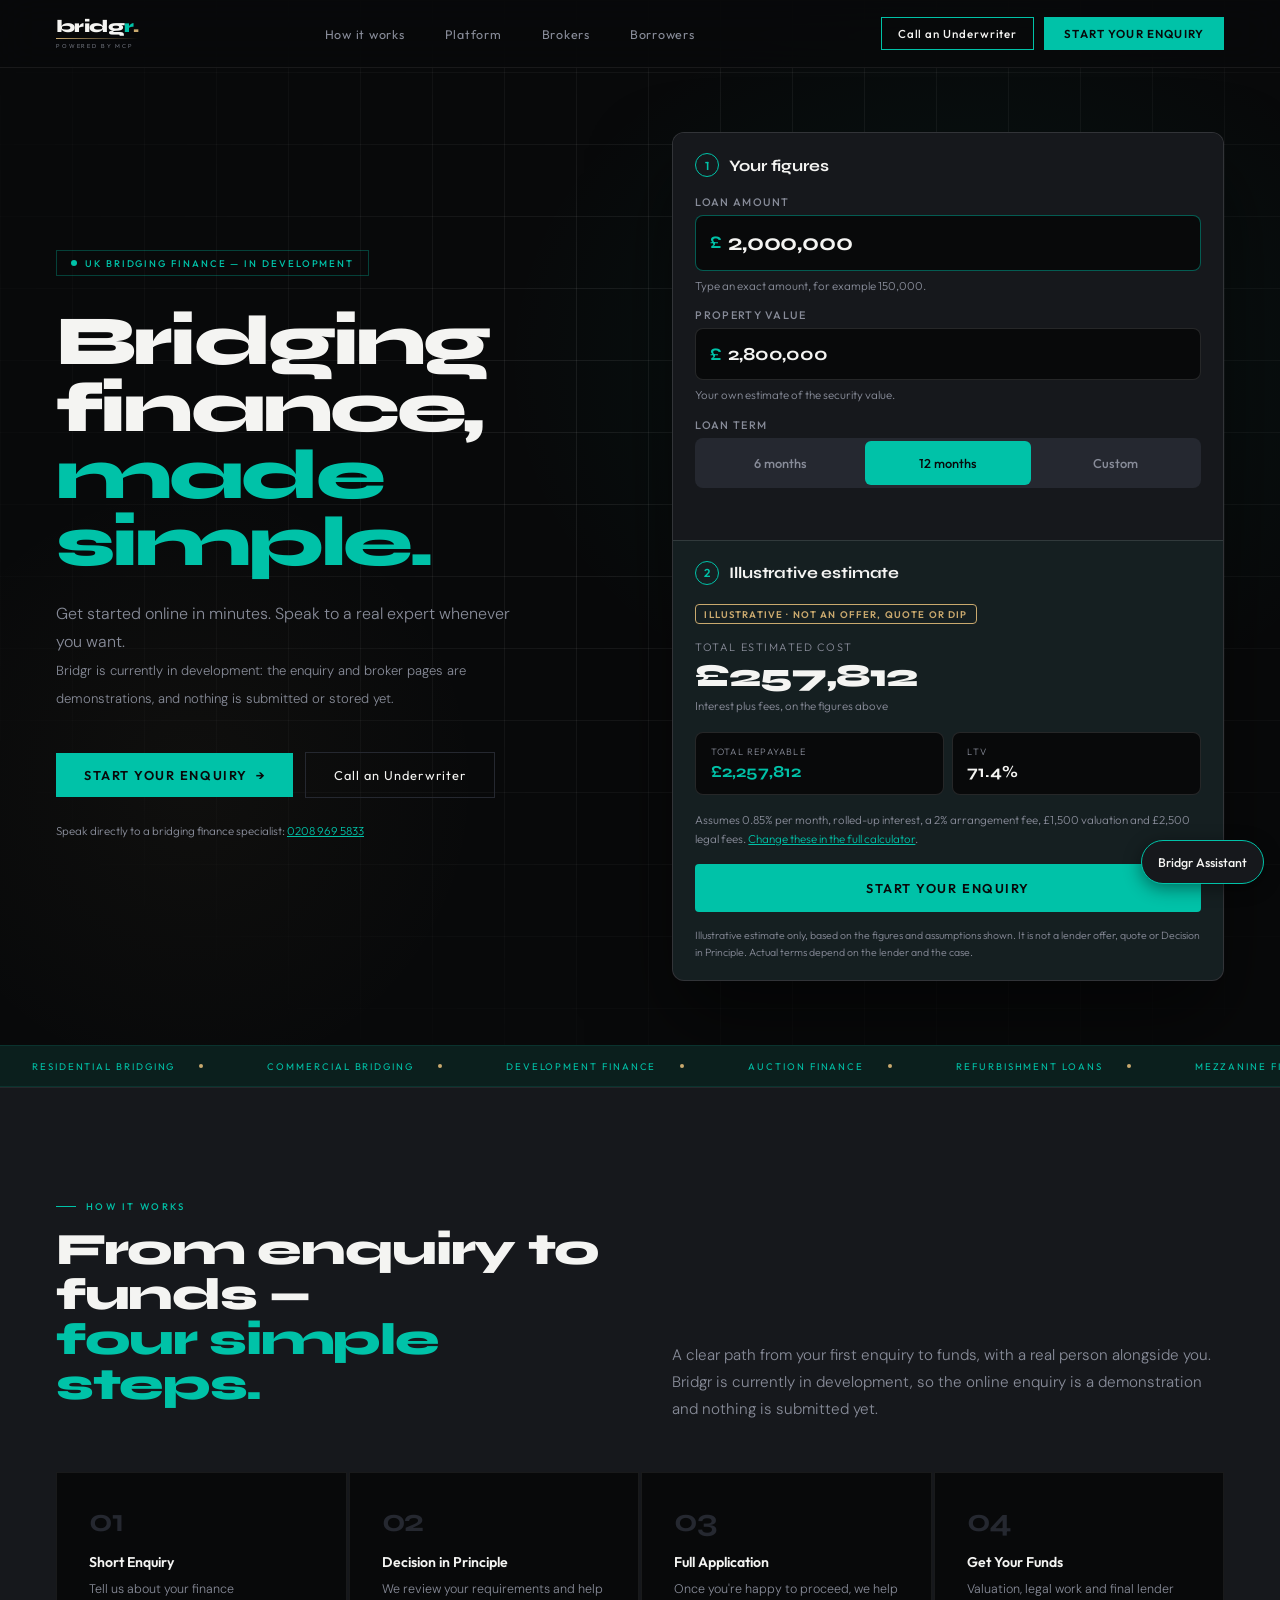
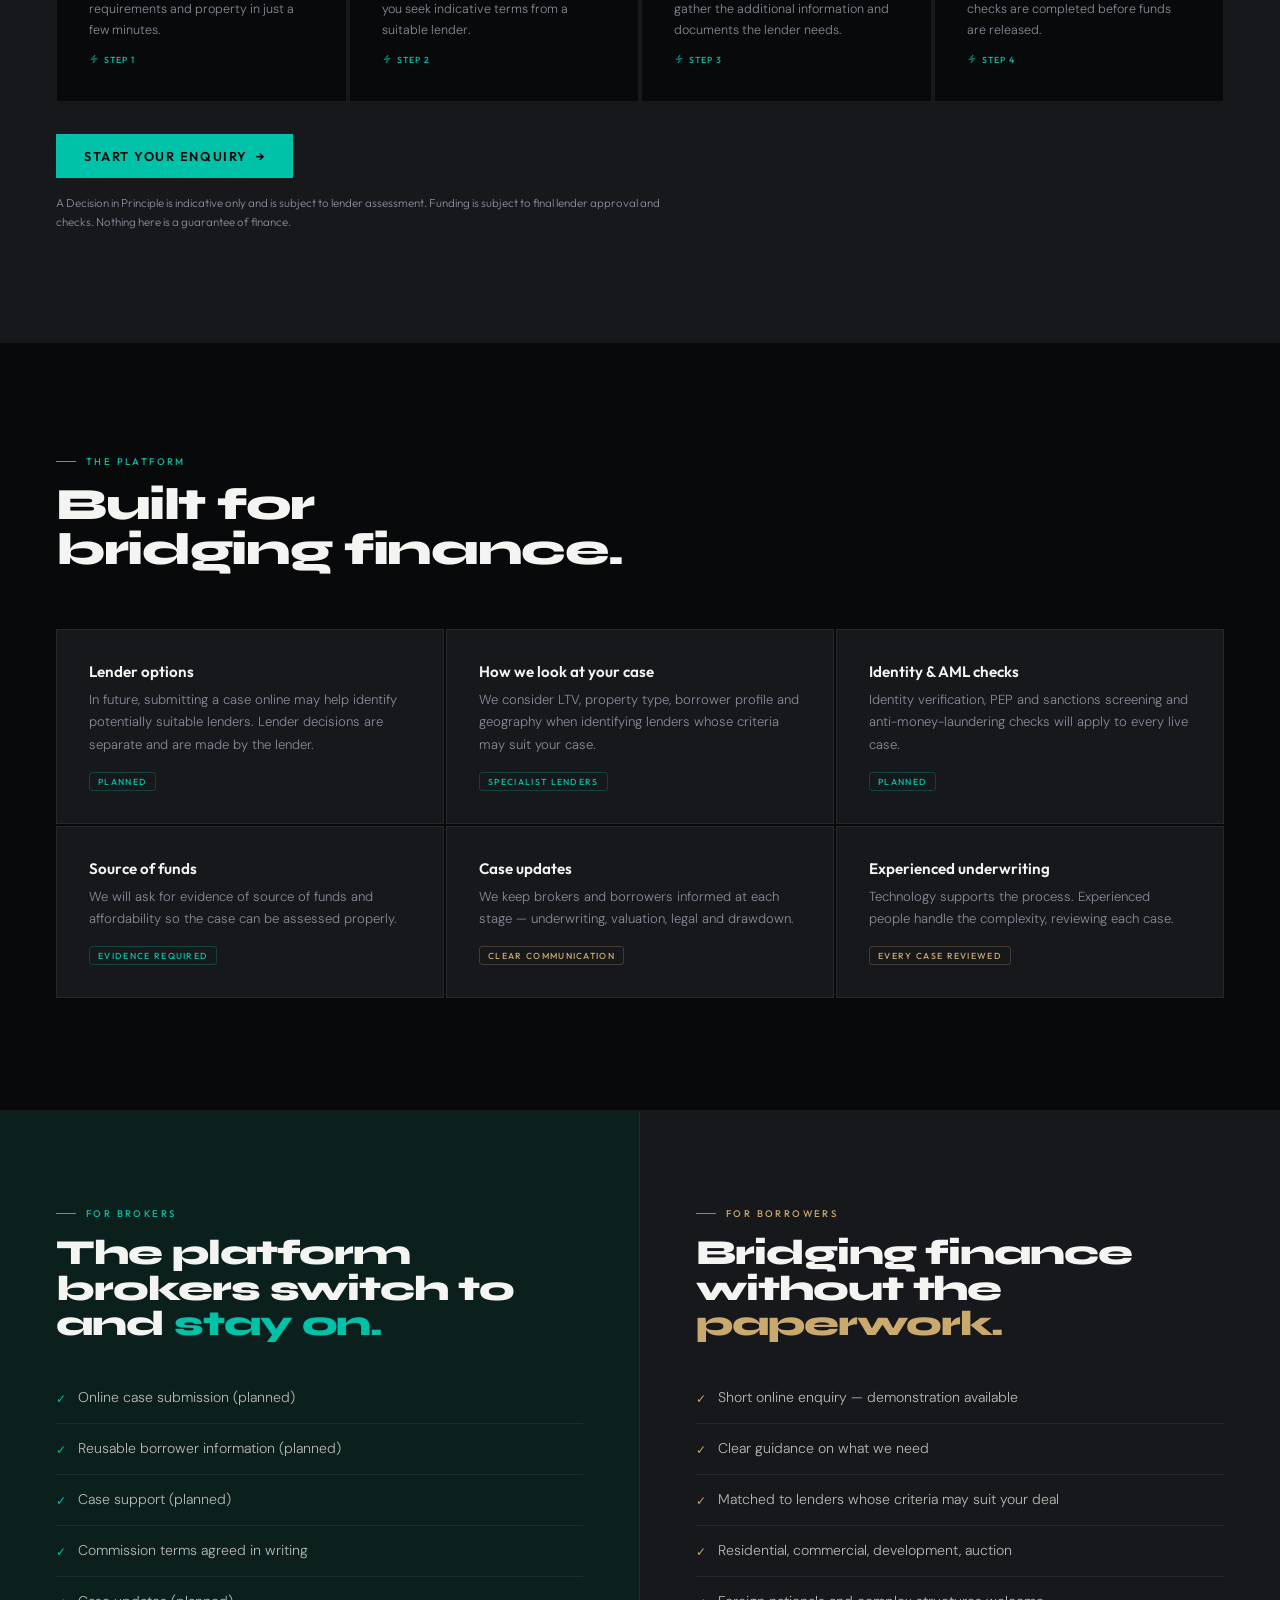
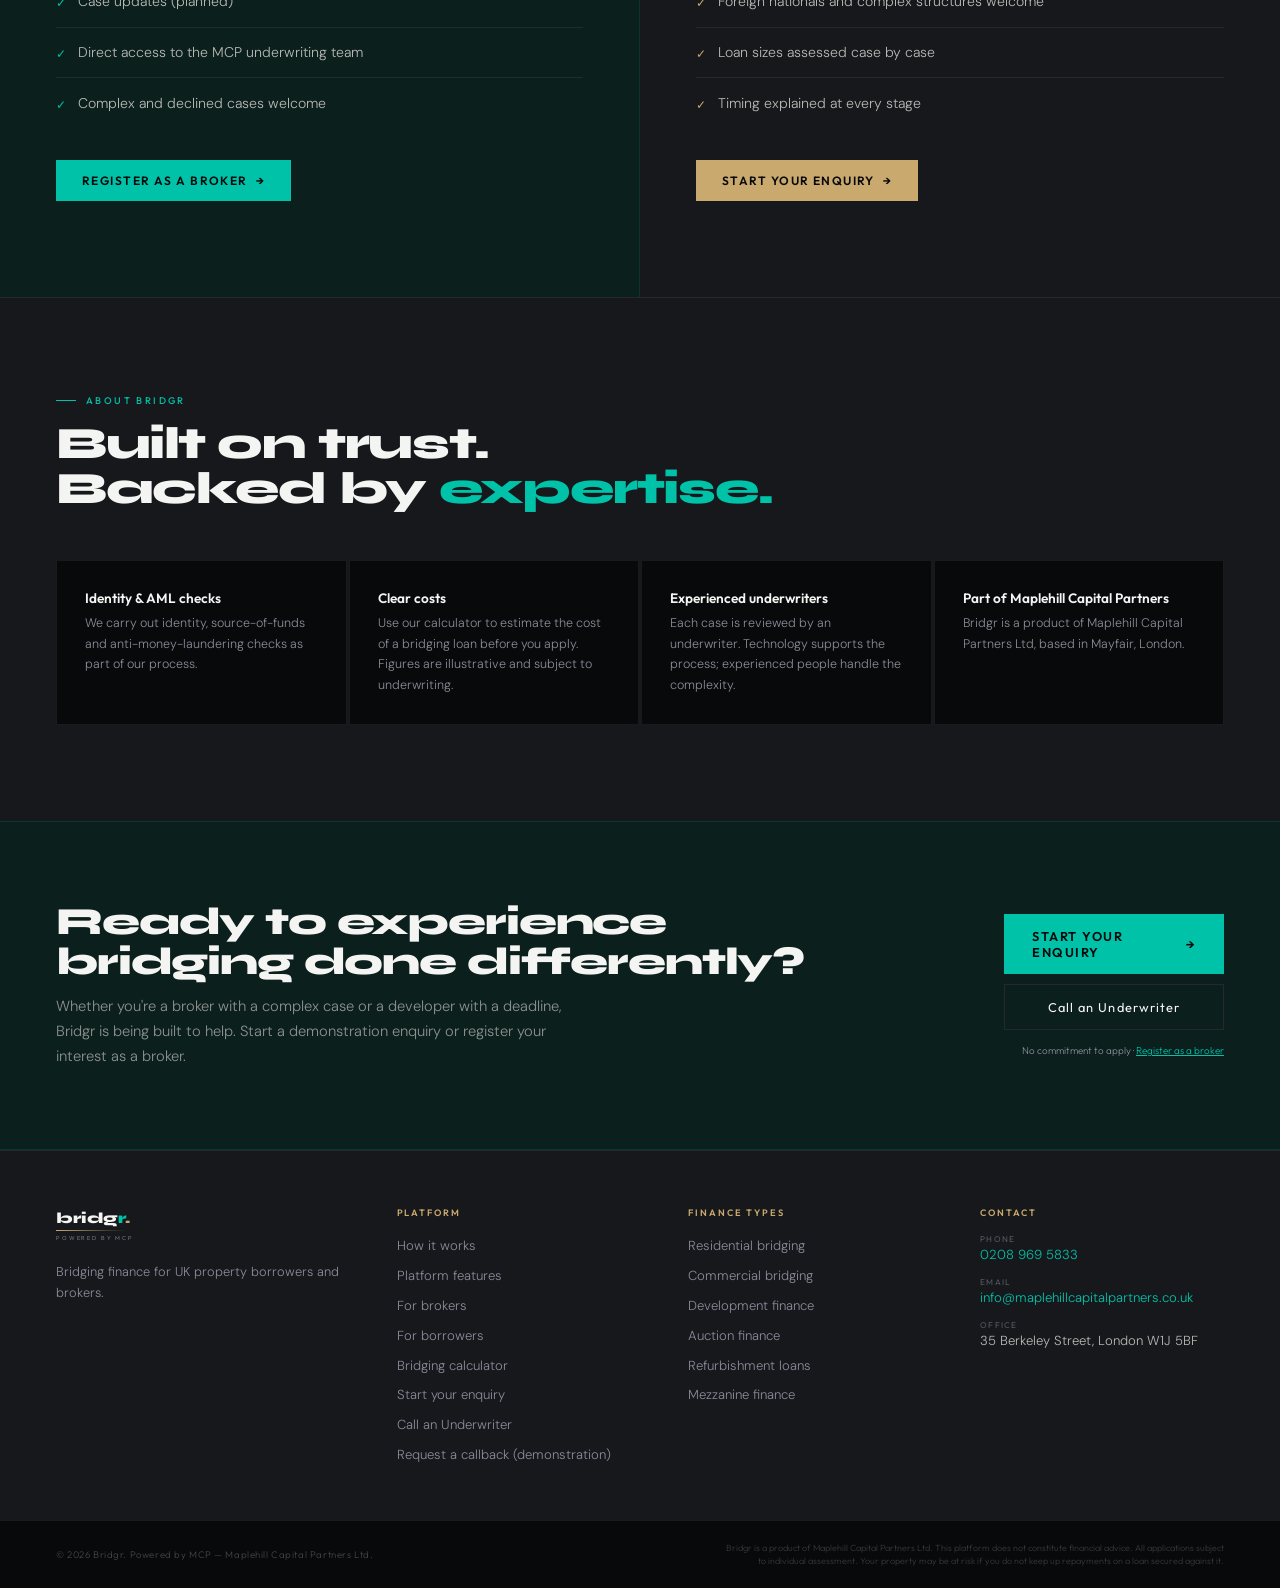
==== commit 4c99482c: "BR-008: mobile navigation and shared calculator experience - Hamburger menu (mobile-nav.js) on all n" ====
--- a/index.html
+++ b/index.html
@@ -201,7 +201,7 @@
 
 @media(max-width:768px){
   nav{padding:0 1.5rem}.nav-links{display:none}
-  .hero{grid-template-columns:1fr;padding:68px 1.5rem 3rem}.hero-right{display:none}
+  .hero{grid-template-columns:1fr;padding:68px 1.5rem 3rem}.hero-right{display:block;padding:0 0 1rem}
   .how{padding:4rem 1.5rem}.how-header{grid-template-columns:1fr}
   .how-track.active{grid-template-columns:1fr 1fr}
   .stats{grid-template-columns:1fr 1fr;padding:3rem 1.5rem;gap:2rem}.stat-block{border-right:none;padding:0}
@@ -218,6 +218,8 @@
 @media (prefers-reduced-motion:reduce){*,*::before,*::after{animation-duration:0.01ms!important;animation-iteration-count:1!important;transition-duration:0.01ms!important;scroll-behavior:auto!important}}
 </style>
 <link rel="stylesheet" href="concierge.css">
+<link rel="stylesheet" href="calc.css">
+<link rel="icon" type="image/svg+xml" href="favicon.svg">
 </head>
 <body>
 
@@ -255,29 +257,7 @@
     <p class="bx-sub" style="margin-top:-1.5rem;margin-bottom:1.5rem">Speak directly to a bridging finance specialist: <a href="tel:+442089695833" data-phone-link style="color:var(--teal)">0208 969 5833</a></p>
   </div>
   <div class="hero-right">
-    <div class="app-preview">
-      <div class="app-bar">
-        <div class="app-dots"><span></span><span></span><span></span></div>
-        <div class="app-url">bridgr.uk/apply.html</div>
-      </div>
-      <div class="app-body">
-        <div class="app-ey">Illustrative example — sample figures only</div>
-        <div class="app-step"><div class="app-dot" style="background:var(--teal)"></div><div class="app-slabel active">Finance requirements</div><div class="app-check">✓</div></div>
-        <div class="app-step"><div class="app-dot" style="background:var(--teal)"></div><div class="app-slabel active">About you</div><div class="app-check">✓</div></div>
-        <div class="app-step"><div class="app-dot" style="background:var(--teal);opacity:0.4"></div><div class="app-slabel active">Security properties</div><div class="app-check" style="color:var(--steel)">→</div></div>
-        <div class="app-step"><div class="app-dot" style="background:var(--graphite)"></div><div class="app-slabel">Occupancy</div></div>
-        <div class="app-step"><div class="app-dot" style="background:var(--graphite)"></div><div class="app-slabel">Review</div></div>
-        <div class="app-div"></div>
-        <div class="app-cards">
-          <div class="app-card"><div class="app-cl">Sample loan amount</div><div class="app-cv">£2.4m</div><div class="app-cs">Residential bridging</div></div>
-          <div class="app-card"><div class="app-cl">Term</div><div class="app-cv">12mo</div><div class="app-cs">Exit: refinance</div></div>
-        </div>
-        <div class="app-prog">
-          <div class="app-pr"><span class="app-pl">Sample progress</span><span class="app-pp">57%</span></div>
-          <div class="app-pt"><div class="app-pf"></div></div>
-        </div>
-      </div>
-    </div>
+    <div data-bridgr-calc="compact"></div>
   </div>
 </section>
 
@@ -431,6 +411,8 @@
 const obs=new IntersectionObserver(entries=>{entries.forEach(e=>{if(e.isIntersecting){e.target.classList.add('visible');obs.unobserve(e.target)}})},{threshold:0.12});
 document.querySelectorAll('.reveal').forEach(el=>obs.observe(el));
 </script>
+<script src="calc-core.js" defer></script>
 <script src="concierge.js" defer></script>
+<script src="mobile-nav.js" defer></script>
 </body>
 </html>
--- a/concierge.css
+++ b/concierge.css
@@ -59,3 +59,9 @@
 /* footer link rows (brokers, contact) wrap rather than overflow on narrow screens */
 .footer-links-row{flex-wrap:wrap;row-gap:0.5rem}
 @media (max-width:480px){.footer-links-row{gap:0.5rem 1.25rem}}
+
+/* BR-008: compact circular launcher on mobile; hidden while the homepage calculator is on screen */
+@media (max-width:768px){
+  .bx-launch{width:44px;height:44px;min-height:44px;padding:0;justify-content:center;font-size:0;gap:0;right:12px;bottom:12px;background:var(--carbon,#111216) url("data:image/svg+xml,%3Csvg xmlns='http://www.w3.org/2000/svg' width='22' height='22' viewBox='0 0 24 24' fill='none' stroke='%2300C2A8' stroke-width='2' stroke-linecap='round' stroke-linejoin='round'%3E%3Cpath d='M21 12a8 8 0 0 1-11.6 7.1L3 20l1-4.8A8 8 0 1 1 21 12z'/%3E%3C/svg%3E") center/22px 22px no-repeat}
+}
+html.bx-calc-visible .bx-launch{display:none}
--- a/calc.css
+++ b/calc.css
@@ -0,0 +1,96 @@
+/* Bridgr calculator component (BR-008). Shared by calculator.html and the homepage hero. */
+.cx{--cx-void:var(--void,#08090A);--cx-card:var(--carbon,#16181C);--cx-line:var(--border-md,rgba(255,255,255,.12));font-family:'Outfit',sans-serif;color:var(--chalk,#F4F4F2)}
+.cx *,.cx *::before,.cx *::after{box-sizing:border-box}
+.cx-full{display:grid;grid-template-columns:minmax(0,1.15fr) minmax(0,1fr);gap:1.5rem;align-items:start}
+.cx-col{display:flex;flex-direction:column;gap:1.25rem;min-width:0}
+.cx-card{background:var(--cx-card);border:1px solid var(--cx-line);border-radius:12px;padding:1.5rem}
+.cx-h{display:flex;align-items:center;gap:10px;font-family:'Syne',sans-serif;font-weight:700;font-size:1rem;letter-spacing:-0.01em;margin:0 0 1.1rem}
+.cx-n{display:inline-flex;align-items:center;justify-content:center;width:24px;height:24px;border-radius:50%;border:1px solid var(--teal,#00C2A8);color:var(--teal,#00C2A8);font-family:'Outfit',sans-serif;font-size:0.72rem;font-weight:600}
+.cx-sub{font-size:0.8rem;font-weight:300;color:var(--steel,#888C99);line-height:1.6;margin:-0.4rem 0 1.1rem}
+.cx-field{margin:0 0 1.1rem;padding:0;border:0;min-width:0}
+.cx-label{display:flex;justify-content:space-between;align-items:baseline;gap:8px;font-size:0.68rem;font-weight:500;letter-spacing:0.12em;text-transform:uppercase;color:var(--steel,#888C99);margin-bottom:6px;padding:0}
+.cx-label output{color:var(--chalk,#F4F4F2);letter-spacing:0;text-transform:none;font-size:0.85rem;font-weight:600}
+.cx-money{display:flex;align-items:center;background:var(--cx-void);border:1px solid var(--cx-line);border-radius:8px;padding:0 14px;min-height:52px}
+.cx-money:focus-within,.cx-num:focus,.cx-seg input:focus-visible+span{outline:2px solid var(--teal,#00C2A8);outline-offset:1px}
+.cx-pound{font-family:'Syne',sans-serif;font-weight:700;color:var(--teal,#00C2A8);font-size:1.1rem;margin-right:6px}
+.cx-money input{flex:1;min-width:0;background:none;border:0;outline:0;color:var(--chalk,#F4F4F2);font-family:'Syne',sans-serif;font-weight:700;font-size:1.15rem;letter-spacing:-0.01em;padding:12px 0}
+.cx-big .cx-money{min-height:64px;border-color:rgba(0,194,168,.45)}
+.cx-big .cx-money input{font-size:1.7rem}
+.cx-field.invalid .cx-money{border-color:#E05252}
+.cx-msg{font-size:0.72rem;font-weight:300;color:var(--steel,#888C99);margin-top:6px;line-height:1.5;min-height:1em}
+.cx-msg.bad{color:#ff8a80}
+.cx-seg{display:grid;grid-template-columns:repeat(3,1fr);gap:2px;background:var(--graphite,#252830);padding:3px;border-radius:8px}
+.cx-seg label{display:block;position:relative}
+.cx-seg input{position:absolute;opacity:0;inset:0;width:100%;height:100%;margin:0;cursor:pointer}
+.cx-seg span{display:flex;align-items:center;justify-content:center;min-height:44px;border-radius:6px;font-size:0.8rem;font-weight:500;color:var(--steel,#888C99);text-align:center;padding:0 6px}
+.cx-seg input:checked+span{background:var(--teal,#00C2A8);color:var(--cx-void)}
+.cx-custom{margin-top:0.8rem}
+.cx-custom[hidden]{display:none}
+.cx-num{width:120px;min-height:48px;background:var(--cx-void);border:1px solid var(--cx-line);border-radius:8px;color:var(--chalk,#F4F4F2);font-family:'Syne',sans-serif;font-weight:700;font-size:1.1rem;padding:0 14px}
+.cx-num[aria-invalid="true"]{border-color:#E05252}
+.cx-pair{display:grid;grid-template-columns:1fr 1fr;gap:1rem}
+.cx-slide input[type=range]{width:100%}
+.cx-scale{display:flex;justify-content:space-between;font-size:0.6rem;color:var(--steel,#888C99);margin-top:4px}
+.cx-badge{display:inline-block;font-size:0.6rem;font-weight:600;letter-spacing:0.12em;text-transform:uppercase;color:var(--gold,#C9A96E);border:1px solid var(--gold,#C9A96E);border-radius:4px;padding:3px 8px;margin-bottom:1rem}
+.cx-total-l{font-size:0.68rem;letter-spacing:0.14em;text-transform:uppercase;color:var(--steel,#888C99)}
+.cx-total{font-family:'Syne',sans-serif;font-weight:800;font-size:clamp(2rem,6vw,2.8rem);letter-spacing:-0.03em;line-height:1.1;margin:4px 0}
+.cx-total-s{font-size:0.72rem;color:var(--steel,#888C99);margin-bottom:1.2rem}
+.cx-row{display:flex;justify-content:space-between;gap:10px;font-size:0.8rem;color:var(--steel,#888C99);margin-bottom:5px}
+.cx-row b{color:var(--chalk,#F4F4F2);font-weight:600}
+.cx-track{height:5px;background:var(--graphite,#252830);border-radius:3px;overflow:hidden}
+.cx-fill{height:100%;width:0;background:var(--teal,#00C2A8);border-radius:3px}
+.cx-fill.gold{background:var(--gold,#C9A96E)}.cx-fill.dim{background:var(--steel,#888C99)}
+.cx-ltv{background:var(--cx-void);border:1px solid var(--cx-line);border-radius:8px;padding:0.9rem 1rem;margin-bottom:1rem}
+.cx-note{font-size:0.7rem;font-weight:300;color:var(--steel,#888C99);margin-top:8px;line-height:1.5}
+.cx-bars{display:flex;flex-direction:column;gap:0.8rem;margin-bottom:1rem}
+.cx-cards{display:grid;grid-template-columns:1fr 1fr;gap:8px;margin-bottom:1rem}
+.cx-cards div{background:var(--cx-void);border:1px solid var(--cx-line);border-radius:8px;padding:0.8rem 0.9rem;min-width:0}
+.cx-cards span{display:block;font-size:0.58rem;letter-spacing:0.13em;text-transform:uppercase;color:var(--steel,#888C99);margin-bottom:4px}
+.cx-cards b{font-family:'Syne',sans-serif;font-weight:700;font-size:1.05rem;overflow-wrap:anywhere}
+.cx-cards .teal{color:var(--teal,#00C2A8)}.cx-cards .gold{color:var(--gold,#C9A96E)}
+.cx-assume{font-size:0.72rem;font-weight:300;color:var(--steel,#888C99);line-height:1.6;margin:0 0 1rem}
+.cx-assume a{color:var(--teal,#00C2A8)}
+.cx-cta{display:flex;align-items:center;justify-content:center;min-height:48px;background:var(--teal,#00C2A8);color:var(--cx-void);font-weight:600;font-size:0.8rem;letter-spacing:0.12em;text-transform:uppercase;text-decoration:none;border-radius:4px;padding:0 20px}
+.cx-cta:hover{background:#00D4B8}
+.cx-cta:focus-visible,.cx-assume a:focus-visible{outline:2px solid var(--chalk,#F4F4F2);outline-offset:2px}
+.cx-fine{font-size:0.66rem;font-weight:300;color:var(--steel,#888C99);line-height:1.6;margin:0.9rem 0 0}
+.cx-invalid .cx-total,.cx-invalid .cx-cards b{color:var(--steel,#888C99)}
+/* compact (homepage hero) */
+.cx-compact{display:block;background:var(--cx-card);border:1px solid var(--cx-line);border-radius:12px;box-shadow:0 40px 80px rgba(0,0,0,.5);overflow:hidden}
+.cx-compact .cx-col{gap:0}
+.cx-compact .cx-card{border:0;border-radius:0;padding:1.25rem 1.4rem}
+.cx-compact .cx-est{border-top:1px solid var(--cx-line);background:rgba(0,194,168,.04)}
+.cx-compact .cx-big .cx-money{min-height:56px}.cx-compact .cx-big .cx-money input{font-size:1.45rem}
+.cx-compact .cx-total{font-size:2rem}
+.cx-compact .cx-field{margin-bottom:0.9rem}
+.cx-bar-title{display:flex;align-items:center;justify-content:space-between;padding:0.8rem 1.4rem;background:var(--cx-void);border-bottom:1px solid var(--cx-line);font-size:0.62rem;letter-spacing:0.16em;text-transform:uppercase;color:var(--teal,#00C2A8)}
+@media (max-width:900px){.cx-full{grid-template-columns:1fr}}
+@media (max-width:520px){.cx-pair{grid-template-columns:1fr}.cx-card{padding:1.15rem}.cx-cards b{font-size:0.95rem}.cx-compact .cx-card{padding:1.1rem}}
+@media (prefers-reduced-motion:no-preference){.cx-fill{transition:width .25s ease}}
+
+/* BR-008 mobile navigation */
+.bmn-btn{display:none;width:44px;height:44px;border:1px solid rgba(255,255,255,.18);border-radius:8px;background:transparent;cursor:pointer;flex-direction:column;justify-content:center;align-items:center;gap:5px;margin-left:auto;padding:0}
+.bmn-btn span{display:block;width:20px;height:2px;background:#f2f2ee;transition:transform .2s,opacity .2s}
+.bmn-btn[aria-expanded="true"] span:nth-child(1){transform:translateY(7px) rotate(45deg)}
+.bmn-btn[aria-expanded="true"] span:nth-child(2){opacity:0}
+.bmn-btn[aria-expanded="true"] span:nth-child(3){transform:translateY(-7px) rotate(-45deg)}
+.bmn-btn:focus-visible,.bmn-menu a:focus-visible{outline:2px solid #2dd4bf;outline-offset:2px}
+.bmn-menu{display:none}
+@media (max-width:900px){
+  .bmn-btn{display:flex}
+  nav .nav-actions{display:none!important}
+  nav .nav-links{display:none!important}
+  .bmn-menu:not([hidden]){display:block;position:fixed;top:68px;left:0;right:0;bottom:0;overflow-y:auto;background:#0b0f14;z-index:999;padding:1rem 1.5rem 2rem;border-top:1px solid rgba(255,255,255,.1)}
+  .bmn-menu ul{list-style:none;margin:0 0 1.25rem;padding:0}
+  .bmn-menu li a{display:block;padding:.95rem 0;color:#f2f2ee;text-decoration:none;border-bottom:1px solid rgba(255,255,255,.08);font-size:1rem;min-height:44px;box-sizing:border-box}
+  .bmn-menu a[aria-current="page"]{color:#2dd4bf}
+  .bmn-primary,.bmn-call{display:block;text-align:center;padding:.9rem;border-radius:8px;text-decoration:none;font-weight:600;margin-top:.75rem}
+  .bmn-primary{background:#2dd4bf;color:#0b0f14}
+  .bmn-call{border:1px solid rgba(255,255,255,.3);color:#f2f2ee}
+}
+
+/* BR-008 QA fixes */
+.hero-right{min-width:0}
+.cx-compact,.cx-full{max-width:100%;box-sizing:border-box}
+@media (max-width:900px){nav .nav-cta{display:none!important}}
+@media (max-width:768px){.hero{grid-template-columns:minmax(0,1fr)!important}.hero-left,.hero-right{min-width:0}}
